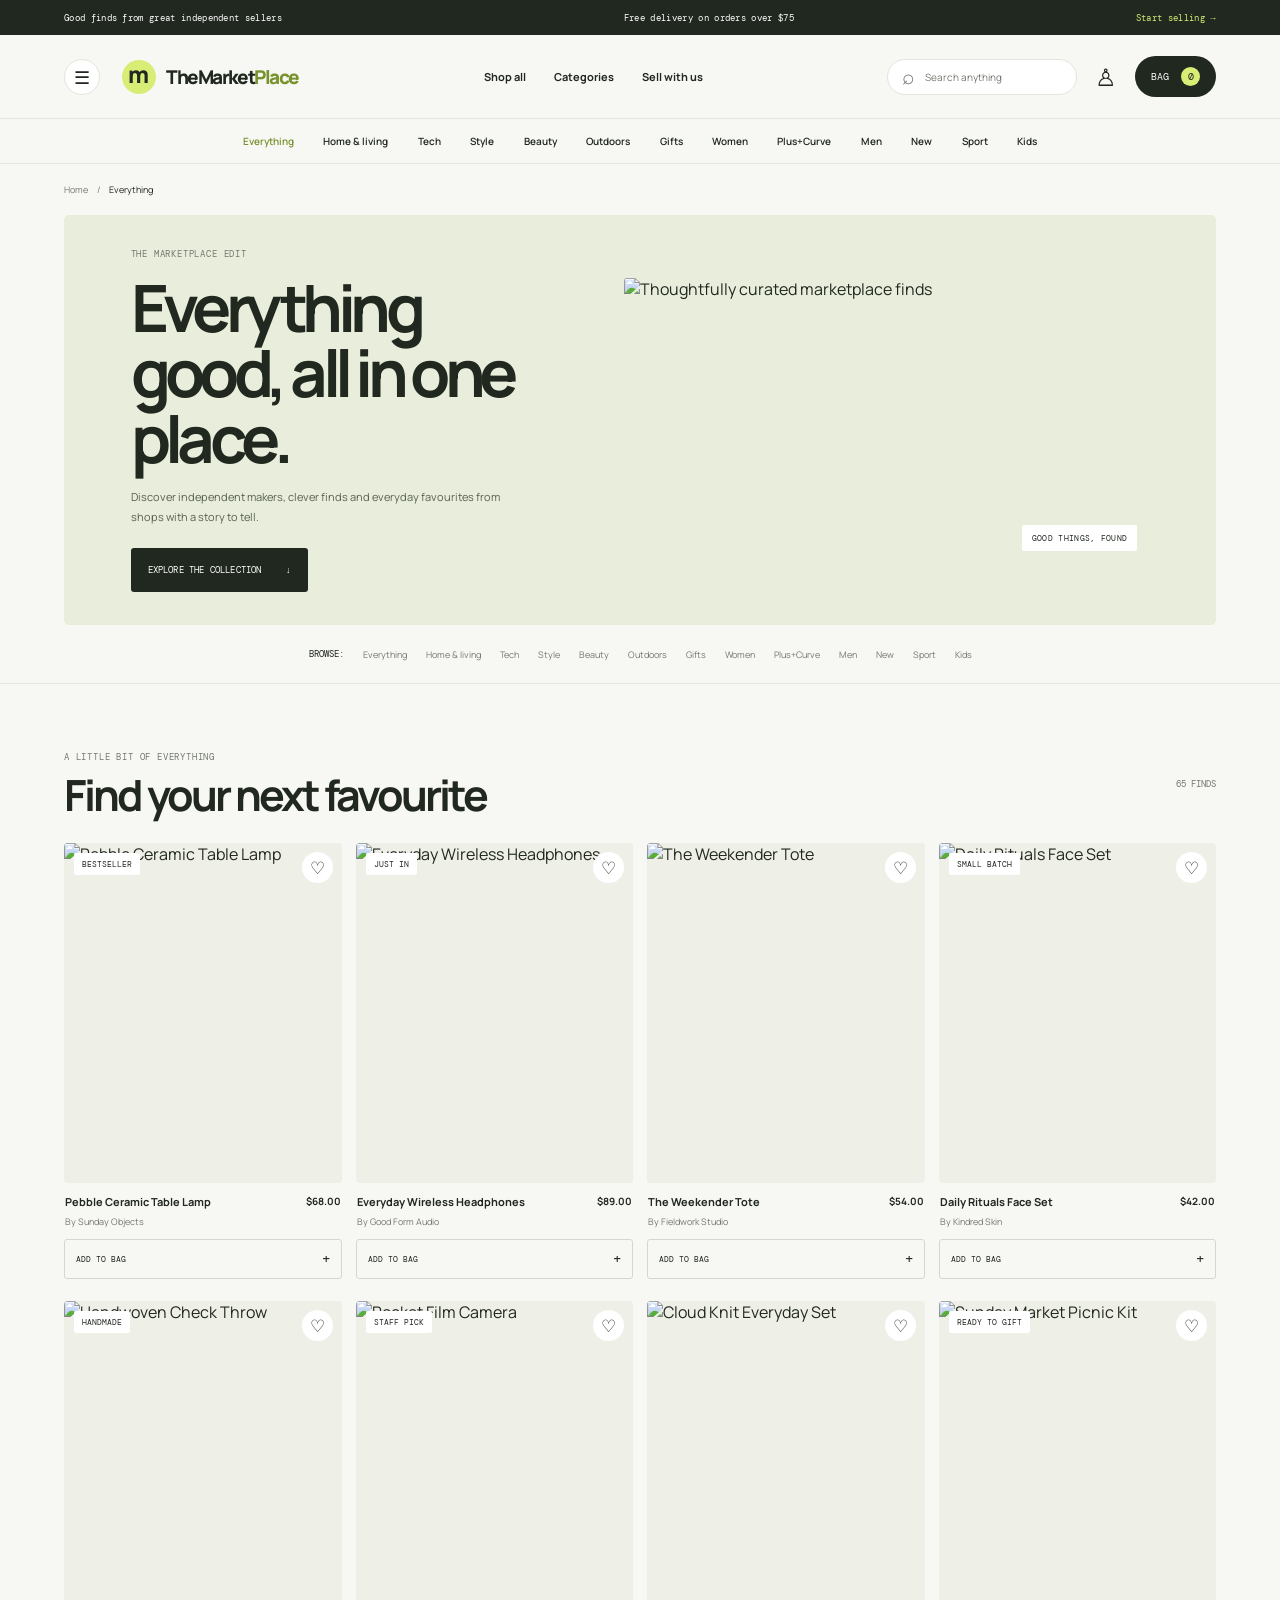
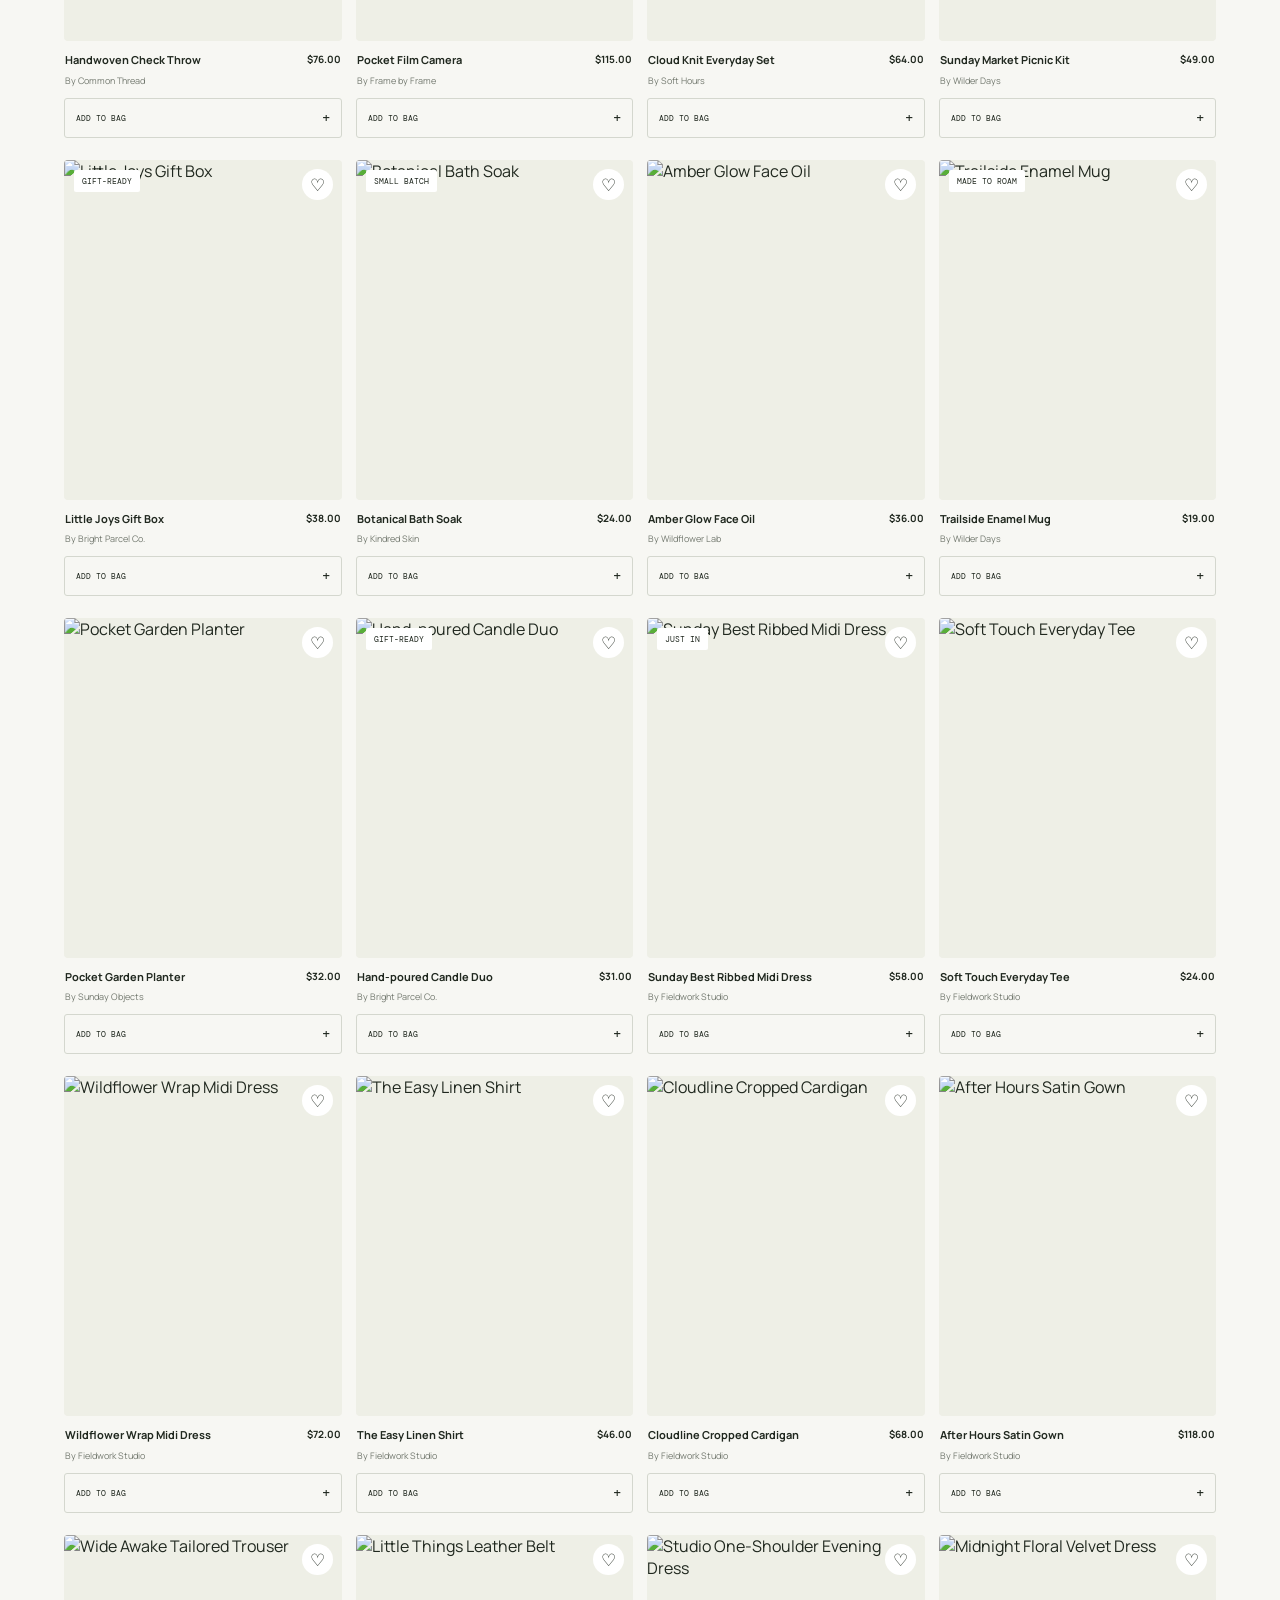
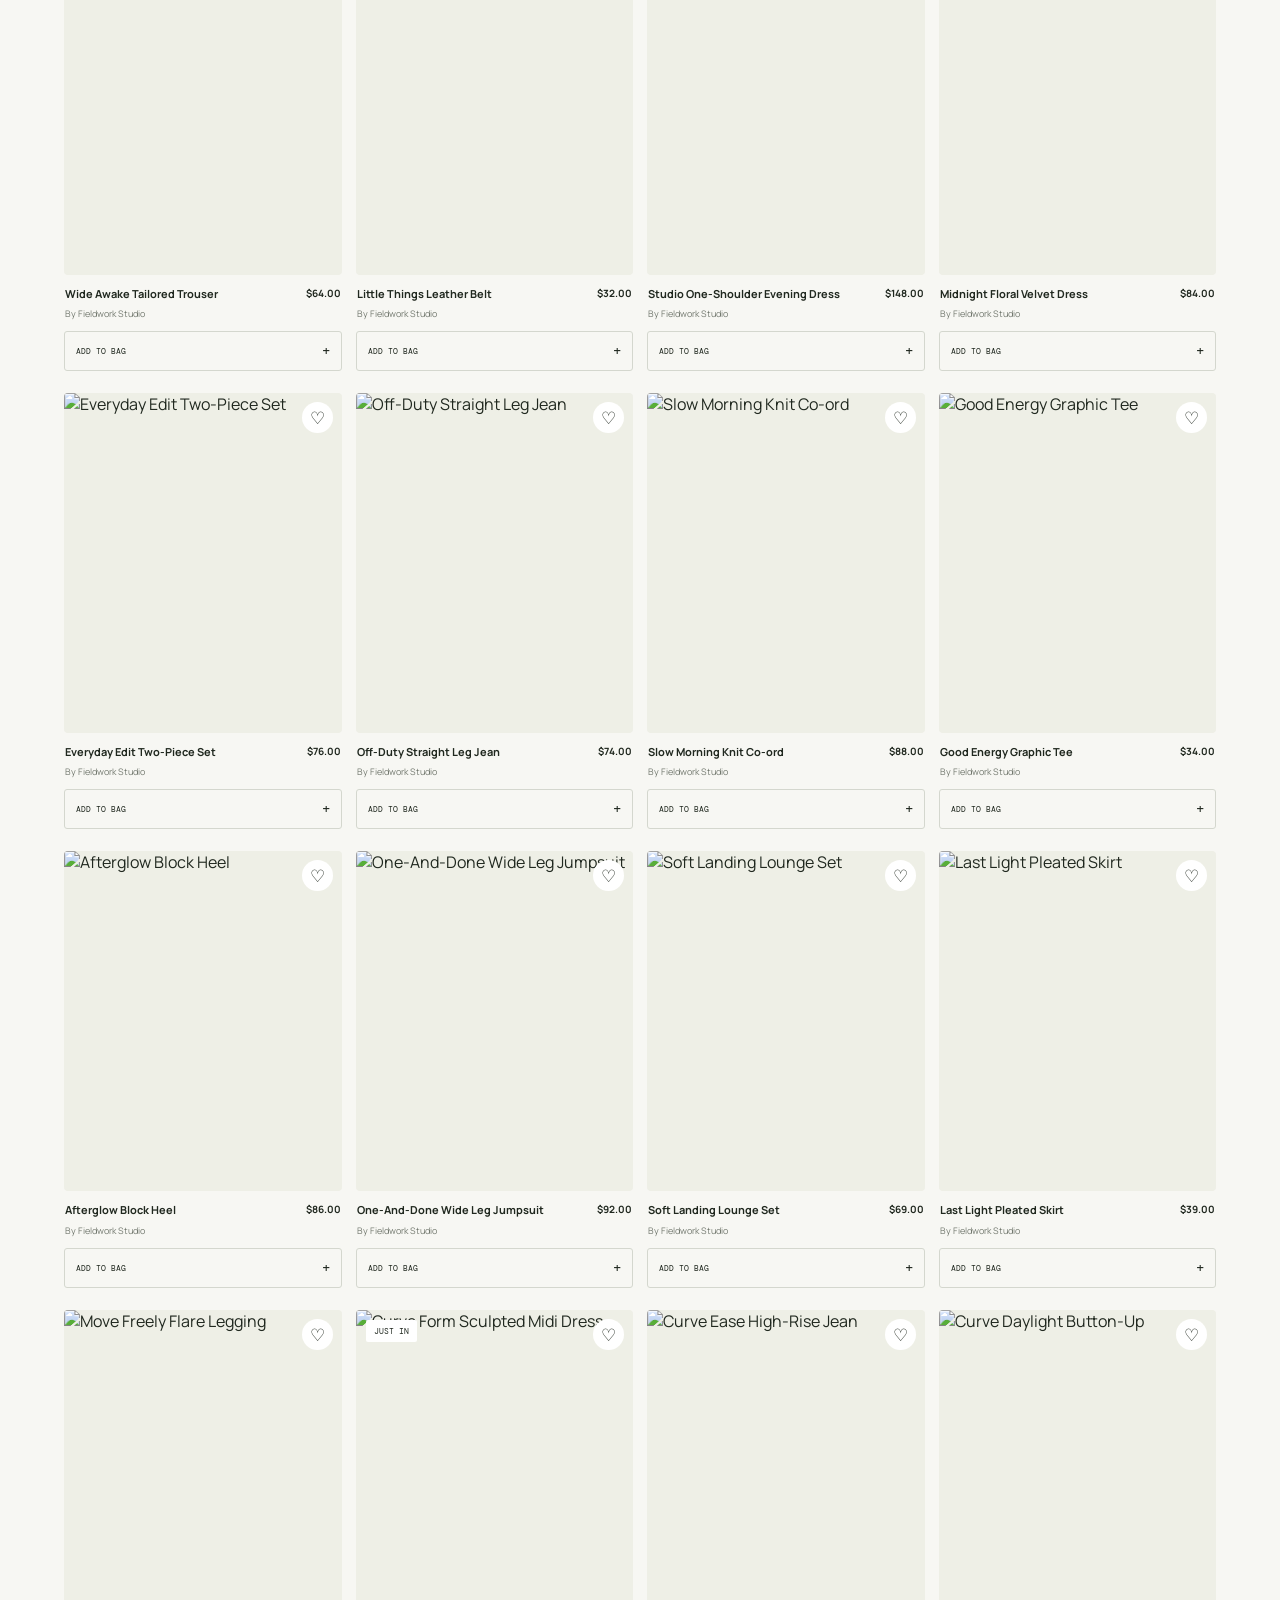
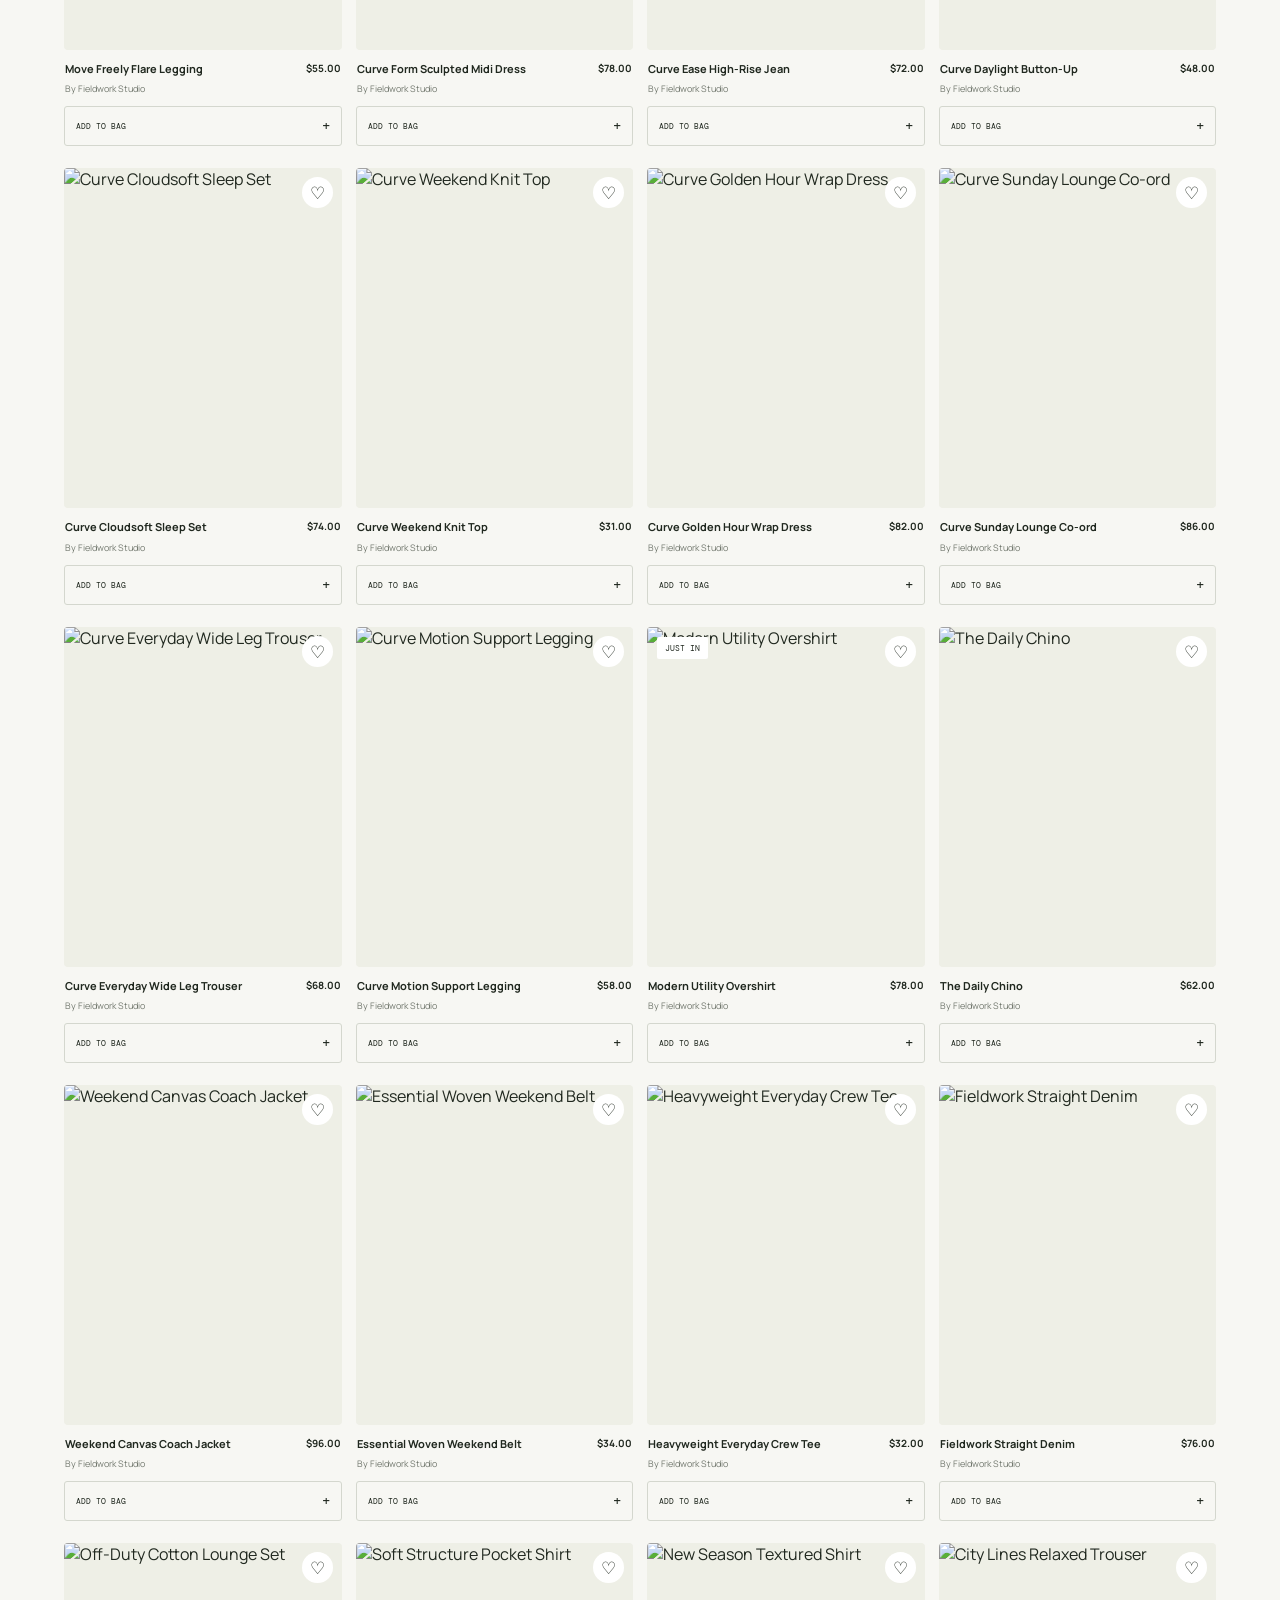
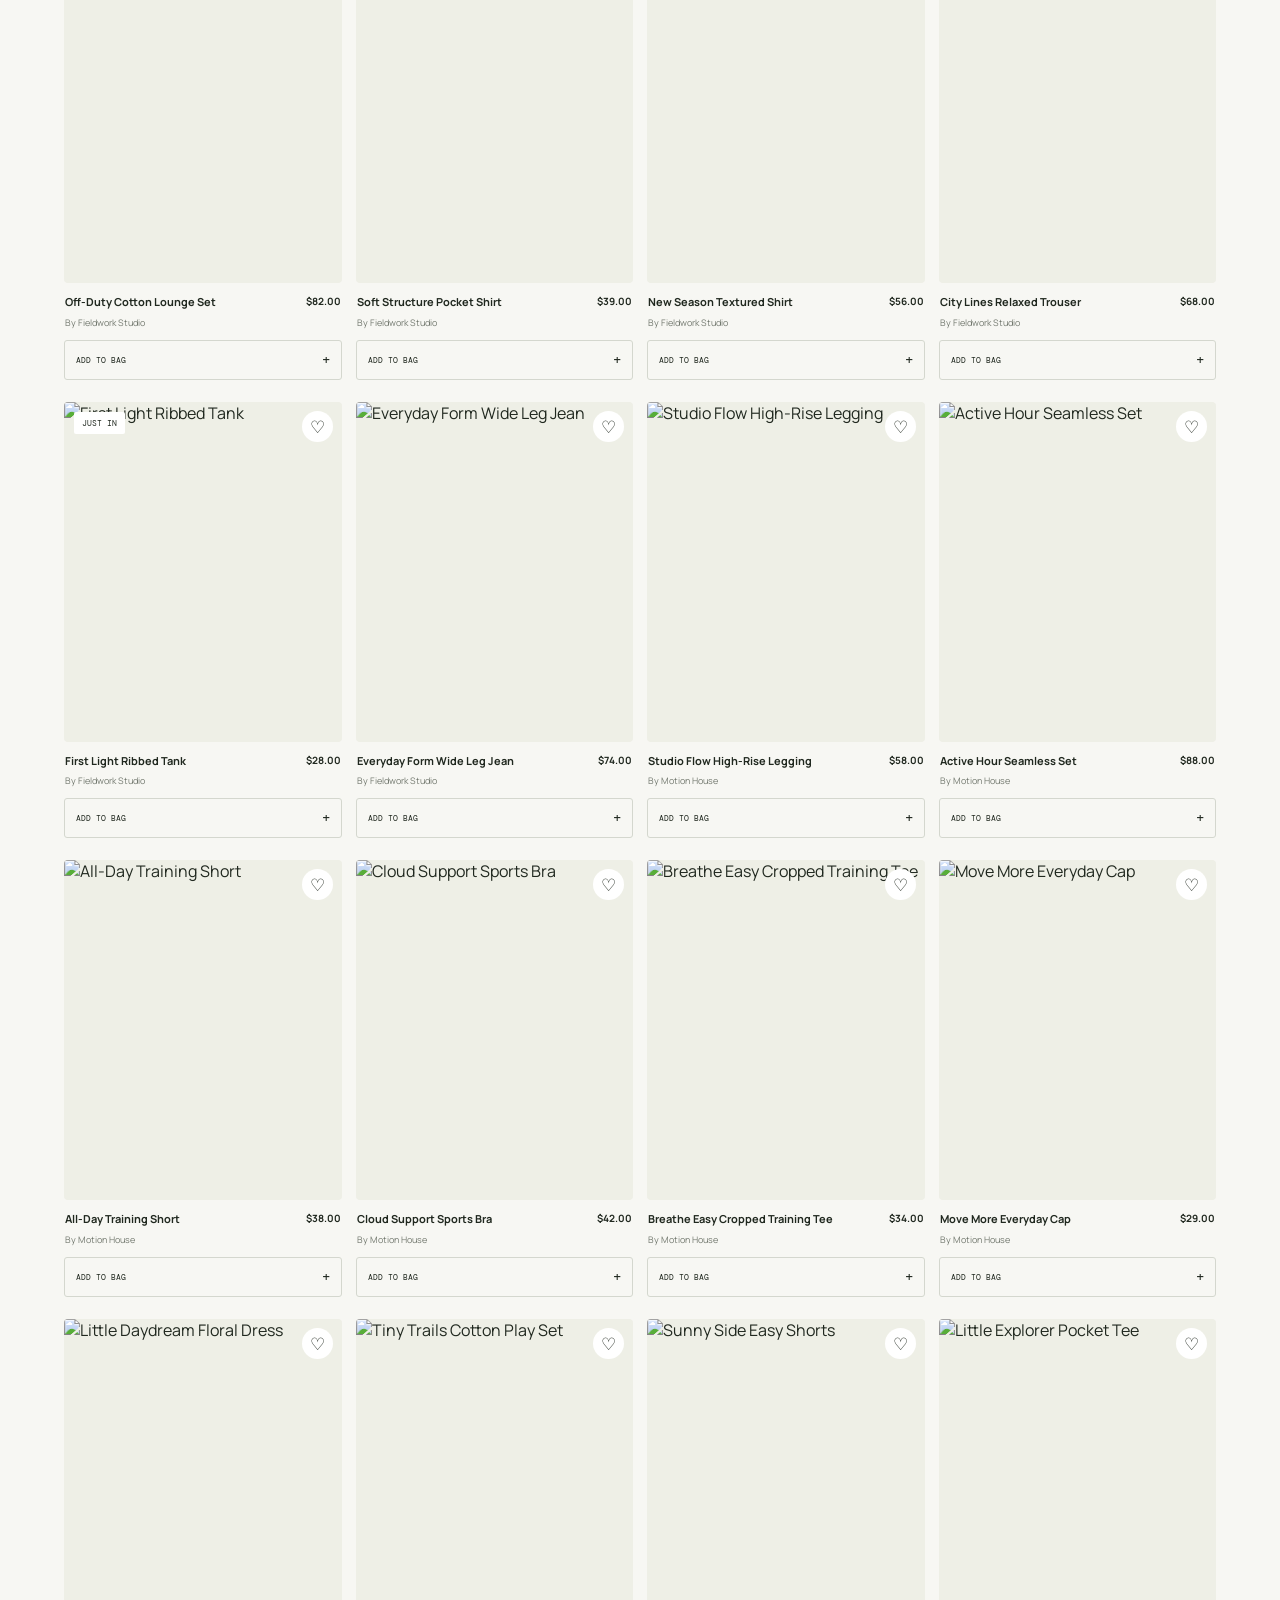
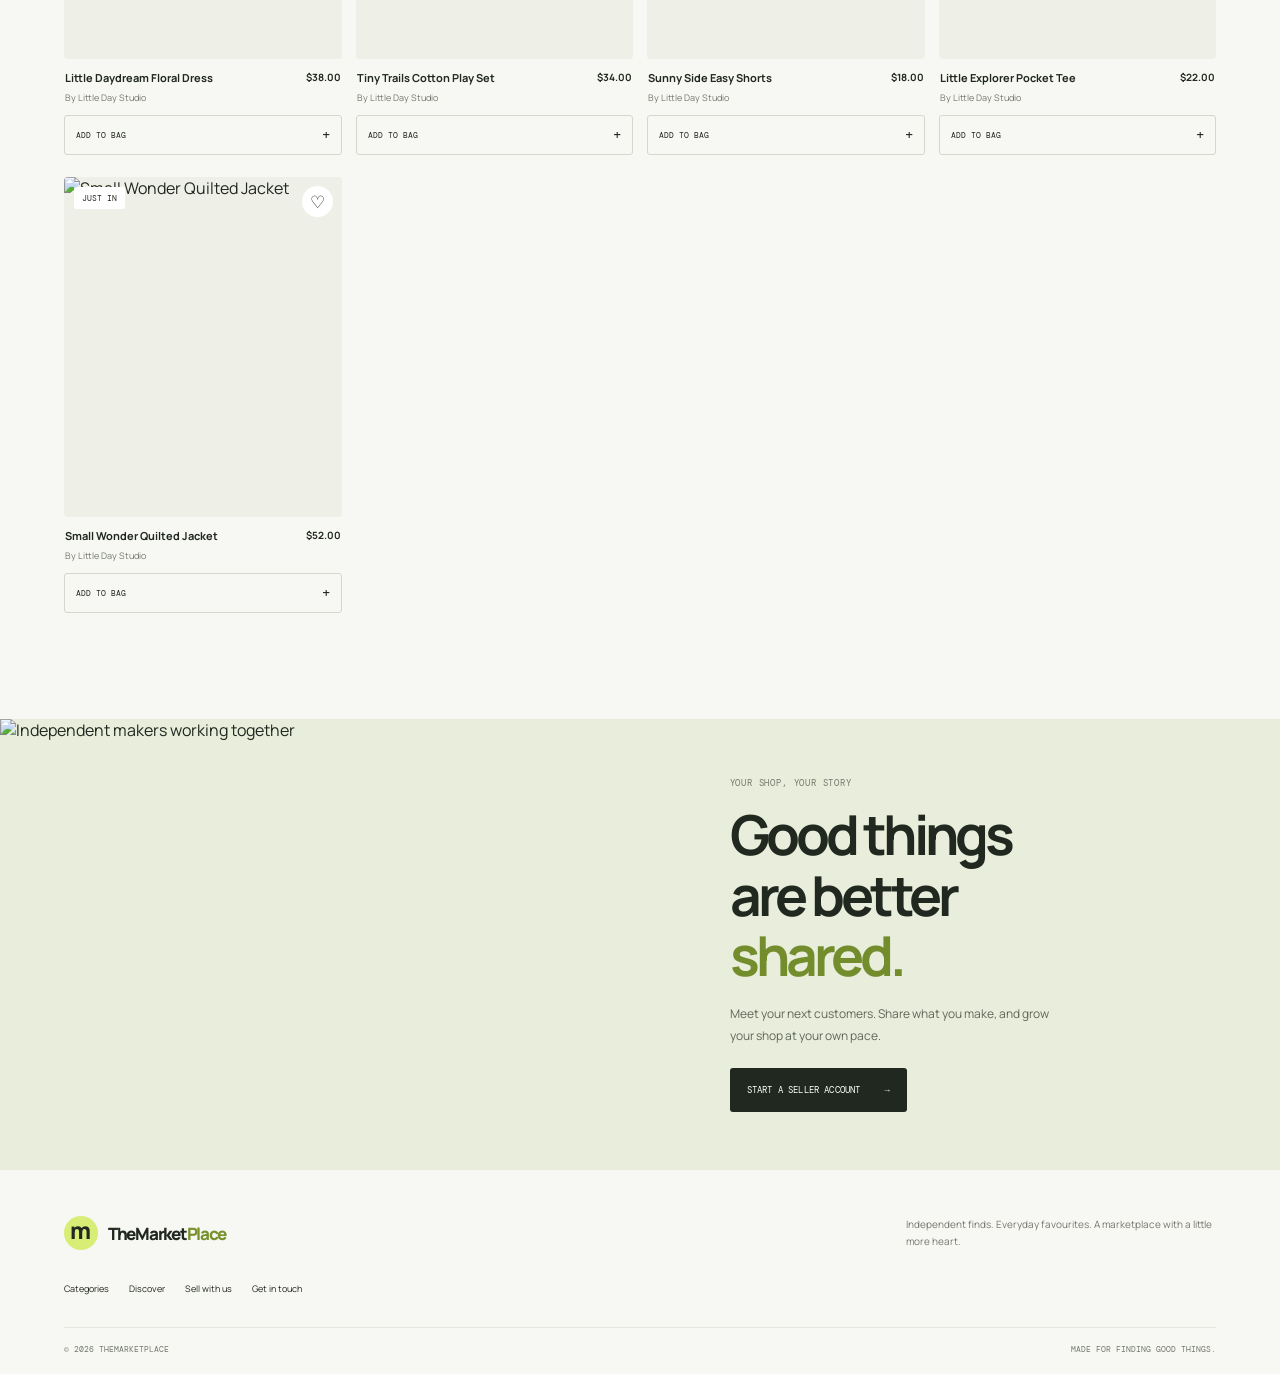
==== shop.html @ 420854cb "done" ====
<!doctype html>
<html lang="en">
  <head>
    <meta charset="UTF-8" />
    <meta name="viewport" content="width=device-width, initial-scale=1.0" />
    <meta name="theme-color" content="#f7f7f3" />
    <meta name="description" content="Browse independent shops and thoughtful finds at TheMarketPlace." />
    <title>Shop — TheMarketPlace</title>
    <link rel="preconnect" href="https://fonts.googleapis.com" />
    <link rel="preconnect" href="https://fonts.gstatic.com" crossorigin />
    <link href="https://fonts.googleapis.com/css2?family=DM+Mono:wght@400;500&family=Manrope:wght@400;500;600;700;800&display=swap" rel="stylesheet" />
    <link rel="stylesheet" href="styles.css?v=supabase-accounts-1" />
    <script src="catalog.js?v=nova-catalog-3" defer></script>
    <script src="sidebar.js?v=sidebar-editorial-2" defer></script>
    <script src="shop-page.js?v=nova-catalog-3" defer></script>
    <script type="module" src="account.js?v=supabase-accounts-1"></script>
  </head>
  <body>
    <div class="utility">
      <span>Good finds from great independent sellers</span>
      <span>Free delivery on orders over $75</span>
      <a href="index.html#sell" data-account-open="seller" data-account-mode="signup">Start selling <span aria-hidden="true">→</span></a>
    </div>

    <header class="header">
      <button class="icon-button mobile-menu" id="menu-button" type="button" aria-label="Open navigation" aria-expanded="false" aria-controls="site-sidebar">☰</button>
      <a class="logo" href="index.html" aria-label="TheMarketPlace home"><span class="logo-mark">m</span><span>TheMarket<span class="logo-accent">Place</span></span></a>
      <nav class="main-nav" id="main-nav" aria-label="Main navigation">
        <a href="shop.html">Shop all</a>
        <a href="index.html#categories">Categories</a>
        <a href="index.html#sell">Sell with us</a>
      </nav>
      <div class="header-actions">
        <button class="search-button" id="search-button" type="button"><span aria-hidden="true">⌕</span><span>Search anything</span></button>
        <button class="icon-button account-button" id="account-button" type="button" aria-label="Your account">♙</button>
        <button class="bag-button" id="bag-button" type="button" aria-label="Shopping bag, 0 items">Bag <span id="bag-count">0</span></button>
      </div>
    </header>

    <nav class="category-nav" aria-label="Shop by category">
      <a href="shop.html" data-category-link="all">Everything</a>
      <a href="shop.html?category=home" data-category-link="home">Home & living</a>
      <a href="shop.html?category=tech" data-category-link="tech">Tech</a>
      <a href="shop.html?category=style" data-category-link="style">Style</a>
      <a href="shop.html?category=beauty" data-category-link="beauty">Beauty</a>
      <a href="shop.html?category=outdoors" data-category-link="outdoors">Outdoors</a>
      <a href="shop.html?category=gifts" data-category-link="gifts">Gifts</a>
      <a href="shop.html?category=women" data-category-link="women">Women</a>
      <a href="shop.html?category=plus-curve" data-category-link="plus-curve">Plus+Curve</a>
      <a href="shop.html?category=men" data-category-link="men">Men</a>
      <a href="shop.html?category=new" data-category-link="new">New</a>
      <a href="shop.html?category=sport" data-category-link="sport">Sport</a>
      <a href="shop.html?category=kids" data-category-link="kids">Kids</a>
    </nav>

    <main>
      <div class="browse-breadcrumb"><a href="index.html">Home</a><span aria-hidden="true">/</span><span id="breadcrumb-current">Everything</span></div>
      <section class="browse-hero">
        <div class="browse-copy" data-reveal>
          <p class="eyebrow" id="category-kicker">THE MARKETPLACE EDIT</p>
          <h1 id="category-title">Everything good, all in one place.</h1>
          <p id="category-description">Discover independent makers, clever finds and everyday favourites from shops with a story to tell.</p>
          <a class="button button-dark" href="#category-products">Explore the collection <span aria-hidden="true">↓</span></a>
        </div>
        <div class="browse-image" data-reveal data-reveal-delay="100">
          <img id="category-image" src="https://images.unsplash.com/photo-1600210492486-724fe5c67fb0?auto=format&fit=crop&w=1100&q=85" alt="Thoughtfully curated marketplace finds" />
          <span id="category-image-note">GOOD THINGS, FOUND</span>
        </div>
      </section>

      <nav class="category-shortcuts" aria-label="Browse another category">
        <span>Browse:</span>
        <a href="shop.html">Everything</a>
        <a href="shop.html?category=home">Home & living</a>
        <a href="shop.html?category=tech">Tech</a>
        <a href="shop.html?category=style">Style</a>
        <a href="shop.html?category=beauty">Beauty</a>
        <a href="shop.html?category=outdoors">Outdoors</a>
        <a href="shop.html?category=gifts">Gifts</a>
        <a href="shop.html?category=women">Women</a>
        <a href="shop.html?category=plus-curve">Plus+Curve</a>
        <a href="shop.html?category=men">Men</a>
        <a href="shop.html?category=new">New</a>
        <a href="shop.html?category=sport">Sport</a>
        <a href="shop.html?category=kids">Kids</a>
      </nav>

      <section class="section browse-products" id="category-products">
        <div class="section-heading product-heading">
          <div><p class="eyebrow" id="products-kicker">A LITTLE BIT OF EVERYTHING</p><h2 id="products-title">Find your next favourite</h2></div>
          <p class="product-count" id="product-count" aria-live="polite"></p>
        </div>
        <div class="product-grid" id="product-grid" aria-live="polite"></div>
      </section>

      <section class="seller-banner browse-seller">
        <div class="seller-art" data-reveal><img src="https://images.unsplash.com/photo-1556761175-b413da4baf72?auto=format&fit=crop&w=1000&q=80" alt="Independent makers working together" /></div>
        <div class="seller-copy" data-reveal data-reveal-delay="100"><p class="eyebrow">Your shop, your story</p><h2>Good things<br />are better <em>shared.</em></h2><p>Meet your next customers. Share what you make, and grow your shop at your own pace.</p><a class="button button-dark" href="index.html#sell" data-account-open="seller" data-account-mode="signup">Start a seller account <span aria-hidden="true">→</span></a></div>
      </section>
    </main>

    <footer class="footer">
      <a class="logo footer-logo" href="index.html"><span class="logo-mark">m</span><span>TheMarket<span class="logo-accent">Place</span></span></a>
      <p>Independent finds. Everyday favourites. A marketplace with a little more heart.</p>
      <nav aria-label="Footer navigation"><a href="index.html#categories">Categories</a><a href="shop.html">Discover</a><a href="index.html#sell">Sell with us</a><a href="index.html#newsletter">Get in touch</a></nav>
      <div class="footer-bottom"><span>© 2026 TheMarketPlace</span><span>Made for finding good things.</span></div>
    </footer>

    <aside class="site-sidebar" id="site-sidebar" role="dialog" aria-modal="true" aria-labelledby="sidebar-title" aria-hidden="true" inert>
      <div class="sidebar-top">
        <a class="logo" href="index.html" aria-label="TheMarketPlace home"><span class="logo-mark">m</span><span>TheMarket<span class="logo-accent">Place</span></span></a>
        <button class="icon-button" id="close-sidebar" type="button" aria-label="Close navigation">×</button>
      </div>
      <div class="sidebar-scroll">
        <div class="sidebar-category-layout">
          <div class="sidebar-primary">
            <p class="eyebrow sidebar-kicker" id="sidebar-title">EXPLORE THE MARKETPLACE</p>
            <nav class="sidebar-categories" aria-label="Shop categories"></nav>
          </div>
          <section class="sidebar-submenu" id="sidebar-submenu" aria-label="Category subcategories" aria-live="polite"></section>
        </div>
      </div>
      <div class="sidebar-bottom"><span>Independent finds. Everyday favourites.</span><span>© 2026 TheMarketPlace</span></div>
    </aside>
    <div class="sidebar-overlay" id="sidebar-overlay" aria-hidden="true"></div>

    <aside class="drawer" id="drawer" aria-label="Shopping bag" aria-hidden="true" inert>
      <div class="drawer-head"><div><p class="eyebrow">Your finds</p><h2>Your bag <span id="drawer-count">(0)</span></h2></div><button class="icon-button" id="close-drawer" type="button" aria-label="Close bag">×</button></div>
      <div id="cart-items" class="cart-items"><p class="empty-state">Your bag is ready for a little something.</p></div>
      <div class="drawer-footer"><div><span>Subtotal</span><strong id="subtotal">$0.00</strong></div><p>Delivery is calculated at checkout.</p><button class="checkout" id="checkout-button" type="button">Continue to checkout <span aria-hidden="true">→</span></button></div>
    </aside>
    <div class="overlay" id="overlay" aria-hidden="true"></div>
    <dialog id="search-dialog" aria-labelledby="search-title">
      <form method="dialog"><div class="search-head"><label id="search-title" for="search-input">What are you looking for?</label><button class="icon-button" type="submit" aria-label="Close search">×</button></div><input id="search-input" autocomplete="off" placeholder="Try “lamp”, “headphones” or “weekend”" /><div id="search-results" class="search-results"></div></form>
    </dialog>
    <dialog class="account-dialog" id="account-dialog" aria-labelledby="account-title">
      <div class="account-dialog-head">
        <div><p class="eyebrow">Welcome to TheMarketPlace</p><h2 id="account-title">Your account</h2></div>
        <button class="icon-button" id="close-account" type="button" aria-label="Close account dialog">×</button>
      </div>
      <div class="account-role-switch" id="account-role-switch" role="group" aria-label="Account type">
        <button type="button" data-account-role="shopper" aria-pressed="true">Shopper</button>
        <button type="button" data-account-role="seller" aria-pressed="false">Seller</button>
      </div>
      <div class="account-mode-switch" id="account-mode-switch" role="tablist" aria-label="Account action">
        <button type="button" role="tab" data-account-mode="signin" aria-selected="true">Sign in</button>
        <button type="button" role="tab" data-account-mode="signup" aria-selected="false">Create account</button>
      </div>
      <form id="account-form" class="account-form">
        <label class="account-field account-signup-only" data-account-role-field="seller" id="account-name-field" hidden><span>Your name</span><input id="account-name" name="name" autocomplete="name" minlength="2" /></label>
        <label class="account-field account-signup-only" data-account-role-field="seller" id="account-shop-field" hidden><span>Shop name</span><input id="account-shop" name="shop" autocomplete="organization" minlength="2" /></label>
        <label class="account-field"><span>Email address</span><input id="account-email" name="email" type="email" autocomplete="email" required /></label>
        <label class="account-field account-signup-only" data-account-role-field="shopper" id="account-phone-field" hidden><span>Phone number</span><input id="account-phone" name="phone" type="tel" autocomplete="tel" inputmode="tel" /></label>
        <label class="account-field account-signup-only" data-account-role-field="shopper" id="account-address-field" hidden><span>Delivery address</span><textarea id="account-address" name="address" autocomplete="street-address" rows="3" minlength="5"></textarea></label>
        <label class="account-field"><span>Password</span><input id="account-password" name="password" type="password" autocomplete="current-password" minlength="8" required /></label>
        <label class="account-field account-signup-only" id="account-confirm-field" hidden><span>Confirm password</span><input id="account-confirm" name="confirm" type="password" autocomplete="new-password" minlength="8" /></label>
        <button class="account-inline-link" id="forgot-password-link" type="button">Forgot password?</button>
        <p class="account-demo-note">Account access and recovery are handled securely by Supabase.</p>
        <p class="account-message" id="account-message" role="status" aria-live="polite"></p>
        <button class="button button-dark account-submit" id="account-submit" type="submit">Sign in <span aria-hidden="true">→</span></button>
      </form>
      <form id="forgot-form" class="account-form account-secondary-form" hidden>
        <p class="account-section-copy">We’ll email you a secure link to reset your password.</p>
        <label class="account-field"><span>Email address</span><input id="forgot-email" name="email" type="email" autocomplete="email" required /></label>
        <p class="account-message" id="forgot-message" role="status" aria-live="polite"></p>
        <button class="button button-dark account-submit" type="submit">Send reset link <span aria-hidden="true">→</span></button>
        <button class="account-inline-link" id="back-to-signin" type="button">Back to sign in</button>
      </form>
      <form id="reset-form" class="account-form account-secondary-form" hidden>
        <p class="account-section-copy">Choose a new password for your account.</p>
        <label class="account-field"><span>New password</span><input id="reset-password" name="password" type="password" autocomplete="new-password" minlength="8" required /></label>
        <label class="account-field"><span>Confirm new password</span><input id="confirm-reset-password" name="confirm" type="password" autocomplete="new-password" minlength="8" required /></label>
        <p class="account-message" id="reset-message" role="status" aria-live="polite"></p>
        <button class="button button-dark account-submit" type="submit">Update password <span aria-hidden="true">→</span></button>
      </form>
      <section class="account-profile" id="account-profile" hidden>
        <div class="account-profile-intro">
          <p class="account-profile-welcome" id="account-profile-welcome"></p>
          <p id="profile-email"></p>
        </div>
        <form id="profile-form" class="account-form account-profile-form">
          <div class="account-image-fields">
            <label class="account-field account-image-field" id="profile-picture-field">
              <span>Profile picture <small>JPG, PNG, WebP or AVIF · up to 5 MB</small></span>
              <img id="profile-avatar" class="account-image-preview account-avatar-preview" alt="Profile picture" hidden />
              <input id="profile-picture" name="profile-picture" type="file" accept="image/jpeg,image/png,image/webp,image/avif" />
            </label>
            <label class="account-field account-image-field" id="store-banner-field" hidden>
              <span>Store banner <small>JPG, PNG, WebP or AVIF · up to 8 MB</small></span>
              <img id="profile-banner" class="account-image-preview account-banner-preview" alt="Store banner" hidden />
              <input id="store-banner" name="store-banner" type="file" accept="image/jpeg,image/png,image/webp,image/avif" />
            </label>
          </div>
          <label class="account-field"><span>Username</span><input id="profile-username" name="username" autocomplete="nickname" minlength="2" required /></label>
          <label class="account-field" id="profile-shop-name-field" hidden><span>Shop name</span><input id="profile-shop-name" name="shop-name" autocomplete="organization" minlength="2" /></label>
          <label class="account-field" id="profile-phone-field"><span>Phone number</span><input id="profile-phone" name="phone" type="tel" autocomplete="tel" inputmode="tel" /></label>
          <label class="account-field" id="profile-address-field"><span>Delivery address</span><textarea id="profile-address" name="address" autocomplete="street-address" rows="3" minlength="5"></textarea></label>
          <label class="account-field"><span>Location</span><input id="profile-location" name="location" autocomplete="address-level2" placeholder="City, country" /></label>
          <p class="account-message" id="profile-message" role="status" aria-live="polite"></p>
          <button class="button button-dark account-submit" type="submit">Save profile <span aria-hidden="true">→</span></button>
        </form>
        <form id="password-form" class="account-form account-password-form">
          <div class="account-section-heading"><h3>Change password</h3><p>Confirm your current password before setting a new one.</p></div>
          <label class="account-field"><span>Current password</span><input id="current-password" name="current-password" type="password" autocomplete="current-password" required /></label>
          <label class="account-field"><span>New password</span><input id="new-password" name="new-password" type="password" autocomplete="new-password" minlength="8" required /></label>
          <label class="account-field"><span>Confirm new password</span><input id="confirm-new-password" name="confirm-new-password" type="password" autocomplete="new-password" minlength="8" required /></label>
          <p class="account-message" id="password-message" role="status" aria-live="polite"></p>
          <button class="account-secondary-button" type="submit">Change password</button>
        </form>
        <button class="account-signout" id="account-signout" type="button">Sign out</button>
      </section>
    </dialog>
    <div class="toast" id="toast" role="status" aria-live="polite"></div>
  </body>
</html>
---- styles.css ----
:root {
  --ink: #20281f;
  --muted: #73796f;
  --paper: #f7f7f3;
  --white: #fff;
  --green: #d8ed76;
  --line: #e4e5dc;
  --soft: #eeefe6;
  --mono: "DM Mono", monospace;
}

* { box-sizing: border-box; }
html { scroll-behavior: smooth; scroll-padding-top: 135px; }
body { margin: 0; background: var(--paper); color: var(--ink); font-family: Manrope, Arial, sans-serif; }
button, input { font: inherit; }
button, a { -webkit-tap-highlight-color: transparent; }
a { color: inherit; text-decoration: none; }
button { color: inherit; }
img { display: block; max-width: 100%; }
.utility { min-height: 35px; padding: 0 5vw; display: flex; align-items: center; justify-content: space-between; gap: 15px; background: var(--ink); color: var(--white); font: 9px var(--mono); letter-spacing: .035em; }
.utility a { color: var(--green); }
.header { height: 84px; padding: 0 5vw; display: grid; grid-template-columns: auto auto 1fr auto; align-items: center; gap: 22px; background: var(--paper); position: sticky; top: 0; z-index: 8; border-bottom: 1px solid var(--line); }
.logo { display: inline-flex; align-items: center; gap: 10px; width: max-content; font-size: 19px; font-weight: 800; letter-spacing: -.075em; white-space: nowrap; }
.logo-mark { display: grid; place-items: center; width: 34px; height: 34px; border-radius: 50%; background: var(--green); font-size: 23px; line-height: 1; letter-spacing: -.1em; padding: 0 4px 5px 0; }
.logo-accent { color: #78922e; }
.main-nav { display: flex; justify-content: center; gap: 28px; }
.main-nav a, .category-nav a { font-size: 11px; font-weight: 700; }
.main-nav a:hover, .category-nav a:hover, .footer nav a:hover { color: #78922e; }
.header-actions { justify-self: end; display: flex; align-items: center; gap: 13px; }
.search-button { width: 190px; display: flex; align-items: center; gap: 10px; border: 1px solid var(--line); border-radius: 22px; background: var(--white); padding: 10px 14px; color: var(--muted); cursor: pointer; font-size: 10px; text-align: left; }
.search-button span:first-child { font: 21px/14px Arial; }
.icon-button { border: 0; background: none; cursor: pointer; font-size: 24px; line-height: 1; padding: 5px; }
.bag-button { border: 0; border-radius: 22px; background: var(--ink); color: var(--white); padding: 11px 16px; cursor: pointer; font: 10px var(--mono); text-transform: uppercase; }
.bag-button span { min-width: 19px; height: 19px; display: inline-grid; place-items: center; margin-left: 6px; border-radius: 50%; background: var(--green); color: var(--ink); }
.mobile-menu { display: grid; place-items: center; width: 36px; height: 36px; border: 1px solid var(--line); border-radius: 50%; background: var(--white); font-size: 18px; }
.mobile-menu:hover { border-color: var(--ink); background: var(--green); }
.category-nav { min-height: 45px; padding: 6px 5vw; display: flex; flex-wrap: wrap; align-items: center; justify-content: center; gap: 8px clamp(14px, 2.3vw, 34px); border-bottom: 1px solid var(--line); background: var(--paper); }
.category-nav a { font-size: 10px; font-weight: 600; }
.hero { min-height: 525px; margin: 26px 3vw 0; padding: 48px 6.8vw; display: grid; grid-template-columns: .88fr 1.12fr; align-items: center; gap: 5vw; overflow: hidden; border-radius: 7px; background: #e9eddb; }
.hero-copy { max-width: 500px; padding: 12px 0; }
.eyebrow { margin: 0 0 15px; color: var(--muted); font: 9px var(--mono); letter-spacing: .09em; text-transform: uppercase; }
.eyebrow-dot { display: inline-block; width: 7px; height: 7px; margin-right: 5px; border-radius: 50%; background: #89a934; }
.hero h1, .newsletter h2 { margin: 0; font-size: clamp(50px, 6.4vw, 88px); line-height: .98; letter-spacing: -.085em; font-weight: 700; }
.hero h1 span, .newsletter h2 span { color: #738d2d; }
.hero-copy>p:not(.eyebrow) { max-width: 385px; margin: 20px 0 26px; color: #586151; font-size: 13px; line-height: 1.75; }
.hero-actions { display: flex; align-items: center; flex-wrap: wrap; gap: 19px; }
.button { display: inline-flex; align-items: center; justify-content: center; gap: 24px; min-height: 44px; padding: 0 17px; border-radius: 3px; font: 9px var(--mono); letter-spacing: .02em; text-transform: uppercase; }
.button-dark { background: var(--ink); color: var(--white); }
.button-dark:hover, .checkout:hover { background: #394332; }
.seller-link { border-bottom: 1px solid #8f9a80; padding: 0 0 4px; font-size: 10px; }
.hero-proof { display: flex; align-items: center; gap: 11px; margin-top: 37px; color: var(--muted); font-size: 9px; line-height: 1.6; }
.hero-proof strong { color: var(--ink); font-size: 10px; }
.avatar-stack { display: flex; padding-left: 2px; }
.avatar-stack i { width: 27px; height: 27px; display: grid; place-items: center; margin-left: -3px; border: 2px solid #e9eddb; border-radius: 50%; background: #dca98c; color: #fff; font: 9px var(--mono); font-style: normal; }
.avatar-stack i:nth-child(2) { background: #718a70; }
.avatar-stack i:nth-child(3) { background: #ba876b; }
.hero-visual { height: 418px; position: relative; }
.hero-main-image { width: 84%; height: 100%; margin-left: auto; border-radius: 48% 48% 4px 4px; object-fit: cover; }
.hero-note { position: absolute; left: 0; top: 15%; display: flex; align-items: center; gap: 10px; padding: 13px 17px; border-radius: 4px; background: var(--white); box-shadow: 0 8px 30px #28321a12; font-size: 10px; line-height: 1.5; }
.hero-note strong, .hero-mini strong { font-size: 11px; }
.note-icon { color: #8da93d; font-size: 25px; }
.hero-mini { position: absolute; left: 3%; bottom: 7%; display: flex; align-items: center; gap: 11px; padding: 9px; border-radius: 4px; background: var(--white); box-shadow: 0 8px 30px #28321a12; font-size: 9px; line-height: 1.5; }
.hero-mini img { width: 48px; height: 48px; border-radius: 3px; object-fit: cover; }
.hero-stamp { position: absolute; top: 2%; right: 1%; display: grid; place-items: center; width: 77px; height: 77px; border: 1px solid #859667; border-radius: 50%; color: #657b36; font: 8px/1.5 var(--mono); text-align: center; transform: rotate(11deg); }
.promise-bar { min-height: 98px; margin: 0 5vw; display: grid; grid-template-columns: repeat(3, 1fr); align-items: center; border-bottom: 1px solid var(--line); }
.promise-bar>div { display: flex; align-items: center; justify-content: center; gap: 12px; }
.promise-bar>div>span { color: #7c943e; font-size: 21px; }
.promise-bar p { margin: 0; color: var(--muted); font-size: 9px; line-height: 1.6; }
.promise-bar strong { color: var(--ink); font-size: 10px; }
.section { padding: 86px 5vw; }
.section-heading { display: flex; justify-content: space-between; align-items: end; gap: 25px; margin-bottom: 27px; }
.section-heading .eyebrow { margin-bottom: 8px; }
.section h2, .seller-copy h2 { margin: 0; font-size: clamp(29px, 3.5vw, 43px); line-height: 1.1; letter-spacing: -.07em; }
.text-link { display: inline-flex; gap: 18px; border-bottom: 1px solid var(--ink); padding-bottom: 5px; font: 9px var(--mono); text-transform: uppercase; white-space: nowrap; }
.category-grid { display: grid; grid-template-columns: 1.35fr 1fr 1fr; grid-template-rows: 245px 245px; gap: 13px; }
.category-card { min-width: 0; position: relative; overflow: hidden; border-radius: 4px; color: var(--white); background: #d8ddd1; }
.category-card:after { position: absolute; inset: 25% 0 0; background: linear-gradient(0deg, #10170ed9, transparent); content: ""; }
.category-card img { width: 100%; height: 100%; object-fit: cover; transition: transform .45s; }
.category-card:hover img { transform: scale(1.04); }
.category-home { grid-row: span 2; }
.category-card>div { position: absolute; z-index: 1; right: 20px; bottom: 19px; left: 20px; }
.category-card>div span { font: 8px var(--mono); letter-spacing: .06em; }
.category-card h3 { margin: 6px 0 0; font-size: 25px; letter-spacing: -.06em; }
.category-home h3 { font-size: 34px; }
.category-arrow { position: absolute; z-index: 1; top: 14px; right: 14px; width: 29px; height: 29px; display: grid; place-items: center; border-radius: 50%; background: #fff; color: var(--ink); font-size: 15px; }
.seller-banner { min-height: 420px; display: grid; grid-template-columns: 1fr 1fr; background: #e9eddb; }
.seller-art { min-height: 420px; overflow: hidden; }
.seller-art img { width: 100%; height: 100%; object-fit: cover; }
.seller-copy { align-self: center; max-width: 520px; padding: 58px clamp(35px, 7vw, 105px); }
.seller-copy h2 { margin-bottom: 17px; font-size: clamp(39px, 4.3vw, 58px); }
.seller-copy h2 em { color: #738d2d; font-style: normal; }
.seller-copy>p:not(.eyebrow) { margin: 0 0 22px; color: #60675a; font-size: 12px; line-height: 1.8; }
.products-section { padding-top: 88px; }
.product-heading { align-items: center; margin-bottom: 24px; }
.filters { display: flex; flex-wrap: wrap; justify-content: flex-end; gap: 6px; }
.filter { border: 1px solid var(--line); border-radius: 18px; background: transparent; padding: 8px 12px; color: #666d63; cursor: pointer; font: 8px var(--mono); text-transform: uppercase; }
.filter.active, .filter:hover { border-color: var(--ink); background: var(--ink); color: var(--white); }
.product-grid { display: grid; grid-template-columns: repeat(4, minmax(0, 1fr)); gap: 22px 14px; }
.product-card { min-width: 0; }
.product-image { height: clamp(205px, 28vw, 340px); position: relative; overflow: hidden; border-radius: 4px; background: var(--soft); }
.product-image>img { width: 100%; height: 100%; object-fit: cover; transition: transform .4s; }
.product-card:hover .product-image>img { transform: scale(1.04); }
.product-tag { position: absolute; top: 10px; left: 10px; border-radius: 2px; background: var(--white); padding: 6px 8px; font: 8px var(--mono); text-transform: uppercase; }
.wish { position: absolute; top: 9px; right: 9px; width: 31px; height: 31px; display: grid; place-items: center; border: 0; border-radius: 50%; background: var(--white); cursor: pointer; font-size: 17px; }
.wish.is-saved { color: #a94e44; }
.product-info { display: flex; justify-content: space-between; gap: 7px; padding: 11px 1px 0; font-size: 10px; }
.product-info p { margin: 0 0 5px; font-size: 11px; font-weight: 700; line-height: 1.4; }
.product-info strong { font-size: 10px; white-space: nowrap; }
.seller-name { color: var(--muted); font-size: 9px; }
.add { width: 100%; display: flex; align-items: center; justify-content: space-between; margin-top: 11px; border: 1px solid #d4d7ce; border-radius: 3px; background: transparent; padding: 10px 11px; cursor: pointer; font: 8px var(--mono); text-align: left; text-transform: uppercase; }
.add span { font-size: 14px; }
.add:hover { border-color: var(--ink); background: var(--ink); color: var(--white); }
.browse-more { margin: 36px 0 0; text-align: center; }
.button-outline { border: 1px solid var(--ink); background: transparent; }
.button-outline:hover { background: var(--ink); color: var(--white); }
.no-results { grid-column: 1 / -1; padding: 45px 0; color: var(--muted); font-size: 13px; text-align: center; }
.community-panel { padding: 92px 12vw 86px; background: var(--ink); color: var(--white); text-align: center; }
.community-panel .eyebrow { color: var(--green); }
.community-panel blockquote { max-width: 840px; margin: 0 auto 26px; font-size: clamp(28px, 4.3vw, 52px); font-weight: 600; line-height: 1.15; letter-spacing: -.07em; }
.community-panel>div { display: flex; align-items: center; justify-content: center; gap: 10px; color: #c1c7b7; font-size: 9px; line-height: 1.6; text-align: left; }
.community-panel>div strong { color: var(--white); }
.community-sparkle { color: var(--green); font-size: 23px; }
.newsletter { padding: 78px 8vw; display: grid; grid-template-columns: 1fr 1fr; align-items: center; gap: 7vw; background: var(--green); }
.newsletter h2 { font-size: clamp(42px, 5.5vw, 67px); }
.newsletter-copy>p { max-width: 370px; color: #49523b; font-size: 12px; line-height: 1.8; }
.newsletter form { display: flex; margin-top: 24px; border-bottom: 1px solid #73833e; }
.newsletter input { width: 100%; border: 0; outline: 0; background: transparent; padding: 13px 0; color: var(--ink); font-size: 11px; }
.newsletter input::placeholder { color: #555f48; }
.newsletter button { border: 0; background: transparent; cursor: pointer; font: 9px var(--mono); text-transform: uppercase; white-space: nowrap; }
.form-message { min-height: 14px; margin: 8px 0 0; font: 9px var(--mono); }
.footer { padding: 36px 5vw 20px; display: grid; grid-template-columns: 1fr 1fr; align-items: center; gap: 22px; }
.footer-logo { font-size: 17px; }
.footer>p { justify-self: end; max-width: 310px; color: var(--muted); font-size: 10px; line-height: 1.7; }
.footer nav { display: flex; gap: 20px; font-size: 9px; }
.footer-bottom { display: flex; justify-content: space-between; grid-column: 1 / -1; margin-top: 10px; border-top: 1px solid var(--line); padding-top: 16px; color: var(--muted); font: 8px var(--mono); text-transform: uppercase; }
.drawer { position: fixed; top: 0; right: 0; z-index: 20; width: min(440px, 100vw); height: 100dvh; display: flex; flex-direction: column; padding: 27px; background: var(--paper); transform: translateX(102%); transition: transform .3s ease; }
.drawer.open { transform: translateX(0); }
.drawer-head { display: flex; justify-content: space-between; align-items: center; border-bottom: 1px solid var(--line); padding-bottom: 17px; }
.drawer-head .eyebrow { margin-bottom: 4px; }
.drawer-head h2 { margin: 0; font-size: 24px; letter-spacing: -.06em; }
.drawer-head h2 span { color: var(--muted); font-size: 13px; font-weight: 500; }
.cart-items { flex: 1; overflow: auto; }
.empty-state { margin-top: 100px; color: var(--muted); font-size: 12px; text-align: center; }
.cart-item { display: grid; grid-template-columns: 68px 1fr auto; gap: 12px; align-items: start; padding: 15px 0; border-bottom: 1px solid var(--line); font-size: 10px; }
.cart-item img { width: 68px; height: 77px; border-radius: 3px; object-fit: cover; }
.cart-item p { margin: 0 0 6px; font-weight: 600; }
.cart-item span { color: var(--muted); font-size: 9px; }
.cart-item button { grid-column: 3; border: 0; background: none; color: var(--muted); cursor: pointer; font: 8px var(--mono); text-decoration: underline; }
.drawer-footer { border-top: 1px solid var(--ink); padding-top: 17px; }
.drawer-footer>div { display: flex; justify-content: space-between; font-size: 12px; }
.drawer-footer>p { color: var(--muted); font-size: 9px; }
.checkout { width: 100%; display: flex; justify-content: space-between; border: 0; border-radius: 3px; background: var(--ink); color: var(--white); padding: 14px; cursor: pointer; font: 9px var(--mono); text-transform: uppercase; }
.overlay { position: fixed; inset: 0; z-index: 19; visibility: hidden; background: #18201666; opacity: 0; transition: .25s; }
.overlay.show { visibility: visible; opacity: 1; }
dialog { width: min(650px, calc(100vw - 28px)); border: 0; border-radius: 5px; padding: 25px; background: var(--paper); box-shadow: 0 20px 60px #0003; }
dialog::backdrop { background: #1118; }
.search-head { display: flex; justify-content: space-between; align-items: center; font-size: 18px; font-weight: 700; letter-spacing: -.05em; }
.search-head button { font-size: 25px; }
.search-head+input { width: 100%; border: 0; border-bottom: 1px solid var(--ink); outline: 0; background: transparent; padding: 16px 0; font-size: 12px; }
.account-dialog { width: min(520px, calc(100vw - 28px)); max-height: min(90dvh, 820px); overflow-y: auto; padding: clamp(20px, 5vw, 34px); }
.account-dialog-head { display: flex; align-items: start; justify-content: space-between; gap: 15px; margin-bottom: 21px; }
.account-dialog-head .eyebrow { margin-bottom: 7px; }
.account-dialog-head h2 { margin: 0; font-size: clamp(27px, 7vw, 36px); letter-spacing: -.07em; }
.account-role-switch, .account-mode-switch { display: grid; grid-template-columns: repeat(2, minmax(0, 1fr)); border-bottom: 1px solid var(--line); }
.account-role-switch { padding: 4px; border: 1px solid var(--line); border-radius: 4px; background: var(--soft); }
.account-role-switch button, .account-mode-switch button { min-height: 39px; border: 0; background: transparent; color: var(--muted); cursor: pointer; font-size: 11px; font-weight: 700; }
.account-role-switch button[aria-pressed="true"] { border-radius: 3px; background: var(--white); color: var(--ink); box-shadow: 0 1px 4px #20281f14; }
.account-mode-switch { margin: 15px 0 18px; }
.account-mode-switch button { position: relative; }
.account-mode-switch button[aria-selected="true"] { color: var(--ink); }
.account-mode-switch button[aria-selected="true"]::after { position: absolute; right: 12px; bottom: -1px; left: 12px; height: 2px; background: #78922e; content: ""; }
.account-form { display: grid; gap: 13px; }
.account-form[hidden], .account-profile[hidden], .account-field[hidden], .account-role-switch[hidden], .account-mode-switch[hidden] { display: none; }
.account-field { display: grid; gap: 6px; color: var(--muted); font-size: 10px; font-weight: 700; }
.account-field input, .account-field textarea { width: 100%; min-height: 43px; border: 1px solid var(--line); border-radius: 3px; outline: 0; background: var(--white); padding: 10px 12px; color: var(--ink); font: inherit; font-size: 12px; }
.account-field textarea { min-height: 76px; resize: vertical; }
.account-field input:focus, .account-field textarea:focus { border-color: #829847; box-shadow: 0 0 0 2px #d8ed7666; }
.account-field input[type="file"] { min-height: 38px; padding: 8px; font-size: 10px; }
.account-field small { display: block; margin-top: 4px; color: var(--muted); font-size: 8px; font-weight: 500; }
.account-inline-link { justify-self: start; border: 0; background: transparent; padding: 0; color: #526626; cursor: pointer; font-size: 10px; text-decoration: underline; text-underline-offset: 3px; }
.account-section-copy { margin: 0; color: var(--muted); font-size: 11px; line-height: 1.6; }
.account-demo-note { margin: 1px 0 0; color: var(--muted); font-size: 9px; line-height: 1.6; }
.account-message { min-height: 17px; margin: -3px 0 0; color: #526626; font-size: 10px; line-height: 1.55; }
.account-message.is-error { color: #9d3d30; }
.account-submit { width: 100%; justify-content: space-between; min-height: 46px; cursor: pointer; }
.account-submit:disabled { opacity: .6; cursor: wait; }
.account-profile { display: grid; gap: 20px; padding-top: 16px; }
.account-profile-intro { border-bottom: 1px solid var(--line); padding-bottom: 13px; }
.account-profile-welcome { margin: 0 0 7px; font-size: 20px; font-weight: 800; letter-spacing: -.06em; }
.account-profile-intro>p:not(.account-profile-welcome) { margin: 0; color: var(--muted); font-size: 10px; }
.account-profile-form, .account-password-form { gap: 12px; }
.account-image-fields { display: grid; gap: 14px; }
.account-image-field { align-content: start; }
.account-image-preview { display: block; width: 100%; border: 1px solid var(--line); border-radius: 3px; object-fit: cover; background: var(--soft); }
.account-image-preview[hidden] { display: none; }
.account-avatar-preview { width: 96px; height: 96px; border-radius: 50%; }
.account-banner-preview { aspect-ratio: 3 / 1; }
.account-section-heading { border-top: 1px solid var(--line); padding-top: 17px; }
.account-section-heading h3 { margin: 0 0 5px; font-size: 15px; letter-spacing: -.04em; }
.account-section-heading p { margin: 0; color: var(--muted); font-size: 9px; line-height: 1.5; }
.account-secondary-button { justify-self: start; min-height: 39px; border: 1px solid var(--line); border-radius: 3px; background: var(--white); padding: 0 14px; cursor: pointer; font-size: 10px; }
.account-signout { margin-top: 9px; border: 1px solid var(--line); border-radius: 3px; background: var(--white); padding: 10px 14px; cursor: pointer; font-size: 10px; }
.account-signout:hover { border-color: #78922e; }
.account-dialog button:focus-visible, .account-dialog input:focus-visible, .account-dialog textarea:focus-visible { outline: 2px solid #78922e; outline-offset: 2px; }
.search-result { display: flex; justify-content: space-between; align-items: center; gap: 14px; padding: 11px 0; border-bottom: 1px solid var(--line); font-size: 10px; }
.search-result>span:first-child { display: grid; gap: 4px; }
.search-result small { color: var(--muted); font-size: 9px; }
.search-result>span:last-child { white-space: nowrap; }
.search-result button { margin-left: 9px; border: 0; border-radius: 2px; background: var(--ink); color: var(--white); padding: 6px 8px; cursor: pointer; font: 8px var(--mono); text-transform: uppercase; }
.search-empty { color: var(--muted); font-size: 11px; }
.toast { position: fixed; z-index: 30; right: 22px; bottom: 22px; max-width: min(380px, calc(100vw - 44px)); border-radius: 3px; background: var(--ink); color: var(--white); padding: 13px 17px; font-size: 10px; opacity: 0; pointer-events: none; transform: translateY(8px); transition: .2s; }
.toast.show { opacity: 1; transform: translateY(0); }
.sr-only { position: absolute; width: 1px; height: 1px; overflow: hidden; clip: rect(0, 0, 0, 0); white-space: nowrap; clip-path: inset(50%); }
html.motion-ready [data-reveal] { opacity: 0; transform: translateY(18px); transition: opacity .65s ease, transform .65s cubic-bezier(.2,.7,.25,1); transition-delay: var(--reveal-delay, 0ms); }
html.motion-ready [data-reveal].is-visible { opacity: 1; transform: translateY(0); }
.hero-note { animation: float-gently 4.8s ease-in-out infinite; }
.hero-mini { animation: float-gently 5.4s ease-in-out -1.2s infinite; }
.note-icon { animation: turn-slowly 14s linear infinite; }
.category-nav a[aria-current="page"] { color: #78922e; }
.browse-breadcrumb { display: flex; align-items: center; gap: 9px; padding: 19px 5vw 0; color: var(--muted); font-size: 9px; }
.browse-breadcrumb a:hover { color: var(--ink); text-decoration: underline; }
.browse-breadcrumb span:last-child { color: var(--ink); }
.browse-hero { min-height: 350px; margin: 19px 5vw 0; padding: 33px 5.2vw; display: grid; grid-template-columns: .9fr 1.1fr; align-items: center; gap: 5vw; overflow: hidden; border-radius: 5px; background: #e9eddb; }
.browse-copy { max-width: 480px; }
.browse-copy h1 { max-width: 530px; margin: 0; font-size: clamp(40px, 5.1vw, 67px); line-height: 1; letter-spacing: -.085em; }
.browse-copy>p:not(.eyebrow) { max-width: 370px; margin: 16px 0 22px; color: #586151; font-size: 11px; line-height: 1.8; }
.browse-image { height: 285px; position: relative; overflow: hidden; border-radius: 3px; }
.browse-image img { width: 100%; height: 100%; object-fit: cover; }
.browse-image>span { position: absolute; right: 12px; bottom: 12px; border-radius: 2px; background: var(--white); padding: 8px 10px; font: 8px var(--mono); letter-spacing: .04em; }
.category-shortcuts { min-height: 59px; padding: 10px 5vw; display: flex; align-items: center; justify-content: center; flex-wrap: wrap; gap: 9px 19px; border-bottom: 1px solid var(--line); color: var(--muted); font-size: 9px; }
.category-shortcuts span { color: var(--ink); font: 9px var(--mono); text-transform: uppercase; }
.category-shortcuts a:hover { color: #78922e; text-decoration: underline; text-underline-offset: 3px; }
.browse-products { padding-top: 67px; }
.browse-products .product-count { margin: 0 0 3px; color: var(--muted); font: 9px var(--mono); text-transform: uppercase; }
.browse-seller { margin-top: 20px; }
.category-nav a:focus-visible, .category-shortcuts a:focus-visible, .main-nav a:focus-visible, .button:focus-visible, .filter:focus-visible { outline: 2px solid #78922e; outline-offset: 3px; }
.sidebar-open { overflow: hidden; }
.sidebar-overlay { position: fixed; inset: 0; z-index: 23; visibility: hidden; background: #18201670; opacity: 0; transition: opacity .3s, visibility .3s; }
.sidebar-overlay.show { visibility: visible; opacity: 1; }
.site-sidebar { position: fixed; inset: 0; z-index: 24; width: 100%; height: 100dvh; display: flex; flex-direction: column; padding: 26px 2.5vw 16px; overflow: hidden; background: var(--paper); transform: translateX(-101%); transition: transform .45s cubic-bezier(.2,.8,.2,1); }
.site-sidebar.open { transform: translateX(0); }
.sidebar-top { display: flex; align-items: center; justify-content: space-between; padding-bottom: 18px; border-bottom: 1px solid var(--line); }
.sidebar-top .logo { font-size: 19px; }
.sidebar-top .logo-mark { width: 34px; height: 34px; font-size: 23px; }
.sidebar-top .icon-button { width: 40px; height: 40px; display: grid; place-items: center; border: 1px solid var(--line); border-radius: 50%; background: var(--white); font-size: 24px; }
.sidebar-top .icon-button:hover { background: var(--green); }
.sidebar-scroll { flex: 1; min-height: 0; overflow-y: auto; padding: clamp(64px, 13vh, 148px) 3.2vw 44px; scrollbar-width: thin; scrollbar-color: #c6ceaa transparent; }
.sidebar-category-layout { min-height: 100%; display: grid; grid-template-columns: minmax(0, .92fr) minmax(0, 1.08fr); gap: clamp(32px, 5vw, 82px); align-content: start; }
.sidebar-primary { padding-right: 1vw; }
.sidebar-kicker { margin-bottom: 23px; color: #718631; font-size: 9px; }
.sidebar-categories { display: grid; justify-items: stretch; }
.sidebar-category-group { display: grid; align-content: start; }
.sidebar-category-group + .sidebar-category-group { margin-top: 28px; }
.sidebar-group-label { margin: 0 0 10px; color: #718631; font: 9px var(--mono); letter-spacing: .1em; text-transform: uppercase; }
.sidebar-category-link { display: flex; align-items: center; justify-content: space-between; gap: 12px; width: 100%; min-height: clamp(58px, 8.8vh, 96px); padding: 6px 0; border: 0; background: transparent; color: #85877f; font: 800 clamp(36px, 5vw, 76px)/.98 "Manrope", sans-serif; letter-spacing: -.075em; text-align: left; text-transform: uppercase; cursor: pointer; transition: color .2s, padding .25s, transform .3s; }
.sidebar-category-link:hover, .sidebar-category-link.is-active { padding-left: clamp(8px, 1.3vw, 20px); color: #718631; }
.sidebar-category-arrow { color: #819644; font-size: .34em; opacity: 0; transform: translateX(-8px); transition: opacity .2s, transform .2s; }
.sidebar-category-link:hover .sidebar-category-arrow, .sidebar-category-link.is-active .sidebar-category-arrow { opacity: 1; transform: translateX(0); }
.sidebar-category-group + .sidebar-category-group { padding-top: 9px; border-top: 1px solid var(--line); }
.sidebar-submenu { min-width: 0; padding: clamp(22px, 5vh, 54px) 0 0 clamp(26px, 4vw, 64px); border-left: 1px solid var(--line); animation: submenu-enter .32s ease both; }
.sidebar-submenu-heading { display: flex; align-items: end; justify-content: space-between; gap: 18px; padding-bottom: 18px; border-bottom: 1px solid var(--line); }
.sidebar-submenu-heading .eyebrow { margin-bottom: 9px; color: #718631; font-size: 9px; letter-spacing: .16em; }
.sidebar-submenu-heading h2 { margin: 0; font-size: clamp(35px, 4.8vw, 68px); line-height: .98; letter-spacing: -.075em; text-transform: uppercase; }
.sidebar-submenu-heading>a { flex: 0 0 auto; padding-bottom: 5px; color: var(--muted); font-size: 10px; }
.sidebar-submenu-heading>a:hover { color: #718631; }
.sidebar-subcategory-grid { display: grid; grid-template-columns: repeat(2, minmax(0, 1fr)); gap: 0 clamp(22px, 4vw, 60px); padding-top: 13px; }
.sidebar-subcategory-grid a { display: flex; align-items: center; justify-content: space-between; gap: 10px; min-height: clamp(42px, 5.2vh, 58px); color: var(--muted); font-size: clamp(13px, 1.35vw, 17px); transition: color .18s, padding .2s; }
.sidebar-subcategory-grid a:hover, .sidebar-subcategory-grid a[aria-current="page"] { padding-left: 5px; color: #718631; }
.sidebar-subcategory-grid a span { display: none; }
.sidebar-bottom { display: flex; justify-content: space-between; gap: 10px; border-top: 1px solid var(--line); padding-top: 12px; color: var(--muted); font: 8px var(--mono); letter-spacing: .03em; text-transform: uppercase; }
.site-sidebar a:focus-visible, .site-sidebar button:focus-visible { outline: 2px solid #78922e; outline-offset: 3px; }
@keyframes submenu-enter { from { opacity: 0; transform: translateY(7px); } to { opacity: 1; transform: translateY(0); } }
@keyframes float-gently { 0%, 100% { translate: 0 0; } 50% { translate: 0 -7px; } }
@keyframes turn-slowly { to { rotate: 360deg; } }

@media (min-width: 1500px) {
  .hero { margin-right: auto; margin-left: auto; max-width: 1440px; }
  .section { padding-right: max(5vw, calc((100vw - 1380px) / 2)); padding-left: max(5vw, calc((100vw - 1380px) / 2)); }
}
@media (max-width: 1000px) {
  .header { grid-template-columns: auto 1fr auto; gap: 13px; }
  .mobile-menu { display: grid; }
  .logo { justify-self: center; font-size: 17px; }
  .main-nav { display: none; }
  .header-actions { gap: 8px; }
  .search-button { width: 38px; justify-content: center; padding: 9px; }
  .search-button span:last-child { display: none; }
  .account-button { display: grid; place-items: center; width: 32px; height: 36px; font-size: 20px; }
  .category-nav { flex-wrap: nowrap; justify-content: flex-start; overflow-x: auto; white-space: nowrap; scrollbar-width: none; }
  .category-nav::-webkit-scrollbar { display: none; }
  .hero { min-height: 440px; padding-right: 5vw; padding-left: 5vw; gap: 3vw; }
  .hero-visual { height: 350px; }
  .category-grid { grid-template-rows: 210px 210px; }
  .product-grid { grid-template-columns: repeat(3, minmax(0, 1fr)); }
  .product-heading { align-items: start; flex-direction: column; }
  .filters { justify-content: flex-start; }
  .browse-hero { min-height: 310px; padding: 28px 5vw; gap: 3vw; }
  .browse-image { height: 240px; }
  .category-shortcuts { justify-content: flex-start; gap: 10px 15px; }
}
@media (max-width: 600px) {
  html { scroll-padding-top: 112px; }
  .utility { min-height: 32px; justify-content: center; font-size: 8px; }
  .utility span:nth-child(2) { display: none; }
  .header { height: 67px; padding: 0 4vw; }
  .logo { gap: 7px; font-size: 15px; }
  .logo-mark { width: 29px; height: 29px; font-size: 20px; }
  .header-actions { gap: 6px; }
  .bag-button { padding: 9px 10px; font-size: 8px; }
  .account-button { width: 26px; padding: 2px; font-size: 18px; }
  .category-nav { min-height: 39px; padding: 0 4vw; gap: 20px; }
  .category-nav a { font-size: 9px; }
  .hero { min-height: unset; margin: 12px 3vw 0; padding: 37px 6vw 20px; grid-template-columns: 1fr; gap: 20px; }
  .hero h1 { font-size: clamp(51px, 13vw, 72px); }
  .hero-copy>p:not(.eyebrow) { margin: 15px 0 20px; font-size: 12px; }
  .hero-proof { margin-top: 22px; }
  .hero-visual { height: 285px; margin: 0 2px; }
  .hero-main-image { width: 86%; }
  .hero-note { top: 12%; padding: 9px 12px; }
  .hero-mini { bottom: 4%; }
  .hero-stamp { width: 63px; height: 63px; font-size: 7px; }
  .promise-bar { min-height: 82px; margin: 0 4vw; grid-template-columns: 1fr; gap: 10px; padding: 16px 0; }
  .promise-bar>div { justify-content: flex-start; }
  .promise-bar>div>span { width: 22px; text-align: center; }
  .section { padding: 58px 4vw; }
  .section-heading { align-items: start; }
  .section h2 { font-size: 30px; }
  .category-grid { grid-template-columns: 1fr 1fr; grid-template-rows: 255px 175px; gap: 9px; }
  .category-home { grid-column: 1 / -1; grid-row: auto; }
  .category-card>div { right: 12px; bottom: 12px; left: 12px; }
  .category-card h3, .category-home h3 { font-size: 21px; }
  .category-card>div span { font-size: 7px; }
  .seller-banner { grid-template-columns: 1fr; }
  .seller-art { min-height: 240px; height: 240px; }
  .seller-copy { padding: 34px 7vw 40px; }
  .seller-copy h2 { font-size: 43px; }
  .product-grid { grid-template-columns: repeat(2, minmax(0, 1fr)); gap: 20px 10px; }
  .product-image { height: clamp(175px, 59vw, 280px); }
  .product-info { font-size: 9px; }
  .product-info p { font-size: 10px; }
  .product-info strong { font-size: 9px; }
  .product-tag { top: 7px; left: 7px; font-size: 7px; }
  .filters { gap: 5px; }
  .filter { padding: 7px 9px; font-size: 7px; }
  .browse-breadcrumb { padding: 14px 4vw 0; }
  .browse-hero { margin: 12px 3vw 0; padding: 29px 6vw 18px; grid-template-columns: 1fr; gap: 19px; }
  .browse-copy h1 { font-size: clamp(40px, 11vw, 56px); }
  .browse-copy>p:not(.eyebrow) { margin: 12px 0 17px; }
  .browse-image { height: 215px; }
  .category-shortcuts { padding: 13px 4vw; gap: 11px 15px; font-size: 8px; }
  .category-shortcuts span { width: 100%; }
  .browse-products { padding-top: 48px; }
  .browse-seller { margin-top: 0; }
  .community-panel { padding: 65px 7vw; }
  .community-panel blockquote { font-size: 31px; }
  .newsletter { padding: 54px 7vw; grid-template-columns: 1fr; gap: 20px; }
  .newsletter h2 { font-size: 50px; }
  .footer { padding: 30px 5vw 17px; grid-template-columns: 1fr; gap: 15px; }
  .footer>p { justify-self: start; margin: 0; }
  .footer nav { flex-wrap: wrap; gap: 12px 19px; }
  .footer-bottom { font-size: 7px; }
  .site-sidebar { padding: 18px 4vw 13px; }
  .sidebar-scroll { padding: 30px 0 22px; }
  .sidebar-category-layout { min-height: auto; grid-template-columns: 1fr; gap: 25px; }
  .sidebar-primary { padding: 0; }
  .sidebar-kicker { margin-bottom: 12px; font-size: 8px; }
  .sidebar-categories { gap: 14px; }
  .sidebar-category-group { grid-template-columns: repeat(2, minmax(0, 1fr)); column-gap: 14px; }
  .sidebar-category-group + .sidebar-category-group { margin-top: 0; padding-top: 11px; border-top: 1px solid var(--line); }
  .sidebar-group-label { grid-column: 1 / -1; }
  .sidebar-category-link { min-height: 42px; font-size: clamp(22px, 6.5vw, 30px); }
  .sidebar-submenu { padding: 24px 0 0; border-left: 0; border-top: 1px solid var(--line); }
  .sidebar-submenu-heading { padding-bottom: 16px; }
  .sidebar-submenu-heading h2 { font-size: clamp(32px, 9vw, 44px); }
  .sidebar-submenu-heading>a { font-size: 9px; }
  .sidebar-subcategory-grid { gap: 0 15px; padding-top: 6px; }
  .sidebar-subcategory-grid a { min-height: 48px; font-size: 11px; }
  .sidebar-bottom { font-size: 7px; }
}
@media (prefers-reduced-motion: reduce) {
  *, *::before, *::after { scroll-behavior: auto !important; transition-duration: .01ms !important; animation-duration: .01ms !important; }
  html.motion-ready [data-reveal] { opacity: 1; transform: none; transition: none; }
  .sidebar-submenu { animation: none; }
}
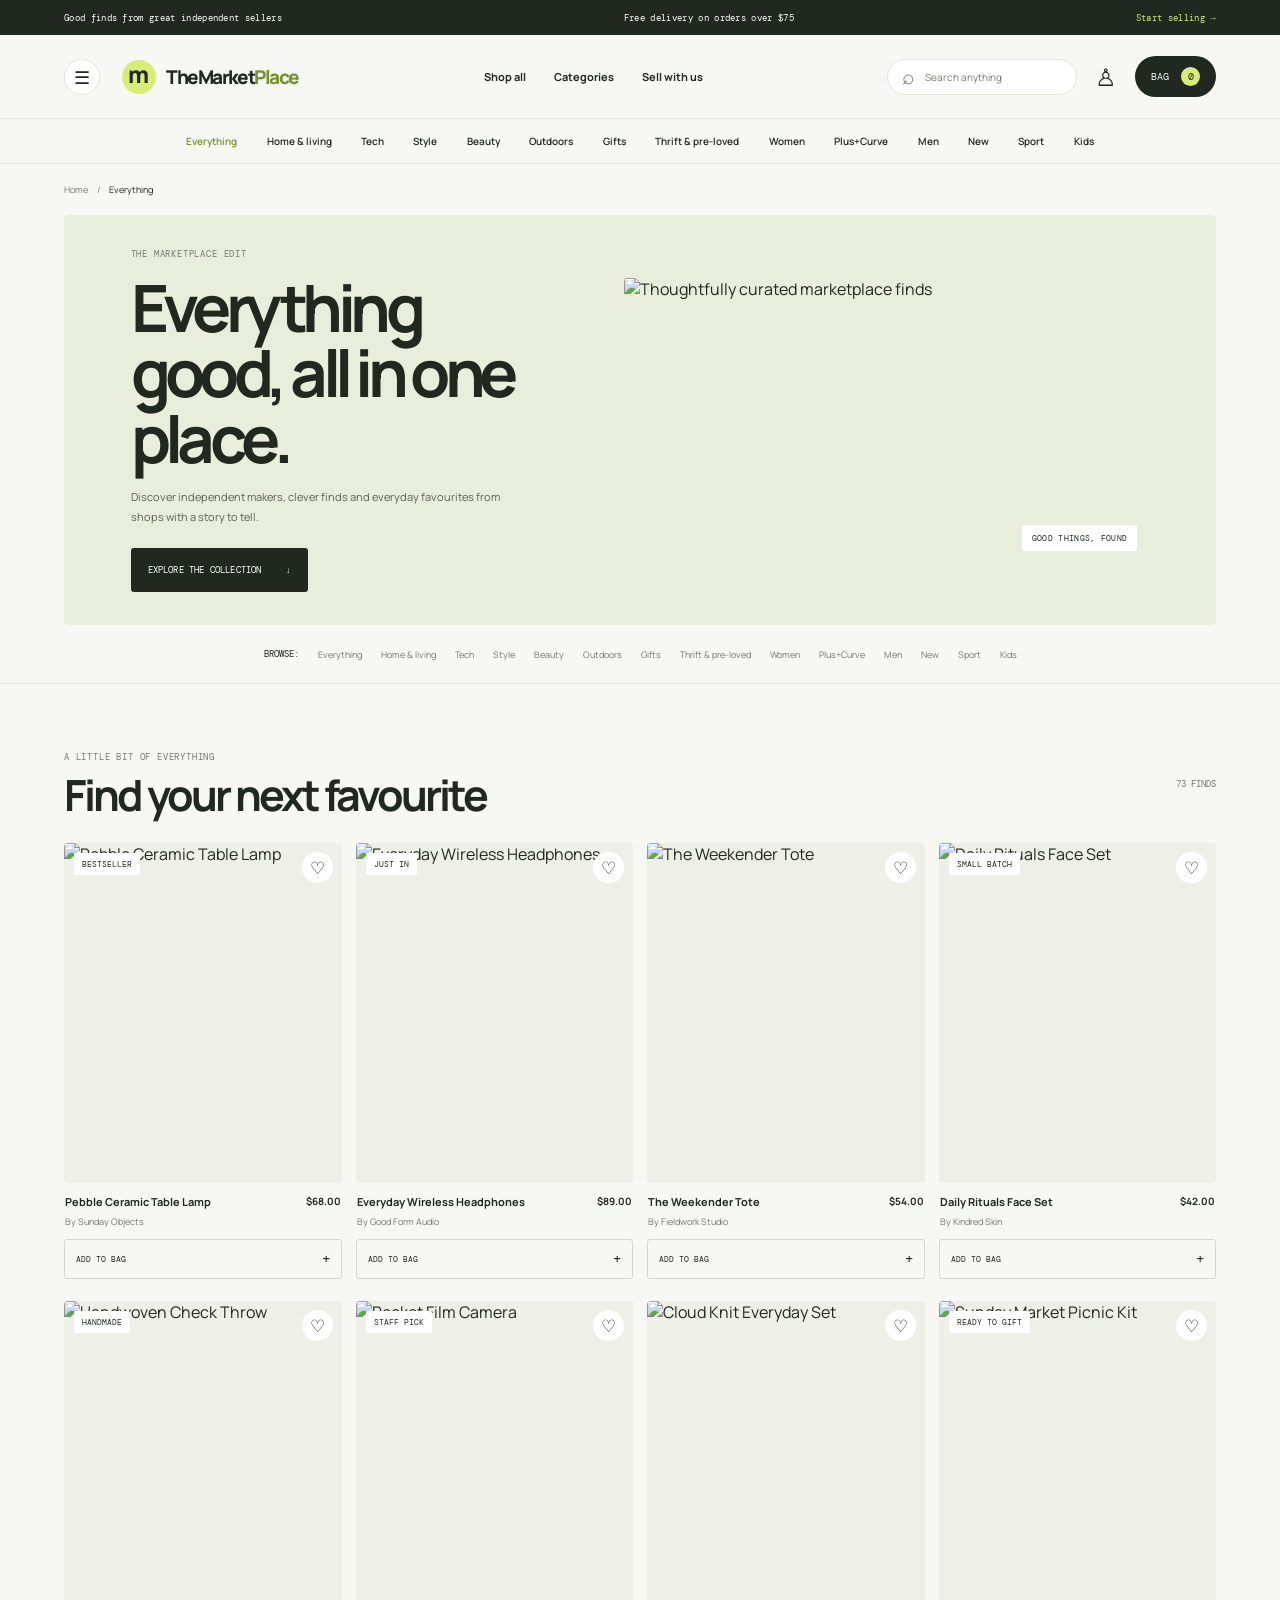
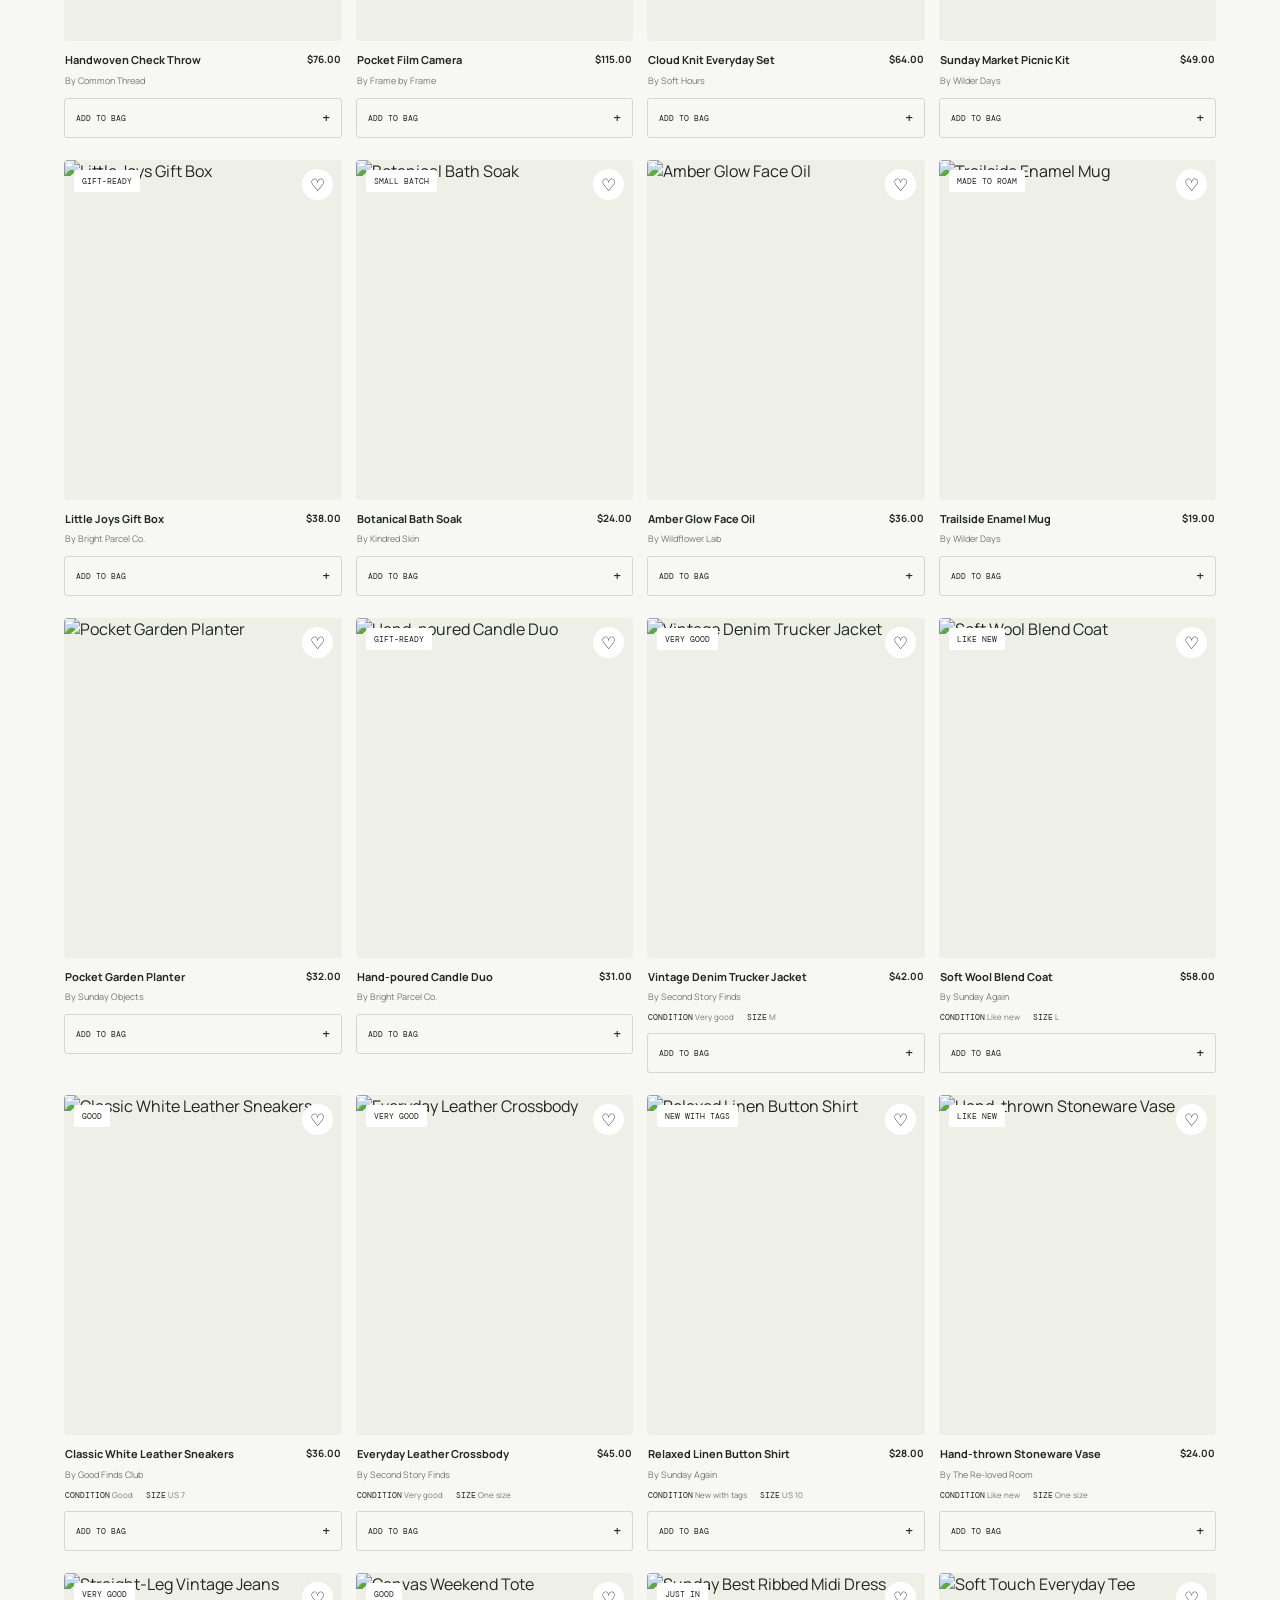
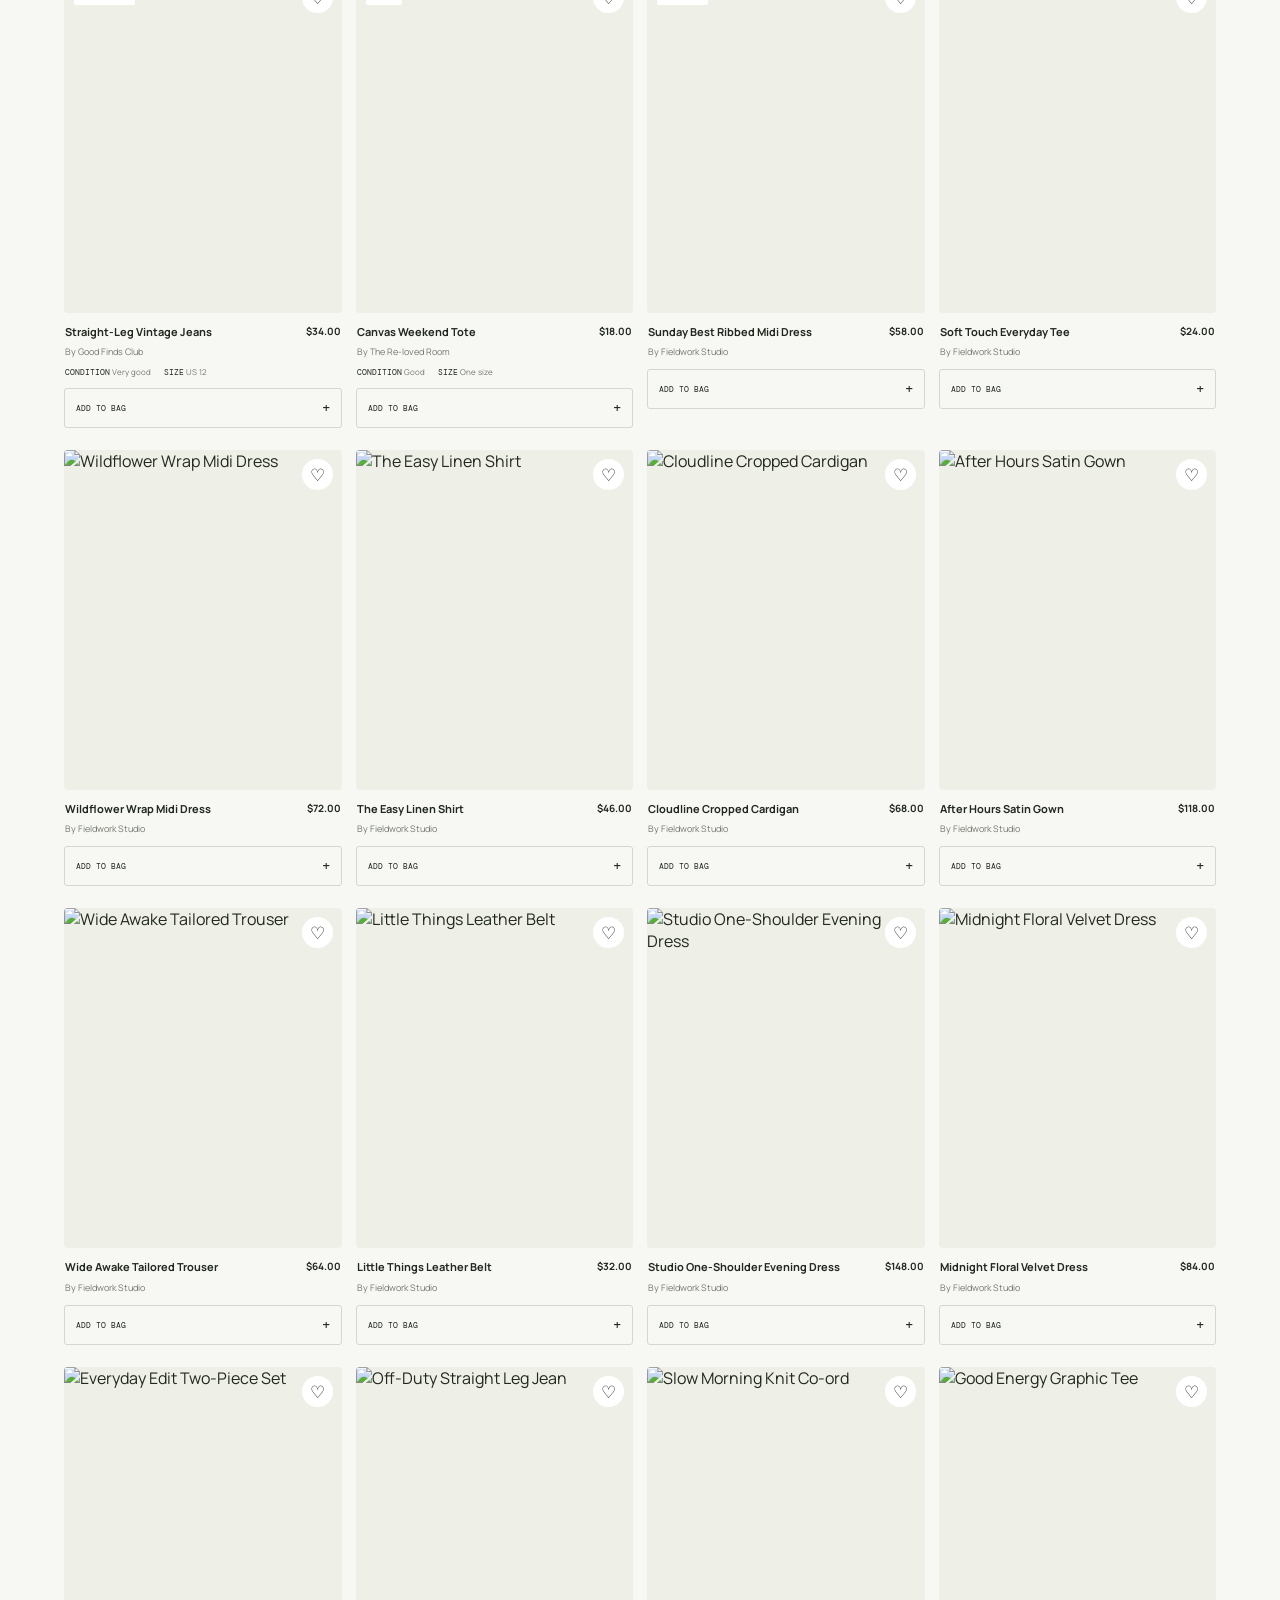
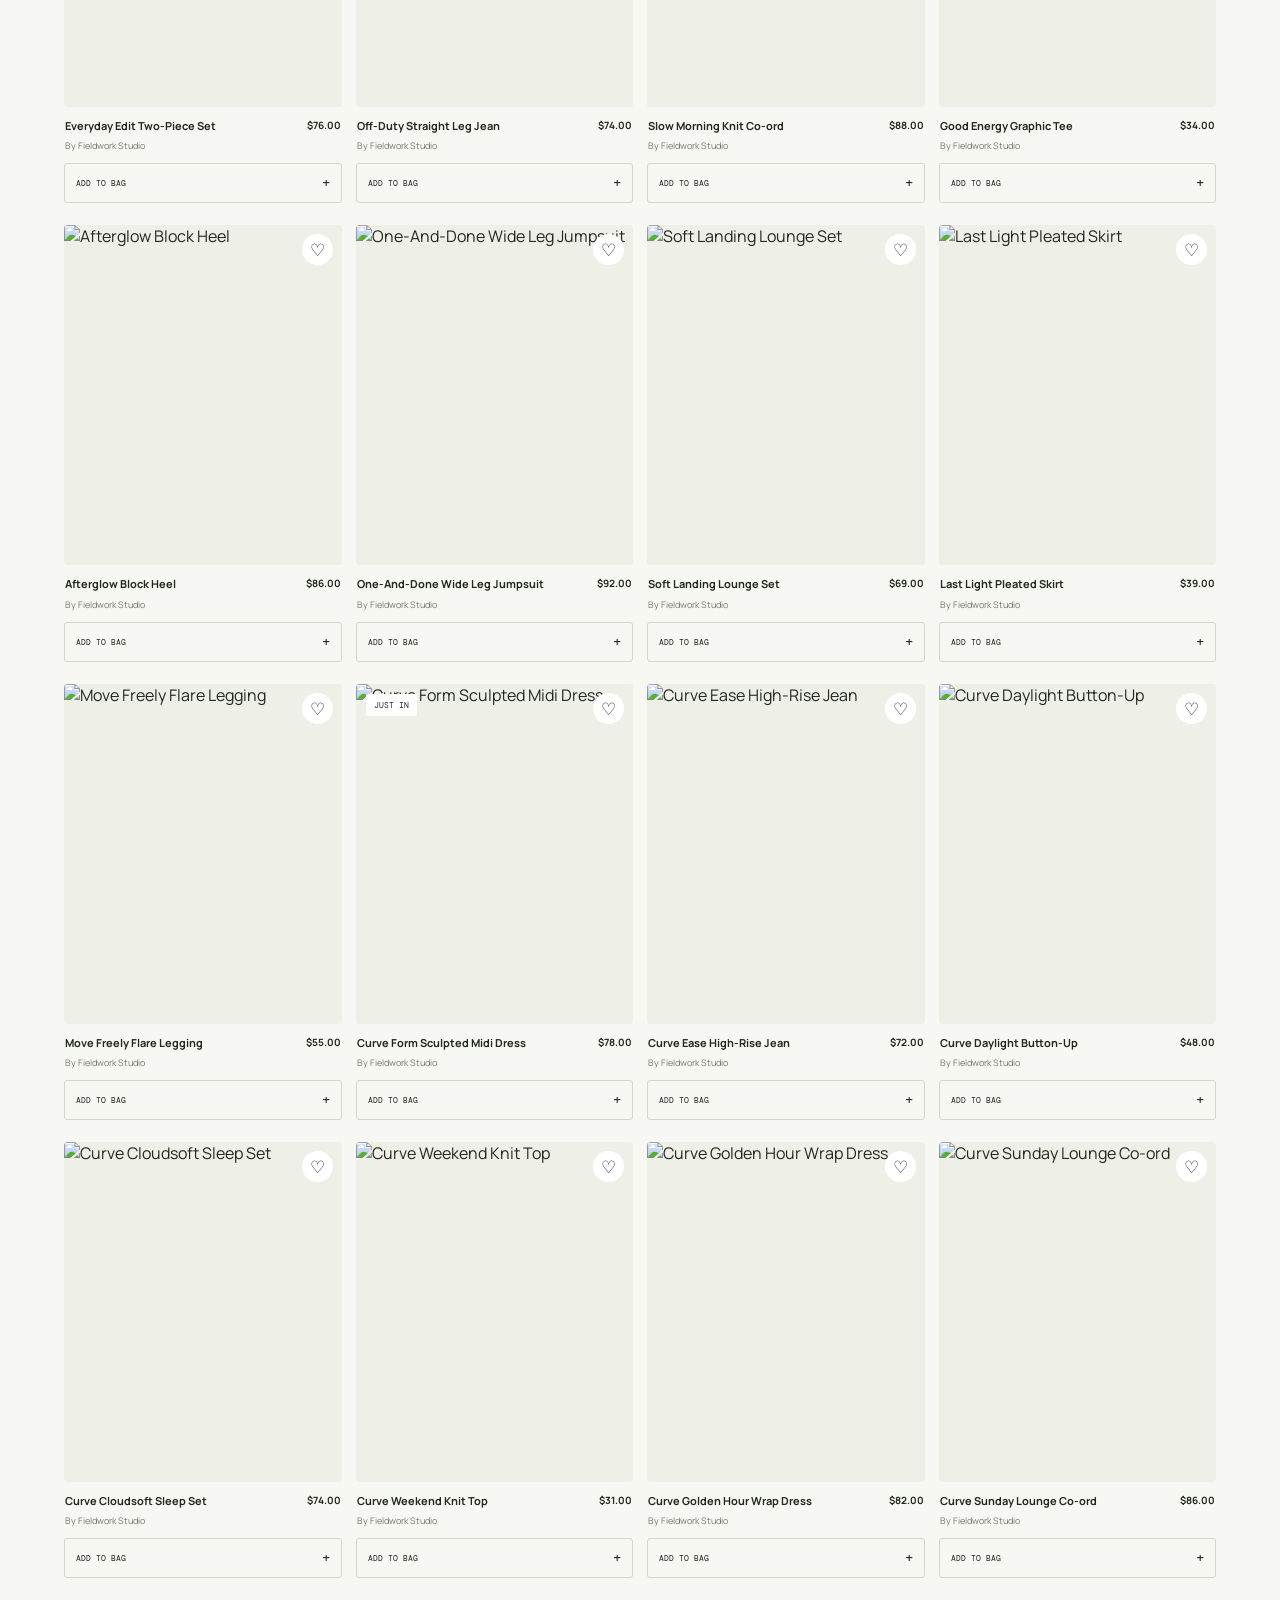
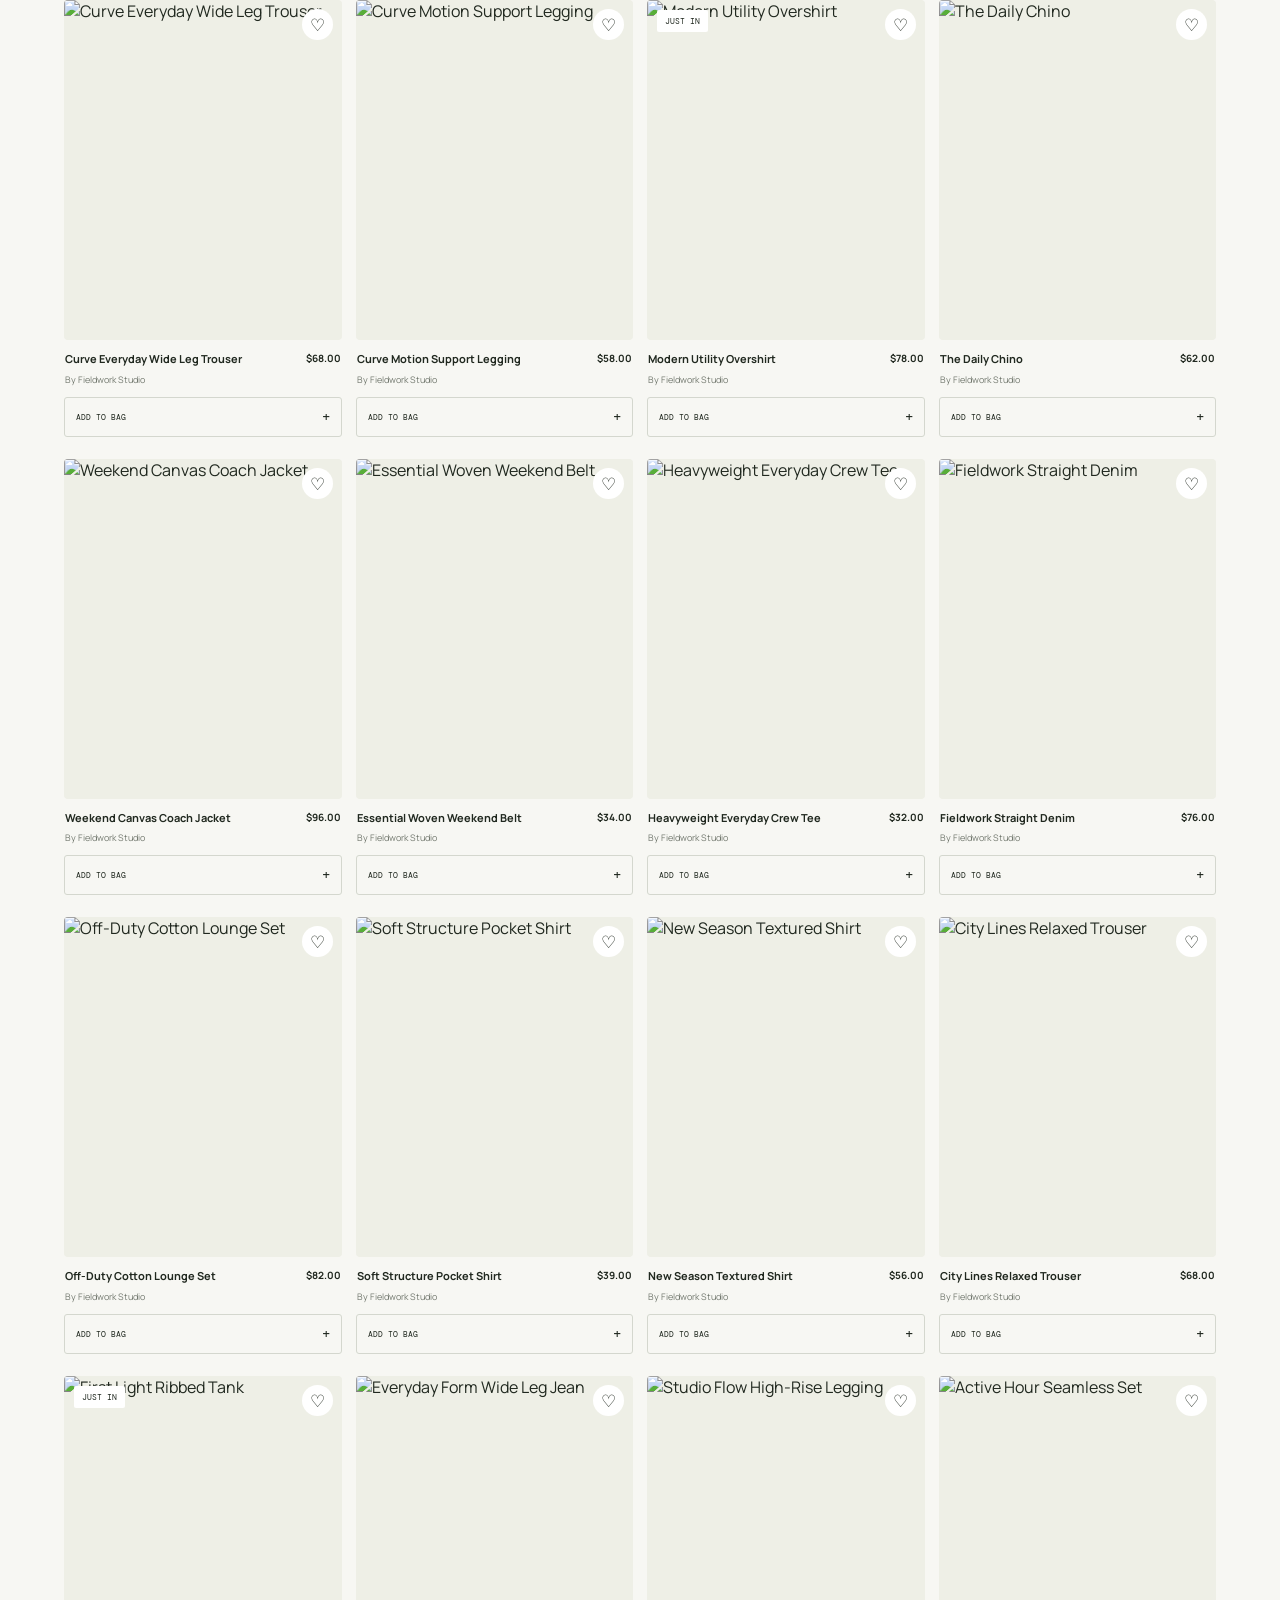
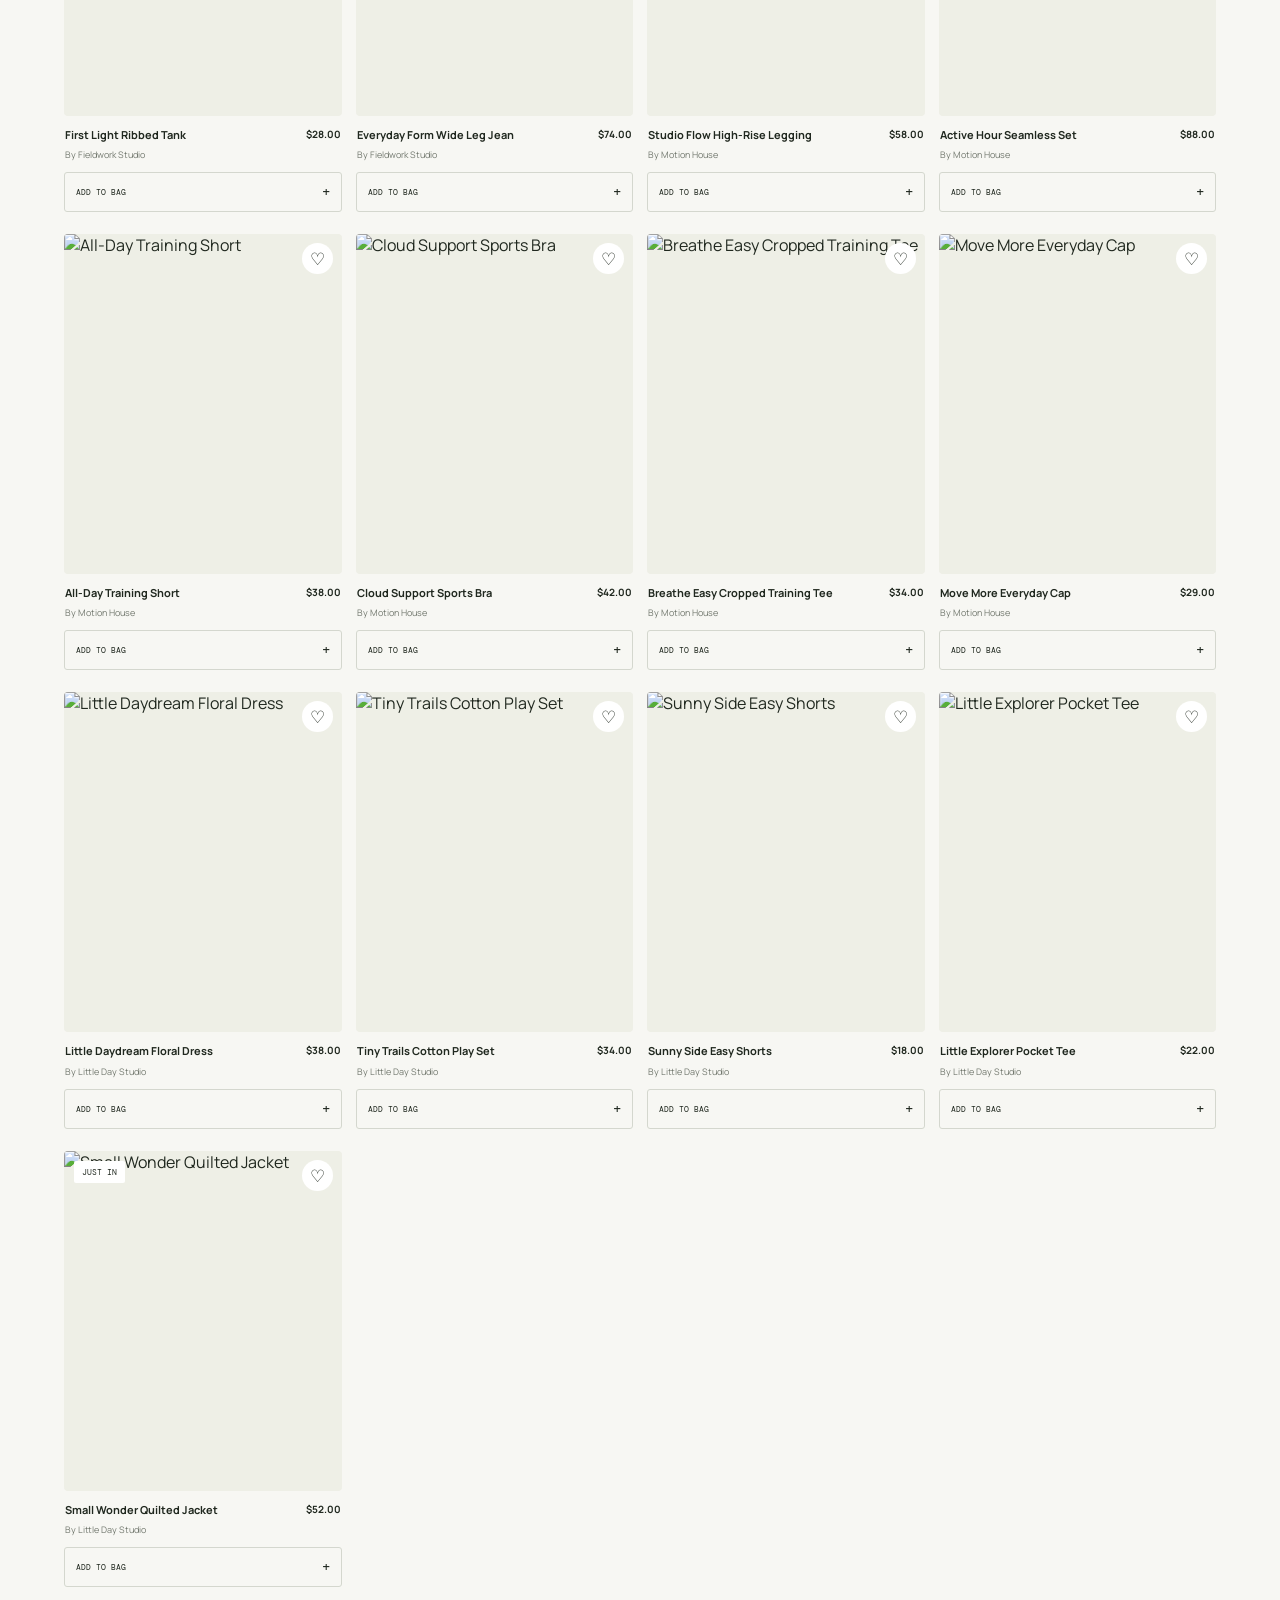
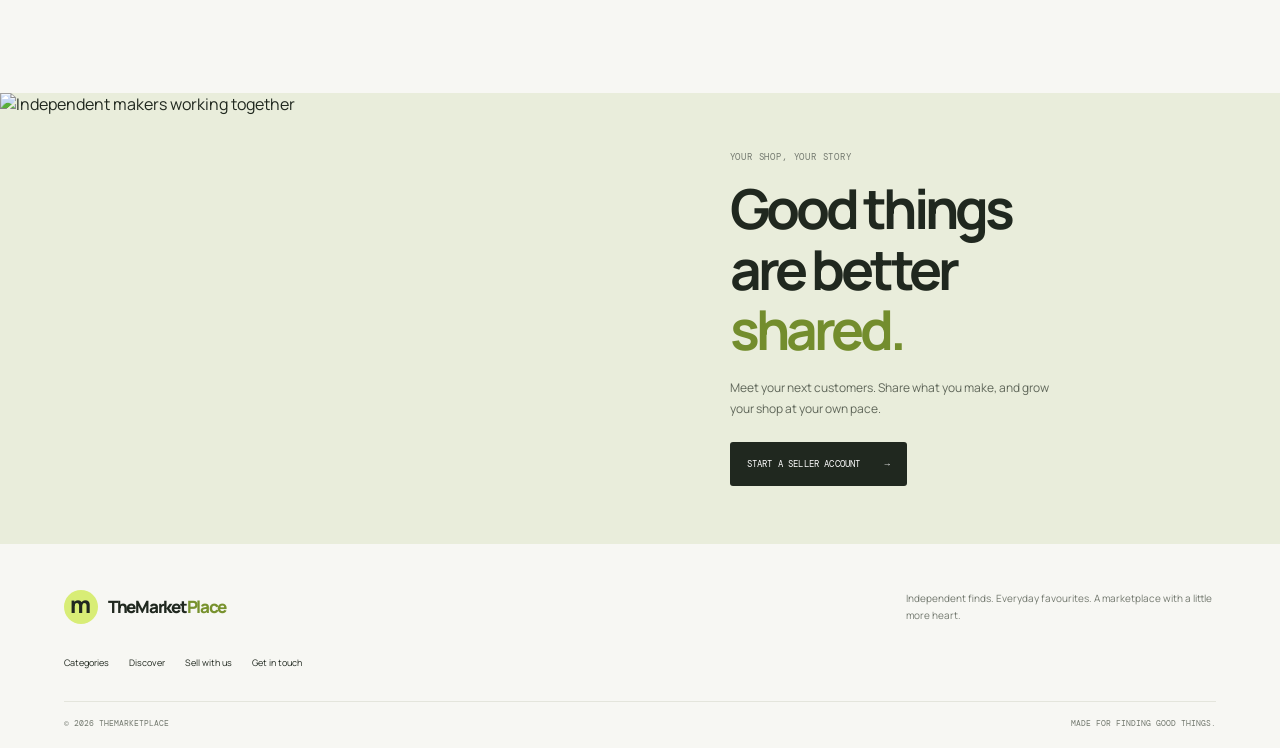
==== commit 53064343: "Add thrift and pre-loved listings Co-authored-by: Copilot <223556219+Copilot@users.noreply.github.co" ====
--- a/shop.html
+++ b/shop.html
@@ -9,10 +9,10 @@
     <link rel="preconnect" href="https://fonts.googleapis.com" />
     <link rel="preconnect" href="https://fonts.gstatic.com" crossorigin />
     <link href="https://fonts.googleapis.com/css2?family=DM+Mono:wght@400;500&family=Manrope:wght@400;500;600;700;800&display=swap" rel="stylesheet" />
-    <link rel="stylesheet" href="styles.css?v=supabase-accounts-1" />
-    <script src="catalog.js?v=nova-catalog-3" defer></script>
+    <link rel="stylesheet" href="styles.css?v=thrift-listings-1" />
+    <script src="catalog.js?v=nova-catalog-4" defer></script>
     <script src="sidebar.js?v=sidebar-editorial-2" defer></script>
-    <script src="shop-page.js?v=nova-catalog-3" defer></script>
+    <script src="shop-page.js?v=nova-catalog-4" defer></script>
     <script type="module" src="account.js?v=supabase-accounts-1"></script>
   </head>
   <body>
@@ -45,6 +45,7 @@
       <a href="shop.html?category=beauty" data-category-link="beauty">Beauty</a>
       <a href="shop.html?category=outdoors" data-category-link="outdoors">Outdoors</a>
       <a href="shop.html?category=gifts" data-category-link="gifts">Gifts</a>
+      <a href="shop.html?category=thrift" data-category-link="thrift">Thrift & pre-loved</a>
       <a href="shop.html?category=women" data-category-link="women">Women</a>
       <a href="shop.html?category=plus-curve" data-category-link="plus-curve">Plus+Curve</a>
       <a href="shop.html?category=men" data-category-link="men">Men</a>
@@ -77,6 +78,7 @@
         <a href="shop.html?category=beauty">Beauty</a>
         <a href="shop.html?category=outdoors">Outdoors</a>
         <a href="shop.html?category=gifts">Gifts</a>
+        <a href="shop.html?category=thrift">Thrift & pre-loved</a>
         <a href="shop.html?category=women">Women</a>
         <a href="shop.html?category=plus-curve">Plus+Curve</a>
         <a href="shop.html?category=men">Men</a>
--- a/styles.css
+++ b/styles.css
@@ -107,6 +107,8 @@
 .product-info p { margin: 0 0 5px; font-size: 11px; font-weight: 700; line-height: 1.4; }
 .product-info strong { font-size: 10px; white-space: nowrap; }
 .seller-name { color: var(--muted); font-size: 9px; }
+.product-listing-details { display: flex; flex-wrap: wrap; gap: 5px 13px; margin: 8px 1px 0; color: var(--muted); font-size: 8px; }
+.product-listing-details strong { color: var(--ink); font: 8px var(--mono); text-transform: uppercase; }
 .add { width: 100%; display: flex; align-items: center; justify-content: space-between; margin-top: 11px; border: 1px solid #d4d7ce; border-radius: 3px; background: transparent; padding: 10px 11px; cursor: pointer; font: 8px var(--mono); text-align: left; text-transform: uppercase; }
 .add span { font-size: 14px; }
 .add:hover { border-color: var(--ink); background: var(--ink); color: var(--white); }
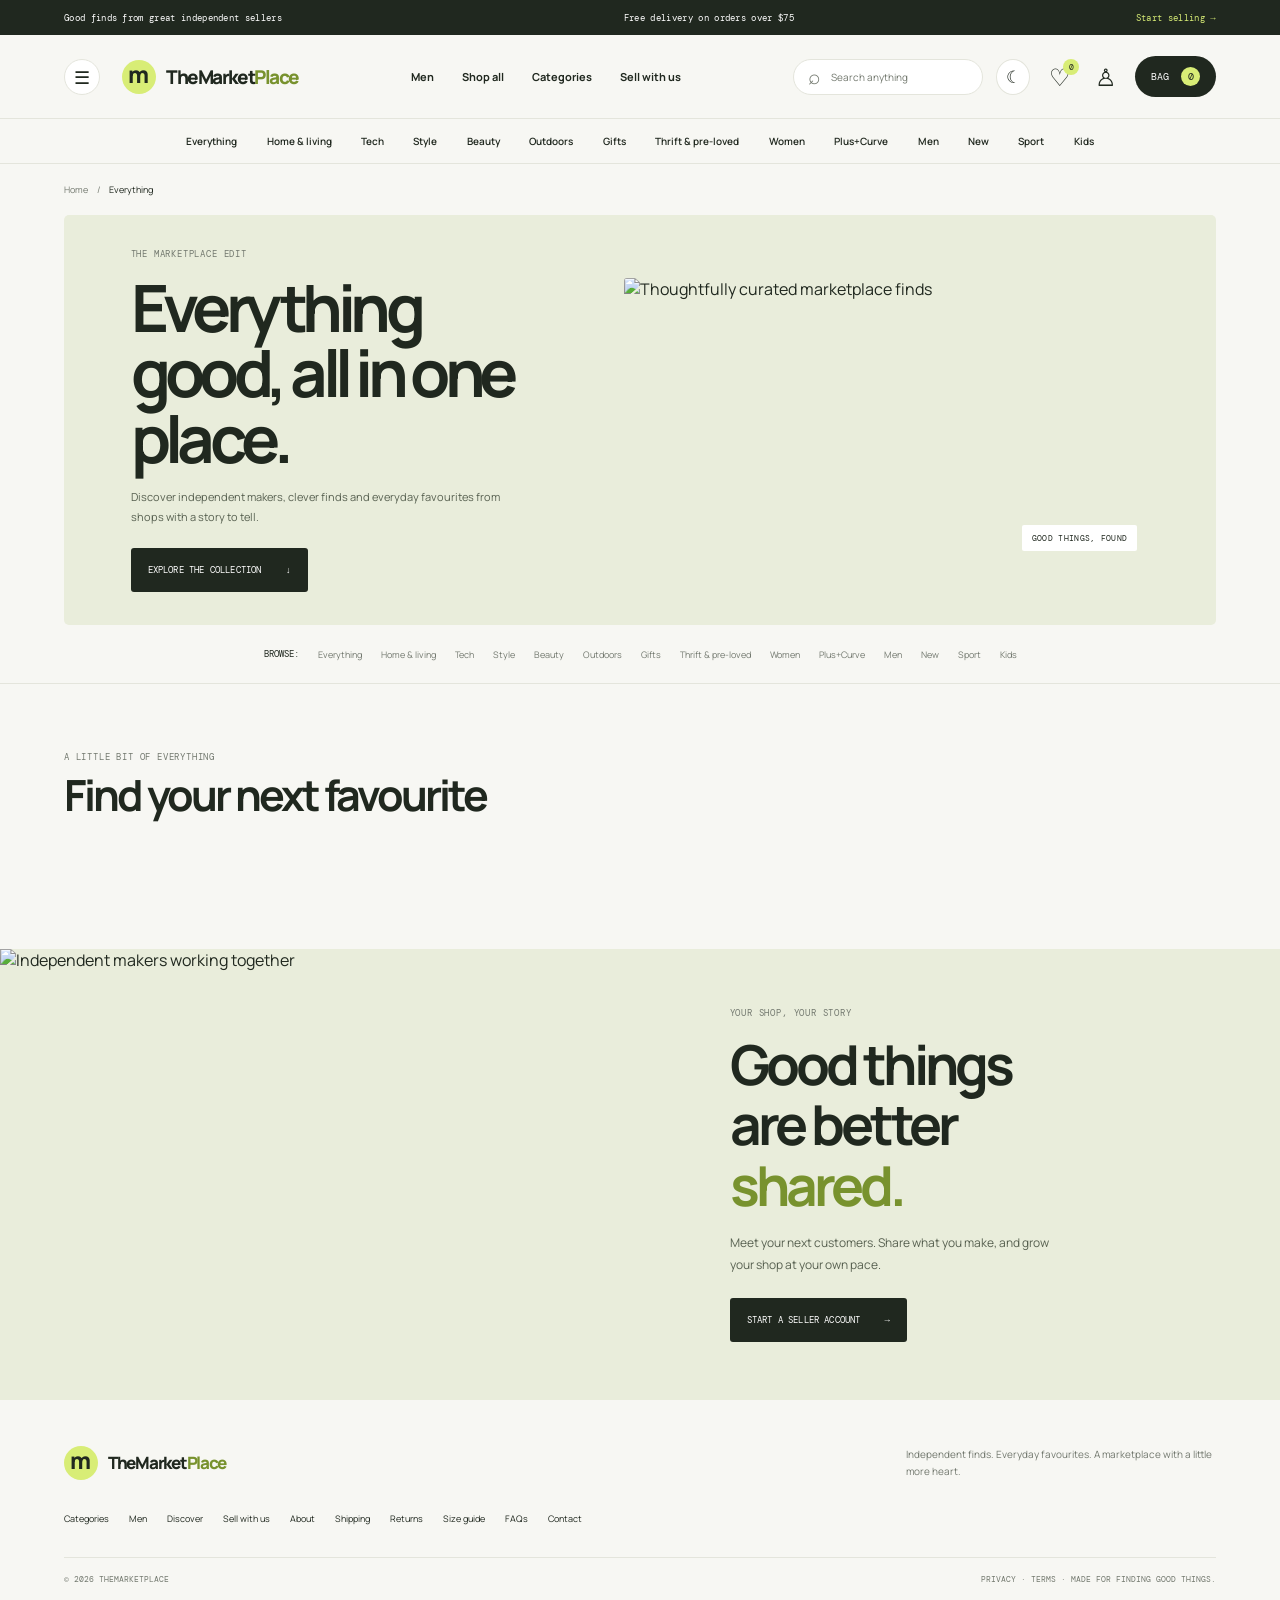
==== commit bf2be0ea: "Build seller studio and public listings Co-authored-by: Copilot <223556219+Copilot@users.noreply.git" ====
--- a/shop.html
+++ b/shop.html
@@ -6,14 +6,21 @@
     <meta name="theme-color" content="#f7f7f3" />
     <meta name="description" content="Browse independent shops and thoughtful finds at TheMarketPlace." />
     <title>Shop — TheMarketPlace</title>
+    <script>
+      try {
+        if (localStorage.getItem('themarketplace-theme') === 'dark') document.documentElement.dataset.theme = 'dark';
+      } catch (error) {
+        console.error('Could not restore the saved theme preference.', error);
+      }
+    </script>
     <link rel="preconnect" href="https://fonts.googleapis.com" />
     <link rel="preconnect" href="https://fonts.gstatic.com" crossorigin />
     <link href="https://fonts.googleapis.com/css2?family=DM+Mono:wght@400;500&family=Manrope:wght@400;500;600;700;800&display=swap" rel="stylesheet" />
-    <link rel="stylesheet" href="styles.css?v=thrift-listings-1" />
-    <script src="catalog.js?v=nova-catalog-4" defer></script>
+    <link rel="stylesheet" href="styles.css?v=seller-studio-1" />
+    <script src="catalog.js?v=nova-catalog-5" defer></script>
     <script src="sidebar.js?v=sidebar-editorial-2" defer></script>
-    <script src="shop-page.js?v=nova-catalog-4" defer></script>
-    <script type="module" src="account.js?v=supabase-accounts-1"></script>
+    <script type="module" src="account.js?v=seller-studio-1"></script>
+    <script type="module" src="storefront-init.js?v=seller-listings-1"></script>
   </head>
   <body>
     <div class="utility">
@@ -26,12 +33,15 @@
       <button class="icon-button mobile-menu" id="menu-button" type="button" aria-label="Open navigation" aria-expanded="false" aria-controls="site-sidebar">☰</button>
       <a class="logo" href="index.html" aria-label="TheMarketPlace home"><span class="logo-mark">m</span><span>TheMarket<span class="logo-accent">Place</span></span></a>
       <nav class="main-nav" id="main-nav" aria-label="Main navigation">
+        <a href="shop.html?category=men">Men</a>
         <a href="shop.html">Shop all</a>
         <a href="index.html#categories">Categories</a>
         <a href="index.html#sell">Sell with us</a>
       </nav>
       <div class="header-actions">
         <button class="search-button" id="search-button" type="button"><span aria-hidden="true">⌕</span><span>Search anything</span></button>
+        <button class="icon-button theme-button" id="theme-button" type="button" aria-label="Switch to dark mode" aria-pressed="false"><span class="theme-icon" aria-hidden="true">☾</span></button>
+        <button class="icon-button wishlist-button" id="wishlist-button" type="button" aria-label="Wishlist, 0 saved items" aria-haspopup="dialog" aria-controls="wishlist-dialog"><span aria-hidden="true">♡</span><span class="wishlist-count" id="wishlist-count">0</span></button>
         <button class="icon-button account-button" id="account-button" type="button" aria-label="Your account">♙</button>
         <button class="bag-button" id="bag-button" type="button" aria-label="Shopping bag, 0 items">Bag <span id="bag-count">0</span></button>
       </div>
@@ -66,6 +76,74 @@
         <div class="browse-image" data-reveal data-reveal-delay="100">
           <img id="category-image" src="https://images.unsplash.com/photo-1600210492486-724fe5c67fb0?auto=format&fit=crop&w=1100&q=85" alt="Thoughtfully curated marketplace finds" />
           <span id="category-image-note">GOOD THINGS, FOUND</span>
+        </div>
+      </section>
+
+      <nav class="men-category-links" id="men-category-links" aria-label="Shop men's clothing" hidden></nav>
+
+      <section class="men-collection-grid" id="men-collection-grid" aria-label="Men's collections" hidden>
+        <a class="men-collection-card men-collection-denim" href="shop.html?category=men&subcategory=jeans" data-reveal>
+          <img src="https://images.unsplash.com/photo-1511196044526-5cb3bcb7071b?auto=format&fit=crop&w=900&q=80" alt="Classic denim styled for everyday wear" />
+          <span>THE EVERYDAY DENIM EDIT</span><strong>Denim, on repeat <i aria-hidden="true">→</i></strong>
+        </a>
+        <a class="men-collection-card men-collection-layers" href="shop.html?category=men&subcategory=jackets" data-reveal data-reveal-delay="70">
+          <img src="https://images.unsplash.com/photo-1516257984-b1b4d707412e?auto=format&fit=crop&w=700&q=80" alt="Relaxed contemporary menswear" />
+          <span>LAYERS FOR THE LONG RUN</span><strong>Easy outerwear <i aria-hidden="true">→</i></strong>
+        </a>
+        <a class="men-collection-card men-collection-sets" href="shop.html?category=men&subcategory=sets" data-reveal data-reveal-delay="140">
+          <img src="https://images.unsplash.com/photo-1618354691373-d851c5c3a990?auto=format&fit=crop&w=700&q=80" alt="Comfortable coordinated everyday clothing" />
+          <span>OFF-DUTY, WELL-DRESSED</span><strong>Matching sets <i aria-hidden="true">→</i></strong>
+        </a>
+        <a class="men-collection-card men-collection-graphics" href="shop.html?category=men&subcategory=graphics" data-reveal data-reveal-delay="210">
+          <img src="https://images.unsplash.com/photo-1521572163474-6864f9cf17ab?auto=format&fit=crop&w=700&q=80" alt="Graphic tees and everyday essentials" />
+          <span>MAKE IT YOURS</span><strong>Graphic tees <i aria-hidden="true">→</i></strong>
+        </a>
+      </section>
+
+      <section class="men-trending" id="men-trending" aria-label="Trending men's products" hidden>
+        <div class="men-trending-heading"><div><p class="eyebrow">THE LATEST EDIT</p><h2>Trending now</h2></div><span id="men-trending-count" aria-live="polite"></span></div>
+        <div class="men-trending-tabs" role="group" aria-label="Filter trending men's products">
+          <button type="button" data-men-filter="all" aria-pressed="true">For you</button>
+          <button type="button" data-men-filter="new-in" aria-pressed="false">New in</button>
+          <button type="button" data-men-filter="bestsellers" aria-pressed="false">Best sellers</button>
+          <button type="button" data-men-filter="sale" aria-pressed="false">Sale</button>
+          <button type="button" data-men-filter="graphics" aria-pressed="false">Graphics</button>
+          <button type="button" data-men-filter="jeans" aria-pressed="false">Jeans</button>
+        </div>
+      </section>
+
+      <section class="thrift-toolbar" id="thrift-toolbar" aria-label="Filter and sort thrift finds" hidden>
+        <label class="thrift-control"><span>Category</span>
+          <select id="thrift-category-filter">
+            <option value="">All finds</option>
+            <option value="clothing">Clothing</option>
+            <option value="shoes">Shoes</option>
+            <option value="bags-accessories">Bags & accessories</option>
+            <option value="homeware">Home finds</option>
+          </select>
+        </label>
+        <label class="thrift-control"><span>Condition</span>
+          <select id="thrift-condition-filter">
+            <option value="">Any condition</option>
+            <option value="New with tags">New with tags</option>
+            <option value="Like new">Like new</option>
+            <option value="Very good">Very good</option>
+            <option value="Good">Good</option>
+          </select>
+        </label>
+        <label class="thrift-control thrift-sort"><span>Sort by</span>
+          <select id="thrift-sort">
+            <option value="featured">Featured</option>
+            <option value="price-low">Price: low to high</option>
+            <option value="price-high">Price: high to low</option>
+            <option value="condition">Condition</option>
+          </select>
+        </label>
+        <span class="thrift-result-count" id="thrift-result-count" aria-live="polite"></span>
+        <div class="thrift-view-controls" role="group" aria-label="Products per row">
+          <button type="button" data-thrift-columns="2" aria-label="Show two products per row">Ⅱ</button>
+          <button type="button" data-thrift-columns="3" aria-label="Show three products per row">Ⅲ</button>
+          <button type="button" data-thrift-columns="4" aria-label="Show four products per row" aria-pressed="true">Ⅳ</button>
         </div>
       </section>
 
@@ -104,8 +182,8 @@
     <footer class="footer">
       <a class="logo footer-logo" href="index.html"><span class="logo-mark">m</span><span>TheMarket<span class="logo-accent">Place</span></span></a>
       <p>Independent finds. Everyday favourites. A marketplace with a little more heart.</p>
-      <nav aria-label="Footer navigation"><a href="index.html#categories">Categories</a><a href="shop.html">Discover</a><a href="index.html#sell">Sell with us</a><a href="index.html#newsletter">Get in touch</a></nav>
-      <div class="footer-bottom"><span>© 2026 TheMarketPlace</span><span>Made for finding good things.</span></div>
+      <nav aria-label="Footer navigation"><a href="index.html#categories">Categories</a><a href="shop.html?category=men">Men</a><a href="shop.html">Discover</a><a href="index.html#sell">Sell with us</a><a href="pages.html?page=about">About</a><a href="pages.html?page=shipping">Shipping</a><a href="pages.html?page=returns">Returns</a><a href="pages.html?page=size-guide">Size guide</a><a href="pages.html?page=faq">FAQs</a><a href="pages.html?page=contact">Contact</a></nav>
+      <div class="footer-bottom"><span>© 2026 TheMarketPlace</span><span><a href="pages.html?page=privacy">Privacy</a> · <a href="pages.html?page=terms">Terms</a> · Made for finding good things.</span></div>
     </footer>
 
     <aside class="site-sidebar" id="site-sidebar" role="dialog" aria-modal="true" aria-labelledby="sidebar-title" aria-hidden="true" inert>
@@ -134,6 +212,14 @@
     <div class="overlay" id="overlay" aria-hidden="true"></div>
     <dialog id="search-dialog" aria-labelledby="search-title">
       <form method="dialog"><div class="search-head"><label id="search-title" for="search-input">What are you looking for?</label><button class="icon-button" type="submit" aria-label="Close search">×</button></div><input id="search-input" autocomplete="off" placeholder="Try “lamp”, “headphones” or “weekend”" /><div id="search-results" class="search-results"></div></form>
+    </dialog>
+    <dialog class="product-dialog" id="product-dialog" aria-labelledby="product-dialog-title">
+      <div class="product-dialog-head"><p class="eyebrow" id="product-dialog-title">PRODUCT DETAILS</p><button class="icon-button" id="close-product-dialog" type="button" aria-label="Close product details">×</button></div>
+      <div class="product-detail-content" id="product-detail-content"></div>
+    </dialog>
+    <dialog class="wishlist-dialog" id="wishlist-dialog" aria-labelledby="wishlist-title">
+      <div class="wishlist-dialog-head"><div><p class="eyebrow">SAVED FOR LATER</p><h2 id="wishlist-title">Your wishlist <span id="wishlist-dialog-count">(0)</span></h2></div><button class="icon-button" id="close-wishlist" type="button" aria-label="Close wishlist">×</button></div>
+      <div class="wishlist-items" id="wishlist-items"></div>
     </dialog>
     <dialog class="account-dialog" id="account-dialog" aria-labelledby="account-title">
       <div class="account-dialog-head">
@@ -179,6 +265,7 @@
         <div class="account-profile-intro">
           <p class="account-profile-welcome" id="account-profile-welcome"></p>
           <p id="profile-email"></p>
+          <a class="seller-profile-dashboard" id="seller-profile-dashboard" href="seller.html" hidden>Open Seller Studio <span aria-hidden="true">→</span></a>
         </div>
         <form id="profile-form" class="account-form account-profile-form">
           <div class="account-image-fields">
--- a/styles.css
+++ b/styles.css
@@ -3,10 +3,47 @@
   --muted: #73796f;
   --paper: #f7f7f3;
   --white: #fff;
+  --surface: #fff;
+  --on-ink: #fff;
+  --green-ink: #20281f;
   --green: #d8ed76;
   --line: #e4e5dc;
   --soft: #eeefe6;
+  --hero-surface: #e9eddb;
+  --hero-copy: #586151;
+  --accent: #78922e;
+  --accent-hover: #394332;
+  --newsletter-surface: #d8ed76;
+  --newsletter-copy: #49523b;
+  --newsletter-border: #73833e;
+  --newsletter-placeholder: #555f48;
+  --sidebar-link: #85877f;
+  --sidebar-accent: #718631;
+  --on-ink-muted: #c1c7b7;
   --mono: "DM Mono", monospace;
+}
+
+html[data-theme="dark"] {
+  color-scheme: dark;
+  --ink: #e8ede4;
+  --muted: #a4aea0;
+  --paper: #171c18;
+  --surface: #242c24;
+  --on-ink: #20281f;
+  --green-ink: #20281f;
+  --line: #394239;
+  --soft: #252d25;
+  --hero-surface: #252e24;
+  --hero-copy: #c1cab9;
+  --accent: #bfd781;
+  --accent-hover: #45533b;
+  --newsletter-surface: #293522;
+  --newsletter-copy: #d6e0cd;
+  --newsletter-border: #8a9e5b;
+  --newsletter-placeholder: #b8c4a8;
+  --sidebar-link: #b2bbae;
+  --sidebar-accent: #cadc92;
+  --on-ink-muted: #5a6655;
 }
 
 * { box-sizing: border-box; }
@@ -17,36 +54,41 @@
 a { color: inherit; text-decoration: none; }
 button { color: inherit; }
 img { display: block; max-width: 100%; }
-.utility { min-height: 35px; padding: 0 5vw; display: flex; align-items: center; justify-content: space-between; gap: 15px; background: var(--ink); color: var(--white); font: 9px var(--mono); letter-spacing: .035em; }
+.utility { min-height: 35px; padding: 0 5vw; display: flex; align-items: center; justify-content: space-between; gap: 15px; background: var(--ink); color: var(--on-ink); font: 9px var(--mono); letter-spacing: .035em; }
 .utility a { color: var(--green); }
 .header { height: 84px; padding: 0 5vw; display: grid; grid-template-columns: auto auto 1fr auto; align-items: center; gap: 22px; background: var(--paper); position: sticky; top: 0; z-index: 8; border-bottom: 1px solid var(--line); }
 .logo { display: inline-flex; align-items: center; gap: 10px; width: max-content; font-size: 19px; font-weight: 800; letter-spacing: -.075em; white-space: nowrap; }
-.logo-mark { display: grid; place-items: center; width: 34px; height: 34px; border-radius: 50%; background: var(--green); font-size: 23px; line-height: 1; letter-spacing: -.1em; padding: 0 4px 5px 0; }
-.logo-accent { color: #78922e; }
+.logo-mark { display: grid; place-items: center; width: 34px; height: 34px; border-radius: 50%; background: var(--green); color: var(--green-ink); font-size: 23px; line-height: 1; letter-spacing: -.1em; padding: 0 4px 5px 0; }
+.logo-accent { color: var(--accent); }
 .main-nav { display: flex; justify-content: center; gap: 28px; }
 .main-nav a, .category-nav a { font-size: 11px; font-weight: 700; }
-.main-nav a:hover, .category-nav a:hover, .footer nav a:hover { color: #78922e; }
+.main-nav a:hover, .category-nav a:hover, .footer nav a:hover { color: var(--accent); }
 .header-actions { justify-self: end; display: flex; align-items: center; gap: 13px; }
-.search-button { width: 190px; display: flex; align-items: center; gap: 10px; border: 1px solid var(--line); border-radius: 22px; background: var(--white); padding: 10px 14px; color: var(--muted); cursor: pointer; font-size: 10px; text-align: left; }
+.search-button { width: 190px; display: flex; align-items: center; gap: 10px; border: 1px solid var(--line); border-radius: 22px; background: var(--surface); padding: 10px 14px; color: var(--muted); cursor: pointer; font-size: 10px; text-align: left; }
 .search-button span:first-child { font: 21px/14px Arial; }
 .icon-button { border: 0; background: none; cursor: pointer; font-size: 24px; line-height: 1; padding: 5px; }
-.bag-button { border: 0; border-radius: 22px; background: var(--ink); color: var(--white); padding: 11px 16px; cursor: pointer; font: 10px var(--mono); text-transform: uppercase; }
-.bag-button span { min-width: 19px; height: 19px; display: inline-grid; place-items: center; margin-left: 6px; border-radius: 50%; background: var(--green); color: var(--ink); }
-.mobile-menu { display: grid; place-items: center; width: 36px; height: 36px; border: 1px solid var(--line); border-radius: 50%; background: var(--white); font-size: 18px; }
-.mobile-menu:hover { border-color: var(--ink); background: var(--green); }
+.wishlist-button { position: relative; display: grid; place-items: center; width: 34px; height: 36px; font-size: 24px; }
+.wishlist-button>span:first-child { line-height: 1; }
+.theme-button { display: grid; place-items: center; width: 34px; height: 36px; border: 1px solid var(--line); border-radius: 50%; background: var(--surface); font-size: 17px; transition: background .2s, transform .2s; }
+.theme-button:hover { background: var(--soft); transform: rotate(-8deg); }
+.wishlist-count { position: absolute; top: 0; right: -2px; min-width: 16px; height: 16px; display: grid; place-items: center; border-radius: 50%; background: var(--green); color: var(--green-ink); font: 8px var(--mono); }
+.bag-button { border: 0; border-radius: 22px; background: var(--ink); color: var(--on-ink); padding: 11px 16px; cursor: pointer; font: 10px var(--mono); text-transform: uppercase; }
+.bag-button span { min-width: 19px; height: 19px; display: inline-grid; place-items: center; margin-left: 6px; border-radius: 50%; background: var(--green); color: var(--green-ink); }
+.mobile-menu { display: grid; place-items: center; width: 36px; height: 36px; border: 1px solid var(--line); border-radius: 50%; background: var(--surface); font-size: 18px; }
+.mobile-menu:hover { border-color: var(--ink); background: var(--green); color: var(--green-ink); }
 .category-nav { min-height: 45px; padding: 6px 5vw; display: flex; flex-wrap: wrap; align-items: center; justify-content: center; gap: 8px clamp(14px, 2.3vw, 34px); border-bottom: 1px solid var(--line); background: var(--paper); }
 .category-nav a { font-size: 10px; font-weight: 600; }
-.hero { min-height: 525px; margin: 26px 3vw 0; padding: 48px 6.8vw; display: grid; grid-template-columns: .88fr 1.12fr; align-items: center; gap: 5vw; overflow: hidden; border-radius: 7px; background: #e9eddb; }
+.hero { min-height: 525px; margin: 26px 3vw 0; padding: 48px 6.8vw; display: grid; grid-template-columns: .88fr 1.12fr; align-items: center; gap: 5vw; overflow: hidden; border-radius: 7px; background: var(--hero-surface); }
 .hero-copy { max-width: 500px; padding: 12px 0; }
 .eyebrow { margin: 0 0 15px; color: var(--muted); font: 9px var(--mono); letter-spacing: .09em; text-transform: uppercase; }
 .eyebrow-dot { display: inline-block; width: 7px; height: 7px; margin-right: 5px; border-radius: 50%; background: #89a934; }
 .hero h1, .newsletter h2 { margin: 0; font-size: clamp(50px, 6.4vw, 88px); line-height: .98; letter-spacing: -.085em; font-weight: 700; }
-.hero h1 span, .newsletter h2 span { color: #738d2d; }
-.hero-copy>p:not(.eyebrow) { max-width: 385px; margin: 20px 0 26px; color: #586151; font-size: 13px; line-height: 1.75; }
+.hero h1 span, .newsletter h2 span { color: var(--accent); }
+.hero-copy>p:not(.eyebrow) { max-width: 385px; margin: 20px 0 26px; color: var(--hero-copy); font-size: 13px; line-height: 1.75; }
 .hero-actions { display: flex; align-items: center; flex-wrap: wrap; gap: 19px; }
 .button { display: inline-flex; align-items: center; justify-content: center; gap: 24px; min-height: 44px; padding: 0 17px; border-radius: 3px; font: 9px var(--mono); letter-spacing: .02em; text-transform: uppercase; }
-.button-dark { background: var(--ink); color: var(--white); }
-.button-dark:hover, .checkout:hover { background: #394332; }
+.button-dark { background: var(--ink); color: var(--on-ink); }
+.button-dark:hover, .checkout:hover { background: var(--accent-hover); color: var(--white); }
 .seller-link { border-bottom: 1px solid #8f9a80; padding: 0 0 4px; font-size: 10px; }
 .hero-proof { display: flex; align-items: center; gap: 11px; margin-top: 37px; color: var(--muted); font-size: 9px; line-height: 1.6; }
 .hero-proof strong { color: var(--ink); font-size: 10px; }
@@ -56,12 +98,12 @@
 .avatar-stack i:nth-child(3) { background: #ba876b; }
 .hero-visual { height: 418px; position: relative; }
 .hero-main-image { width: 84%; height: 100%; margin-left: auto; border-radius: 48% 48% 4px 4px; object-fit: cover; }
-.hero-note { position: absolute; left: 0; top: 15%; display: flex; align-items: center; gap: 10px; padding: 13px 17px; border-radius: 4px; background: var(--white); box-shadow: 0 8px 30px #28321a12; font-size: 10px; line-height: 1.5; }
+.hero-note { position: absolute; left: 0; top: 15%; display: flex; align-items: center; gap: 10px; padding: 13px 17px; border-radius: 4px; background: var(--surface); box-shadow: 0 8px 30px #28321a12; font-size: 10px; line-height: 1.5; }
 .hero-note strong, .hero-mini strong { font-size: 11px; }
 .note-icon { color: #8da93d; font-size: 25px; }
-.hero-mini { position: absolute; left: 3%; bottom: 7%; display: flex; align-items: center; gap: 11px; padding: 9px; border-radius: 4px; background: var(--white); box-shadow: 0 8px 30px #28321a12; font-size: 9px; line-height: 1.5; }
+.hero-mini { position: absolute; left: 3%; bottom: 7%; display: flex; align-items: center; gap: 11px; padding: 9px; border-radius: 4px; background: var(--surface); box-shadow: 0 8px 30px #28321a12; font-size: 9px; line-height: 1.5; }
 .hero-mini img { width: 48px; height: 48px; border-radius: 3px; object-fit: cover; }
-.hero-stamp { position: absolute; top: 2%; right: 1%; display: grid; place-items: center; width: 77px; height: 77px; border: 1px solid #859667; border-radius: 50%; color: #657b36; font: 8px/1.5 var(--mono); text-align: center; transform: rotate(11deg); }
+.hero-stamp { position: absolute; top: 2%; right: 1%; display: grid; place-items: center; width: 77px; height: 77px; border: 1px solid var(--accent); border-radius: 50%; color: var(--accent); font: 8px/1.5 var(--mono); text-align: center; transform: rotate(11deg); }
 .promise-bar { min-height: 98px; margin: 0 5vw; display: grid; grid-template-columns: repeat(3, 1fr); align-items: center; border-bottom: 1px solid var(--line); }
 .promise-bar>div { display: flex; align-items: center; justify-content: center; gap: 12px; }
 .promise-bar>div>span { color: #7c943e; font-size: 21px; }
@@ -82,52 +124,72 @@
 .category-card>div span { font: 8px var(--mono); letter-spacing: .06em; }
 .category-card h3 { margin: 6px 0 0; font-size: 25px; letter-spacing: -.06em; }
 .category-home h3 { font-size: 34px; }
-.category-arrow { position: absolute; z-index: 1; top: 14px; right: 14px; width: 29px; height: 29px; display: grid; place-items: center; border-radius: 50%; background: #fff; color: var(--ink); font-size: 15px; }
-.seller-banner { min-height: 420px; display: grid; grid-template-columns: 1fr 1fr; background: #e9eddb; }
+.category-arrow { position: absolute; z-index: 1; top: 14px; right: 14px; width: 29px; height: 29px; display: grid; place-items: center; border-radius: 50%; background: var(--surface); color: var(--ink); font-size: 15px; }
+.seller-banner { min-height: 420px; display: grid; grid-template-columns: 1fr 1fr; background: var(--hero-surface); }
 .seller-art { min-height: 420px; overflow: hidden; }
 .seller-art img { width: 100%; height: 100%; object-fit: cover; }
 .seller-copy { align-self: center; max-width: 520px; padding: 58px clamp(35px, 7vw, 105px); }
 .seller-copy h2 { margin-bottom: 17px; font-size: clamp(39px, 4.3vw, 58px); }
-.seller-copy h2 em { color: #738d2d; font-style: normal; }
-.seller-copy>p:not(.eyebrow) { margin: 0 0 22px; color: #60675a; font-size: 12px; line-height: 1.8; }
+.seller-copy h2 em { color: var(--accent); font-style: normal; }
+.seller-copy>p:not(.eyebrow) { margin: 0 0 22px; color: var(--hero-copy); font-size: 12px; line-height: 1.8; }
 .products-section { padding-top: 88px; }
 .product-heading { align-items: center; margin-bottom: 24px; }
 .filters { display: flex; flex-wrap: wrap; justify-content: flex-end; gap: 6px; }
-.filter { border: 1px solid var(--line); border-radius: 18px; background: transparent; padding: 8px 12px; color: #666d63; cursor: pointer; font: 8px var(--mono); text-transform: uppercase; }
-.filter.active, .filter:hover { border-color: var(--ink); background: var(--ink); color: var(--white); }
+.filter { border: 1px solid var(--line); border-radius: 18px; background: transparent; padding: 8px 12px; color: var(--muted); cursor: pointer; font: 8px var(--mono); text-transform: uppercase; }
+.filter.active, .filter:hover { border-color: var(--ink); background: var(--ink); color: var(--on-ink); }
 .product-grid { display: grid; grid-template-columns: repeat(4, minmax(0, 1fr)); gap: 22px 14px; }
 .product-card { min-width: 0; }
 .product-image { height: clamp(205px, 28vw, 340px); position: relative; overflow: hidden; border-radius: 4px; background: var(--soft); }
-.product-image>img { width: 100%; height: 100%; object-fit: cover; transition: transform .4s; }
-.product-card:hover .product-image>img { transform: scale(1.04); }
-.product-tag { position: absolute; top: 10px; left: 10px; border-radius: 2px; background: var(--white); padding: 6px 8px; font: 8px var(--mono); text-transform: uppercase; }
-.wish { position: absolute; top: 9px; right: 9px; width: 31px; height: 31px; display: grid; place-items: center; border: 0; border-radius: 50%; background: var(--white); cursor: pointer; font-size: 17px; }
+.product-image>img, .product-image-trigger>img { width: 100%; height: 100%; object-fit: cover; transition: transform .4s; }
+.product-image-trigger { position: absolute; inset: 0; display: block; width: 100%; height: 100%; border: 0; padding: 0; background: transparent; cursor: pointer; }
+.product-image-trigger::after { position: absolute; right: 9px; bottom: 9px; border-radius: 2px; background: var(--surface); padding: 6px 8px; color: var(--ink); content: "VIEW DETAILS"; font: 8px var(--mono); opacity: 0; transition: opacity .2s; }
+.product-card:hover .product-image-trigger::after, .product-image-trigger:focus-visible::after { opacity: 1; }
+.product-image-trigger:focus-visible { outline: 2px solid #78922e; outline-offset: -3px; }
+.product-card:hover .product-image>img, .product-card:hover .product-image-trigger>img { transform: scale(1.04); }
+.product-tag { position: absolute; top: 10px; left: 10px; border-radius: 2px; background: var(--surface); padding: 6px 8px; font: 8px var(--mono); text-transform: uppercase; }
+.wish { position: absolute; top: 9px; right: 9px; width: 31px; height: 31px; display: grid; place-items: center; border: 0; border-radius: 50%; background: var(--surface); cursor: pointer; font-size: 17px; }
 .wish.is-saved { color: #a94e44; }
 .product-info { display: flex; justify-content: space-between; gap: 7px; padding: 11px 1px 0; font-size: 10px; }
 .product-info p { margin: 0 0 5px; font-size: 11px; font-weight: 700; line-height: 1.4; }
+.product-name-trigger, .search-product-detail { display: block; border: 0; padding: 0; background: none; color: inherit; cursor: pointer; font: inherit; font-weight: 700; line-height: inherit; text-align: left; }
+.product-name-trigger:hover, .search-product-detail:hover { text-decoration: underline; text-underline-offset: 2px; }
 .product-info strong { font-size: 10px; white-space: nowrap; }
 .seller-name { color: var(--muted); font-size: 9px; }
 .product-listing-details { display: flex; flex-wrap: wrap; gap: 5px 13px; margin: 8px 1px 0; color: var(--muted); font-size: 8px; }
 .product-listing-details strong { color: var(--ink); font: 8px var(--mono); text-transform: uppercase; }
+.product-grid[data-columns="2"] { grid-template-columns: repeat(2, minmax(0, 1fr)); }
+.product-grid[data-columns="3"] { grid-template-columns: repeat(3, minmax(0, 1fr)); }
+.product-grid[data-columns="4"] { grid-template-columns: repeat(4, minmax(0, 1fr)); }
+.thrift-toolbar { margin: 16px 5vw 0; display: flex; align-items: end; gap: 11px 18px; border-bottom: 1px solid var(--line); padding: 12px 0; }
+.thrift-toolbar[hidden] { display: none; }
+.thrift-control { display: grid; gap: 5px; color: var(--muted); font: 8px var(--mono); text-transform: uppercase; }
+.thrift-control select { min-width: 120px; border: 1px solid var(--line); border-radius: 2px; background: var(--surface); padding: 8px 25px 8px 9px; color: var(--ink); font: 9px "Manrope", sans-serif; text-transform: none; }
+.thrift-sort { margin-left: auto; }
+.thrift-result-count { margin: 0 0 8px auto; color: var(--muted); font: 8px var(--mono); text-transform: uppercase; white-space: nowrap; }
+.thrift-view-controls { display: flex; align-items: center; gap: 3px; margin-bottom: 1px; }
+.thrift-view-controls button { width: 28px; height: 29px; border: 1px solid transparent; border-radius: 2px; background: transparent; color: var(--muted); font: 12px var(--mono); cursor: pointer; }
+.thrift-view-controls button[aria-pressed="true"], .thrift-view-controls button:hover { border-color: var(--line); color: var(--ink); }
 .add { width: 100%; display: flex; align-items: center; justify-content: space-between; margin-top: 11px; border: 1px solid #d4d7ce; border-radius: 3px; background: transparent; padding: 10px 11px; cursor: pointer; font: 8px var(--mono); text-align: left; text-transform: uppercase; }
 .add span { font-size: 14px; }
-.add:hover { border-color: var(--ink); background: var(--ink); color: var(--white); }
+.add:hover { border-color: var(--ink); background: var(--ink); color: var(--on-ink); }
+.add:disabled { opacity: .55; cursor: not-allowed; }
+.add:disabled:hover { border-color: #d4d7ce; background: transparent; color: var(--ink); }
 .browse-more { margin: 36px 0 0; text-align: center; }
 .button-outline { border: 1px solid var(--ink); background: transparent; }
-.button-outline:hover { background: var(--ink); color: var(--white); }
+.button-outline:hover { background: var(--ink); color: var(--on-ink); }
 .no-results { grid-column: 1 / -1; padding: 45px 0; color: var(--muted); font-size: 13px; text-align: center; }
-.community-panel { padding: 92px 12vw 86px; background: var(--ink); color: var(--white); text-align: center; }
+.community-panel { padding: 92px 12vw 86px; background: var(--ink); color: var(--on-ink); text-align: center; }
 .community-panel .eyebrow { color: var(--green); }
 .community-panel blockquote { max-width: 840px; margin: 0 auto 26px; font-size: clamp(28px, 4.3vw, 52px); font-weight: 600; line-height: 1.15; letter-spacing: -.07em; }
-.community-panel>div { display: flex; align-items: center; justify-content: center; gap: 10px; color: #c1c7b7; font-size: 9px; line-height: 1.6; text-align: left; }
-.community-panel>div strong { color: var(--white); }
+.community-panel>div { display: flex; align-items: center; justify-content: center; gap: 10px; color: var(--on-ink-muted); font-size: 9px; line-height: 1.6; text-align: left; }
+.community-panel>div strong { color: var(--on-ink); }
 .community-sparkle { color: var(--green); font-size: 23px; }
-.newsletter { padding: 78px 8vw; display: grid; grid-template-columns: 1fr 1fr; align-items: center; gap: 7vw; background: var(--green); }
+.newsletter { padding: 78px 8vw; display: grid; grid-template-columns: 1fr 1fr; align-items: center; gap: 7vw; background: var(--newsletter-surface); }
 .newsletter h2 { font-size: clamp(42px, 5.5vw, 67px); }
-.newsletter-copy>p { max-width: 370px; color: #49523b; font-size: 12px; line-height: 1.8; }
-.newsletter form { display: flex; margin-top: 24px; border-bottom: 1px solid #73833e; }
+.newsletter-copy>p { max-width: 370px; color: var(--newsletter-copy); font-size: 12px; line-height: 1.8; }
+.newsletter form { display: flex; margin-top: 24px; border-bottom: 1px solid var(--newsletter-border); }
 .newsletter input { width: 100%; border: 0; outline: 0; background: transparent; padding: 13px 0; color: var(--ink); font-size: 11px; }
-.newsletter input::placeholder { color: #555f48; }
+.newsletter input::placeholder { color: var(--newsletter-placeholder); }
 .newsletter button { border: 0; background: transparent; cursor: pointer; font: 9px var(--mono); text-transform: uppercase; white-space: nowrap; }
 .form-message { min-height: 14px; margin: 8px 0 0; font: 9px var(--mono); }
 .footer { padding: 36px 5vw 20px; display: grid; grid-template-columns: 1fr 1fr; align-items: center; gap: 22px; }
@@ -151,11 +213,51 @@
 .drawer-footer { border-top: 1px solid var(--ink); padding-top: 17px; }
 .drawer-footer>div { display: flex; justify-content: space-between; font-size: 12px; }
 .drawer-footer>p { color: var(--muted); font-size: 9px; }
-.checkout { width: 100%; display: flex; justify-content: space-between; border: 0; border-radius: 3px; background: var(--ink); color: var(--white); padding: 14px; cursor: pointer; font: 9px var(--mono); text-transform: uppercase; }
+.checkout { width: 100%; display: flex; justify-content: space-between; border: 0; border-radius: 3px; background: var(--ink); color: var(--on-ink); padding: 14px; cursor: pointer; font: 9px var(--mono); text-transform: uppercase; }
 .overlay { position: fixed; inset: 0; z-index: 19; visibility: hidden; background: #18201666; opacity: 0; transition: .25s; }
 .overlay.show { visibility: visible; opacity: 1; }
 dialog { width: min(650px, calc(100vw - 28px)); border: 0; border-radius: 5px; padding: 25px; background: var(--paper); box-shadow: 0 20px 60px #0003; }
 dialog::backdrop { background: #1118; }
+.product-dialog { width: min(850px, calc(100vw - 28px)); max-height: min(88dvh, 760px); overflow-y: auto; padding: clamp(16px, 3vw, 25px); }
+.product-dialog-head { display: flex; align-items: center; justify-content: space-between; margin-bottom: 16px; }
+.product-dialog-head .eyebrow { margin: 0; }
+.product-detail-layout { display: grid; grid-template-columns: minmax(0, 1fr) minmax(0, .9fr); gap: clamp(18px, 4vw, 34px); align-items: start; }
+.product-detail-image { overflow: hidden; border-radius: 3px; background: var(--soft); }
+.product-detail-image img { display: block; width: 100%; max-height: 62vh; aspect-ratio: .84; object-fit: cover; }
+.product-detail-copy { padding: 9px 0; }
+.product-detail-copy>.eyebrow { margin: 0 0 9px; }
+.product-detail-copy h2 { margin: 0; font-size: clamp(21px, 3vw, 30px); line-height: 1.15; letter-spacing: -.06em; }
+.product-detail-price { margin: 13px 0 5px; font-size: 19px; font-weight: 700; }
+.product-detail-seller { margin: 0; color: var(--muted); font-size: 11px; }
+.product-detail-description { margin: 17px 0 0; color: var(--muted); font-size: 11px; line-height: 1.7; }
+.product-detail-facts { display: grid; margin: 20px 0 0; border-top: 1px solid var(--line); }
+.product-detail-facts>div { display: flex; justify-content: space-between; gap: 15px; border-bottom: 1px solid var(--line); padding: 10px 1px; font-size: 10px; }
+.product-detail-facts dt { color: var(--muted); }
+.product-detail-facts dd { margin: 0; text-align: right; }
+.product-detail-add { margin-top: 17px; background: var(--ink); color: var(--on-ink); }
+.product-detail-add:hover { background: var(--accent-hover); color: var(--white); }
+.wishlist-dialog { width: min(920px, calc(100vw - 28px)); max-height: min(88dvh, 800px); overflow-y: auto; padding: clamp(17px, 3vw, 28px); }
+.wishlist-dialog-head { display: flex; align-items: center; justify-content: space-between; gap: 20px; margin-bottom: 18px; }
+.wishlist-dialog-head .eyebrow { margin: 0 0 6px; }
+.wishlist-dialog-head h2 { margin: 0; font-size: clamp(24px, 4vw, 34px); letter-spacing: -.07em; }
+.wishlist-dialog-head h2 span { color: var(--muted); font: 10px var(--mono); letter-spacing: 0; }
+.wishlist-items { display: grid; }
+.wishlist-item { display: grid; grid-template-columns: 88px minmax(0, 1fr) minmax(125px, 170px); align-items: center; gap: 16px; border-top: 1px solid var(--line); padding: 13px 0; }
+.wishlist-item-image { width: 88px; height: 105px; overflow: hidden; border: 0; border-radius: 3px; padding: 0; background: var(--soft); cursor: pointer; }
+.wishlist-item-image img { width: 100%; height: 100%; object-fit: cover; transition: transform .35s; }
+.wishlist-item-image:hover img { transform: scale(1.04); }
+.wishlist-item-info { display: grid; justify-items: start; gap: 5px; font-size: 11px; }
+.wishlist-item-info .product-name-trigger { font-size: 12px; }
+.wishlist-item-info strong { margin-top: 2px; }
+.wishlist-item-meta { color: var(--muted); font-size: 9px; }
+.wishlist-item-actions { display: grid; gap: 5px; }
+.wishlist-item-actions .add { margin: 0; }
+.wishlist-remove { justify-self: end; border: 0; background: transparent; padding: 5px 2px; color: var(--muted); cursor: pointer; font: 8px var(--mono); text-decoration: underline; text-underline-offset: 2px; }
+.wishlist-empty { display: grid; justify-items: center; padding: 35px 15px 42px; text-align: center; }
+.wishlist-empty>span { color: #8a9b58; font-size: 35px; }
+.wishlist-empty h3 { margin: 12px 0 5px; font-size: 20px; letter-spacing: -.05em; }
+.wishlist-empty p { max-width: 320px; margin: 0 0 18px; color: var(--muted); font-size: 11px; line-height: 1.6; }
+.wishlist-empty .button { min-height: 39px; }
 .search-head { display: flex; justify-content: space-between; align-items: center; font-size: 18px; font-weight: 700; letter-spacing: -.05em; }
 .search-head button { font-size: 25px; }
 .search-head+input { width: 100%; border: 0; border-bottom: 1px solid var(--ink); outline: 0; background: transparent; padding: 16px 0; font-size: 12px; }
@@ -166,23 +268,23 @@
 .account-role-switch, .account-mode-switch { display: grid; grid-template-columns: repeat(2, minmax(0, 1fr)); border-bottom: 1px solid var(--line); }
 .account-role-switch { padding: 4px; border: 1px solid var(--line); border-radius: 4px; background: var(--soft); }
 .account-role-switch button, .account-mode-switch button { min-height: 39px; border: 0; background: transparent; color: var(--muted); cursor: pointer; font-size: 11px; font-weight: 700; }
-.account-role-switch button[aria-pressed="true"] { border-radius: 3px; background: var(--white); color: var(--ink); box-shadow: 0 1px 4px #20281f14; }
+.account-role-switch button[aria-pressed="true"] { border-radius: 3px; background: var(--surface); color: var(--ink); box-shadow: 0 1px 4px #20281f14; }
 .account-mode-switch { margin: 15px 0 18px; }
 .account-mode-switch button { position: relative; }
 .account-mode-switch button[aria-selected="true"] { color: var(--ink); }
-.account-mode-switch button[aria-selected="true"]::after { position: absolute; right: 12px; bottom: -1px; left: 12px; height: 2px; background: #78922e; content: ""; }
+.account-mode-switch button[aria-selected="true"]::after { position: absolute; right: 12px; bottom: -1px; left: 12px; height: 2px; background: var(--accent); content: ""; }
 .account-form { display: grid; gap: 13px; }
 .account-form[hidden], .account-profile[hidden], .account-field[hidden], .account-role-switch[hidden], .account-mode-switch[hidden] { display: none; }
 .account-field { display: grid; gap: 6px; color: var(--muted); font-size: 10px; font-weight: 700; }
-.account-field input, .account-field textarea { width: 100%; min-height: 43px; border: 1px solid var(--line); border-radius: 3px; outline: 0; background: var(--white); padding: 10px 12px; color: var(--ink); font: inherit; font-size: 12px; }
+.account-field input, .account-field textarea { width: 100%; min-height: 43px; border: 1px solid var(--line); border-radius: 3px; outline: 0; background: var(--surface); padding: 10px 12px; color: var(--ink); font: inherit; font-size: 12px; }
 .account-field textarea { min-height: 76px; resize: vertical; }
 .account-field input:focus, .account-field textarea:focus { border-color: #829847; box-shadow: 0 0 0 2px #d8ed7666; }
 .account-field input[type="file"] { min-height: 38px; padding: 8px; font-size: 10px; }
 .account-field small { display: block; margin-top: 4px; color: var(--muted); font-size: 8px; font-weight: 500; }
-.account-inline-link { justify-self: start; border: 0; background: transparent; padding: 0; color: #526626; cursor: pointer; font-size: 10px; text-decoration: underline; text-underline-offset: 3px; }
+.account-inline-link { justify-self: start; border: 0; background: transparent; padding: 0; color: var(--accent); cursor: pointer; font-size: 10px; text-decoration: underline; text-underline-offset: 3px; }
 .account-section-copy { margin: 0; color: var(--muted); font-size: 11px; line-height: 1.6; }
 .account-demo-note { margin: 1px 0 0; color: var(--muted); font-size: 9px; line-height: 1.6; }
-.account-message { min-height: 17px; margin: -3px 0 0; color: #526626; font-size: 10px; line-height: 1.55; }
+.account-message { min-height: 17px; margin: -3px 0 0; color: var(--accent); font-size: 10px; line-height: 1.55; }
 .account-message.is-error { color: #9d3d30; }
 .account-submit { width: 100%; justify-content: space-between; min-height: 46px; cursor: pointer; }
 .account-submit:disabled { opacity: .6; cursor: wait; }
@@ -200,17 +302,17 @@
 .account-section-heading { border-top: 1px solid var(--line); padding-top: 17px; }
 .account-section-heading h3 { margin: 0 0 5px; font-size: 15px; letter-spacing: -.04em; }
 .account-section-heading p { margin: 0; color: var(--muted); font-size: 9px; line-height: 1.5; }
-.account-secondary-button { justify-self: start; min-height: 39px; border: 1px solid var(--line); border-radius: 3px; background: var(--white); padding: 0 14px; cursor: pointer; font-size: 10px; }
-.account-signout { margin-top: 9px; border: 1px solid var(--line); border-radius: 3px; background: var(--white); padding: 10px 14px; cursor: pointer; font-size: 10px; }
-.account-signout:hover { border-color: #78922e; }
+.account-secondary-button { justify-self: start; min-height: 39px; border: 1px solid var(--line); border-radius: 3px; background: var(--surface); padding: 0 14px; cursor: pointer; font-size: 10px; }
+.account-signout { margin-top: 9px; border: 1px solid var(--line); border-radius: 3px; background: var(--surface); padding: 10px 14px; cursor: pointer; font-size: 10px; }
+.account-signout:hover { border-color: var(--accent); }
 .account-dialog button:focus-visible, .account-dialog input:focus-visible, .account-dialog textarea:focus-visible { outline: 2px solid #78922e; outline-offset: 2px; }
 .search-result { display: flex; justify-content: space-between; align-items: center; gap: 14px; padding: 11px 0; border-bottom: 1px solid var(--line); font-size: 10px; }
 .search-result>span:first-child { display: grid; gap: 4px; }
 .search-result small { color: var(--muted); font-size: 9px; }
 .search-result>span:last-child { white-space: nowrap; }
-.search-result button { margin-left: 9px; border: 0; border-radius: 2px; background: var(--ink); color: var(--white); padding: 6px 8px; cursor: pointer; font: 8px var(--mono); text-transform: uppercase; }
+.search-result button { margin-left: 9px; border: 0; border-radius: 2px; background: var(--ink); color: var(--on-ink); padding: 6px 8px; cursor: pointer; font: 8px var(--mono); text-transform: uppercase; }
 .search-empty { color: var(--muted); font-size: 11px; }
-.toast { position: fixed; z-index: 30; right: 22px; bottom: 22px; max-width: min(380px, calc(100vw - 44px)); border-radius: 3px; background: var(--ink); color: var(--white); padding: 13px 17px; font-size: 10px; opacity: 0; pointer-events: none; transform: translateY(8px); transition: .2s; }
+.toast { position: fixed; z-index: 30; right: 22px; bottom: 22px; max-width: min(380px, calc(100vw - 44px)); border-radius: 3px; background: var(--ink); color: var(--on-ink); padding: 13px 17px; font-size: 10px; opacity: 0; pointer-events: none; transform: translateY(8px); transition: .2s; }
 .toast.show { opacity: 1; transform: translateY(0); }
 .sr-only { position: absolute; width: 1px; height: 1px; overflow: hidden; clip: rect(0, 0, 0, 0); white-space: nowrap; clip-path: inset(50%); }
 html.motion-ready [data-reveal] { opacity: 0; transform: translateY(18px); transition: opacity .65s ease, transform .65s cubic-bezier(.2,.7,.25,1); transition-delay: var(--reveal-delay, 0ms); }
@@ -218,23 +320,77 @@
 .hero-note { animation: float-gently 4.8s ease-in-out infinite; }
 .hero-mini { animation: float-gently 5.4s ease-in-out -1.2s infinite; }
 .note-icon { animation: turn-slowly 14s linear infinite; }
-.category-nav a[aria-current="page"] { color: #78922e; }
+.category-nav a[aria-current="page"] { color: var(--accent); }
 .browse-breadcrumb { display: flex; align-items: center; gap: 9px; padding: 19px 5vw 0; color: var(--muted); font-size: 9px; }
 .browse-breadcrumb a:hover { color: var(--ink); text-decoration: underline; }
 .browse-breadcrumb span:last-child { color: var(--ink); }
-.browse-hero { min-height: 350px; margin: 19px 5vw 0; padding: 33px 5.2vw; display: grid; grid-template-columns: .9fr 1.1fr; align-items: center; gap: 5vw; overflow: hidden; border-radius: 5px; background: #e9eddb; }
+.browse-hero { min-height: 350px; margin: 19px 5vw 0; padding: 33px 5.2vw; display: grid; grid-template-columns: .9fr 1.1fr; align-items: center; gap: 5vw; overflow: hidden; border-radius: 5px; background: var(--hero-surface); }
 .browse-copy { max-width: 480px; }
 .browse-copy h1 { max-width: 530px; margin: 0; font-size: clamp(40px, 5.1vw, 67px); line-height: 1; letter-spacing: -.085em; }
-.browse-copy>p:not(.eyebrow) { max-width: 370px; margin: 16px 0 22px; color: #586151; font-size: 11px; line-height: 1.8; }
+.browse-copy>p:not(.eyebrow) { max-width: 370px; margin: 16px 0 22px; color: var(--hero-copy); font-size: 11px; line-height: 1.8; }
 .browse-image { height: 285px; position: relative; overflow: hidden; border-radius: 3px; }
 .browse-image img { width: 100%; height: 100%; object-fit: cover; }
-.browse-image>span { position: absolute; right: 12px; bottom: 12px; border-radius: 2px; background: var(--white); padding: 8px 10px; font: 8px var(--mono); letter-spacing: .04em; }
+.browse-image>span { position: absolute; right: 12px; bottom: 12px; border-radius: 2px; background: var(--surface); padding: 8px 10px; font: 8px var(--mono); letter-spacing: .04em; }
 .category-shortcuts { min-height: 59px; padding: 10px 5vw; display: flex; align-items: center; justify-content: center; flex-wrap: wrap; gap: 9px 19px; border-bottom: 1px solid var(--line); color: var(--muted); font-size: 9px; }
 .category-shortcuts span { color: var(--ink); font: 9px var(--mono); text-transform: uppercase; }
-.category-shortcuts a:hover { color: #78922e; text-decoration: underline; text-underline-offset: 3px; }
+.category-shortcuts a:hover { color: var(--accent); text-decoration: underline; text-underline-offset: 3px; }
 .browse-products { padding-top: 67px; }
 .browse-products .product-count { margin: 0 0 3px; color: var(--muted); font: 9px var(--mono); text-transform: uppercase; }
 .browse-seller { margin-top: 20px; }
+.is-thrift-page .browse-hero { min-height: 0; margin-top: 12px; padding: 20px 0 12px; display: block; overflow: visible; border-radius: 0; border-bottom: 1px solid var(--line); background: transparent; }
+.is-thrift-page .browse-copy { max-width: none; }
+.is-thrift-page .browse-copy .eyebrow { margin-bottom: 7px; }
+.is-thrift-page .browse-copy h1 { max-width: none; font-size: clamp(25px, 3vw, 36px); letter-spacing: -.055em; text-transform: uppercase; }
+.is-thrift-page .browse-copy>p:not(.eyebrow) { max-width: none; margin: 8px 0 0; font-size: 10px; }
+.is-thrift-page .browse-copy .button, .is-thrift-page .browse-image, .is-thrift-page .category-shortcuts { display: none; }
+.is-thrift-page .thrift-toolbar { margin-top: 0; }
+.is-thrift-page .browse-products { padding-top: 25px; }
+.is-thrift-page .browse-products .product-heading { display: none; }
+.is-thrift-page .product-grid { column-gap: 13px; row-gap: 20px; }
+.is-thrift-page .product-image { height: auto; aspect-ratio: .86; }
+.is-thrift-page .product-tag { background: var(--green); color: var(--green-ink); }
+.is-thrift-page .product-info { align-items: start; }
+.is-thrift-page .product-info p { font-size: 10px; }
+.is-thrift-page .product-listing-details { margin-top: 5px; }
+.is-thrift-page .add { min-height: 31px; margin-top: 8px; padding: 7px 9px; }
+.men-category-links[hidden], .men-collection-grid[hidden], .men-trending[hidden] { display: none; }
+.men-category-links { display: flex; gap: 8px; margin: 4px 5vw 0; padding: 5px 0 14px; overflow-x: auto; scrollbar-width: thin; }
+.men-category-links a { flex: 0 0 auto; border: 1px solid var(--line); border-radius: 20px; padding: 8px 13px; color: var(--muted); font-size: 9px; white-space: nowrap; transition: background .2s, color .2s; }
+.men-category-links a:hover, .men-category-links a[aria-current="page"] { border-color: var(--ink); background: var(--ink); color: var(--on-ink); }
+.men-collection-grid { margin: 12px 5vw 0; display: grid; grid-template-columns: 1.35fr 1fr 1fr; grid-template-rows: repeat(2, minmax(155px, 19vw)); gap: 11px; }
+.men-collection-card { min-width: 0; position: relative; display: flex; flex-direction: column; justify-content: end; gap: 6px; padding: 15px; overflow: hidden; border-radius: 3px; background: var(--soft); color: var(--white); }
+.men-collection-card::after { position: absolute; inset: 35% 0 0; background: linear-gradient(transparent, #1118); content: ""; }
+.men-collection-card img { position: absolute; inset: 0; width: 100%; height: 100%; object-fit: cover; transition: transform .45s; }
+.men-collection-card:hover img { transform: scale(1.035); }
+.men-collection-card>span, .men-collection-card>strong { z-index: 1; text-shadow: 0 1px 8px #0007; }
+.men-collection-card>span { font: 8px var(--mono); letter-spacing: .08em; }
+.men-collection-card>strong { display: flex; justify-content: space-between; align-items: center; font-size: clamp(14px, 1.7vw, 21px); }
+.men-collection-card>strong i { font-size: 13px; font-style: normal; }
+.men-collection-denim { grid-column: 1; grid-row: 1 / 3; }
+.men-collection-layers { grid-column: 2; grid-row: 1; }
+.men-collection-sets { grid-column: 3; grid-row: 1; }
+.men-collection-graphics { grid-column: 2 / 4; grid-row: 2; }
+.men-trending { margin: 54px 5vw 0; }
+.men-trending-heading { display: flex; align-items: end; justify-content: space-between; gap: 16px; }
+.men-trending-heading .eyebrow { margin-bottom: 6px; }
+.men-trending-heading h2 { margin: 0; font-size: clamp(24px, 3vw, 34px); letter-spacing: -.06em; }
+.men-trending-heading>span { color: var(--muted); font: 9px var(--mono); text-transform: uppercase; }
+.men-trending-tabs { display: flex; gap: 7px; margin-top: 17px; overflow-x: auto; border-bottom: 1px solid var(--line); scrollbar-width: thin; }
+.men-trending-tabs button { flex: 0 0 auto; border: 0; border-bottom: 2px solid transparent; background: transparent; padding: 10px 12px 11px; color: var(--muted); font-size: 10px; cursor: pointer; }
+.men-trending-tabs button[aria-pressed="true"], .men-trending-tabs button:hover { border-bottom-color: var(--green); color: var(--ink); }
+.is-men-page .browse-hero { min-height: 0; margin-top: 12px; padding: 19px 0 10px; display: block; overflow: visible; border-radius: 0; background: transparent; }
+.is-men-page .browse-copy { max-width: none; }
+.is-men-page .browse-copy .eyebrow { margin-bottom: 6px; }
+.is-men-page .browse-copy h1 { max-width: none; font-size: clamp(26px, 3.1vw, 38px); letter-spacing: -.06em; }
+.is-men-page .browse-copy>p:not(.eyebrow) { max-width: none; margin: 7px 0 0; font-size: 10px; }
+.is-men-page .browse-copy .button, .is-men-page .browse-image, .is-men-page .category-shortcuts { display: none; }
+.is-men-page .browse-products { padding: 19px 5vw 55px; }
+.is-men-page .browse-products .product-heading { display: none; }
+.is-men-page .product-image { height: auto; aspect-ratio: .78; }
+.is-men-page .product-info { align-items: start; }
+.is-men-page .product-info p { font-size: 10px; }
+.is-men-page .add { margin-top: 8px; }
+.men-category-links a:focus-visible, .men-trending-tabs button:focus-visible, .men-collection-card:focus-visible { outline: 2px solid #78922e; outline-offset: 3px; }
 .category-nav a:focus-visible, .category-shortcuts a:focus-visible, .main-nav a:focus-visible, .button:focus-visible, .filter:focus-visible { outline: 2px solid #78922e; outline-offset: 3px; }
 .sidebar-open { overflow: hidden; }
 .sidebar-overlay { position: fixed; inset: 0; z-index: 23; visibility: hidden; background: #18201670; opacity: 0; transition: opacity .3s, visibility .3s; }
@@ -244,30 +400,30 @@
 .sidebar-top { display: flex; align-items: center; justify-content: space-between; padding-bottom: 18px; border-bottom: 1px solid var(--line); }
 .sidebar-top .logo { font-size: 19px; }
 .sidebar-top .logo-mark { width: 34px; height: 34px; font-size: 23px; }
-.sidebar-top .icon-button { width: 40px; height: 40px; display: grid; place-items: center; border: 1px solid var(--line); border-radius: 50%; background: var(--white); font-size: 24px; }
-.sidebar-top .icon-button:hover { background: var(--green); }
-.sidebar-scroll { flex: 1; min-height: 0; overflow-y: auto; padding: clamp(64px, 13vh, 148px) 3.2vw 44px; scrollbar-width: thin; scrollbar-color: #c6ceaa transparent; }
-.sidebar-category-layout { min-height: 100%; display: grid; grid-template-columns: minmax(0, .92fr) minmax(0, 1.08fr); gap: clamp(32px, 5vw, 82px); align-content: start; }
-.sidebar-primary { padding-right: 1vw; }
-.sidebar-kicker { margin-bottom: 23px; color: #718631; font-size: 9px; }
+.sidebar-top .icon-button { width: 40px; height: 40px; display: grid; place-items: center; border: 1px solid var(--line); border-radius: 50%; background: var(--surface); font-size: 24px; }
+.sidebar-top .icon-button:hover { background: var(--green); color: var(--green-ink); }
+.sidebar-scroll { flex: 1; min-height: 0; overflow: hidden; padding: clamp(22px, 4vh, 44px) 3.2vw 20px; }
+.sidebar-category-layout { height: 100%; min-height: 0; display: grid; grid-template-columns: minmax(0, .92fr) minmax(0, 1.08fr); grid-template-rows: minmax(0, 1fr); gap: clamp(32px, 5vw, 82px); }
+.sidebar-primary { min-height: 0; overflow-y: auto; overscroll-behavior: contain; padding: 0 1vw 12px 0; scrollbar-width: thin; scrollbar-color: var(--line) transparent; }
+.sidebar-kicker { margin-bottom: 23px; color: var(--sidebar-accent); font-size: 9px; }
 .sidebar-categories { display: grid; justify-items: stretch; }
 .sidebar-category-group { display: grid; align-content: start; }
 .sidebar-category-group + .sidebar-category-group { margin-top: 28px; }
-.sidebar-group-label { margin: 0 0 10px; color: #718631; font: 9px var(--mono); letter-spacing: .1em; text-transform: uppercase; }
-.sidebar-category-link { display: flex; align-items: center; justify-content: space-between; gap: 12px; width: 100%; min-height: clamp(58px, 8.8vh, 96px); padding: 6px 0; border: 0; background: transparent; color: #85877f; font: 800 clamp(36px, 5vw, 76px)/.98 "Manrope", sans-serif; letter-spacing: -.075em; text-align: left; text-transform: uppercase; cursor: pointer; transition: color .2s, padding .25s, transform .3s; }
-.sidebar-category-link:hover, .sidebar-category-link.is-active { padding-left: clamp(8px, 1.3vw, 20px); color: #718631; }
-.sidebar-category-arrow { color: #819644; font-size: .34em; opacity: 0; transform: translateX(-8px); transition: opacity .2s, transform .2s; }
+.sidebar-group-label { margin: 0 0 10px; color: var(--sidebar-accent); font: 9px var(--mono); letter-spacing: .1em; text-transform: uppercase; }
+.sidebar-category-link { display: flex; align-items: center; justify-content: space-between; gap: 12px; width: 100%; min-height: clamp(58px, 8.8vh, 96px); padding: 6px 0; border: 0; background: transparent; color: var(--sidebar-link); font: 800 clamp(36px, 5vw, 76px)/.98 "Manrope", sans-serif; letter-spacing: -.075em; text-align: left; text-transform: uppercase; cursor: pointer; transition: color .2s, padding .25s, transform .3s; }
+.sidebar-category-link:hover, .sidebar-category-link.is-active { padding-left: clamp(8px, 1.3vw, 20px); color: var(--sidebar-accent); }
+.sidebar-category-arrow { color: var(--sidebar-accent); font-size: .34em; opacity: 0; transform: translateX(-8px); transition: opacity .2s, transform .2s; }
 .sidebar-category-link:hover .sidebar-category-arrow, .sidebar-category-link.is-active .sidebar-category-arrow { opacity: 1; transform: translateX(0); }
 .sidebar-category-group + .sidebar-category-group { padding-top: 9px; border-top: 1px solid var(--line); }
-.sidebar-submenu { min-width: 0; padding: clamp(22px, 5vh, 54px) 0 0 clamp(26px, 4vw, 64px); border-left: 1px solid var(--line); animation: submenu-enter .32s ease both; }
+.sidebar-submenu { min-width: 0; min-height: 0; overflow: hidden; padding: clamp(16px, 3.3vh, 36px) 0 0 clamp(26px, 4vw, 64px); border-left: 1px solid var(--line); animation: submenu-enter .32s ease both; }
 .sidebar-submenu-heading { display: flex; align-items: end; justify-content: space-between; gap: 18px; padding-bottom: 18px; border-bottom: 1px solid var(--line); }
-.sidebar-submenu-heading .eyebrow { margin-bottom: 9px; color: #718631; font-size: 9px; letter-spacing: .16em; }
+.sidebar-submenu-heading .eyebrow { margin-bottom: 9px; color: var(--sidebar-accent); font-size: 9px; letter-spacing: .16em; }
 .sidebar-submenu-heading h2 { margin: 0; font-size: clamp(35px, 4.8vw, 68px); line-height: .98; letter-spacing: -.075em; text-transform: uppercase; }
 .sidebar-submenu-heading>a { flex: 0 0 auto; padding-bottom: 5px; color: var(--muted); font-size: 10px; }
-.sidebar-submenu-heading>a:hover { color: #718631; }
+.sidebar-submenu-heading>a:hover { color: var(--sidebar-accent); }
 .sidebar-subcategory-grid { display: grid; grid-template-columns: repeat(2, minmax(0, 1fr)); gap: 0 clamp(22px, 4vw, 60px); padding-top: 13px; }
 .sidebar-subcategory-grid a { display: flex; align-items: center; justify-content: space-between; gap: 10px; min-height: clamp(42px, 5.2vh, 58px); color: var(--muted); font-size: clamp(13px, 1.35vw, 17px); transition: color .18s, padding .2s; }
-.sidebar-subcategory-grid a:hover, .sidebar-subcategory-grid a[aria-current="page"] { padding-left: 5px; color: #718631; }
+.sidebar-subcategory-grid a:hover, .sidebar-subcategory-grid a[aria-current="page"] { padding-left: 5px; color: var(--sidebar-accent); }
 .sidebar-subcategory-grid a span { display: none; }
 .sidebar-bottom { display: flex; justify-content: space-between; gap: 10px; border-top: 1px solid var(--line); padding-top: 12px; color: var(--muted); font: 8px var(--mono); letter-spacing: .03em; text-transform: uppercase; }
 .site-sidebar a:focus-visible, .site-sidebar button:focus-visible { outline: 2px solid #78922e; outline-offset: 3px; }
@@ -288,6 +444,7 @@
   .search-button { width: 38px; justify-content: center; padding: 9px; }
   .search-button span:last-child { display: none; }
   .account-button { display: grid; place-items: center; width: 32px; height: 36px; font-size: 20px; }
+  .wishlist-button { width: 29px; }
   .category-nav { flex-wrap: nowrap; justify-content: flex-start; overflow-x: auto; white-space: nowrap; scrollbar-width: none; }
   .category-nav::-webkit-scrollbar { display: none; }
   .hero { min-height: 440px; padding-right: 5vw; padding-left: 5vw; gap: 3vw; }
@@ -307,9 +464,21 @@
   .header { height: 67px; padding: 0 4vw; }
   .logo { gap: 7px; font-size: 15px; }
   .logo-mark { width: 29px; height: 29px; font-size: 20px; }
-  .header-actions { gap: 6px; }
-  .bag-button { padding: 9px 10px; font-size: 8px; }
-  .account-button { width: 26px; padding: 2px; font-size: 18px; }
+  .header-actions { gap: 3px; }
+  .search-button { width: 30px; padding: 6px; }
+  .bag-button { padding: 8px 8px; font-size: 8px; }
+  .bag-button span { min-width: 16px; height: 16px; margin-left: 3px; }
+  .account-button { width: 22px; padding: 2px; font-size: 17px; }
+  .wishlist-button { width: 21px; height: 30px; padding: 2px; font-size: 19px; }
+  .theme-button { width: 21px; height: 30px; padding: 2px; font-size: 15px; }
+  .wishlist-count { top: -2px; right: -3px; min-width: 14px; height: 14px; font-size: 7px; }
+  .wishlist-item { grid-template-columns: 68px minmax(0, 1fr); gap: 10px; }
+  .wishlist-item-image { width: 68px; height: 82px; }
+  .wishlist-item-info .product-name-trigger { font-size: 10px; }
+  .wishlist-item-info { font-size: 9px; }
+  .wishlist-item-actions { grid-column: 2; display: flex; align-items: center; gap: 12px; }
+  .wishlist-item-actions .add { width: auto; min-width: 118px; margin: 0; padding: 8px 9px; font-size: 7px; }
+  .wishlist-remove { justify-self: auto; }
   .category-nav { min-height: 39px; padding: 0 4vw; gap: 20px; }
   .category-nav a { font-size: 9px; }
   .hero { min-height: unset; margin: 12px 3vw 0; padding: 37px 6vw 20px; grid-template-columns: 1fr; gap: 20px; }
@@ -338,14 +507,48 @@
   .seller-copy h2 { font-size: 43px; }
   .product-grid { grid-template-columns: repeat(2, minmax(0, 1fr)); gap: 20px 10px; }
   .product-image { height: clamp(175px, 59vw, 280px); }
+  .product-detail-layout { grid-template-columns: 1fr; gap: 14px; }
+  .product-detail-image img { max-height: 35vh; aspect-ratio: 1.25; }
+  .product-detail-copy { padding: 0 2px 3px; }
   .product-info { font-size: 9px; }
   .product-info p { font-size: 10px; }
   .product-info strong { font-size: 9px; }
   .product-tag { top: 7px; left: 7px; font-size: 7px; }
+  .thrift-toolbar { margin: 9px 4vw 0; align-items: center; flex-wrap: wrap; gap: 9px; }
+  .thrift-control { flex: 1 1 calc(50% - 9px); }
+  .thrift-control select { width: 100%; min-width: 0; padding: 8px 20px 8px 7px; font-size: 8px; }
+  .thrift-sort { margin-left: 0; }
+  .thrift-result-count { margin: 0 auto 0 0; }
+  .thrift-view-controls { margin-left: auto; }
   .filters { gap: 5px; }
   .filter { padding: 7px 9px; font-size: 7px; }
   .browse-breadcrumb { padding: 14px 4vw 0; }
   .browse-hero { margin: 12px 3vw 0; padding: 29px 6vw 18px; grid-template-columns: 1fr; gap: 19px; }
+  .men-category-links { margin: 0 4vw; padding-bottom: 10px; }
+  .men-category-links a { padding: 7px 11px; font-size: 8px; }
+  .men-collection-grid { margin: 9px 4vw 0; grid-template-columns: 1fr 1fr; grid-template-rows: repeat(3, minmax(145px, 48vw)); gap: 8px; }
+  .men-collection-denim { grid-column: 1 / -1; grid-row: 1 / 3; }
+  .men-collection-layers { grid-column: 1; grid-row: 3; }
+  .men-collection-sets { grid-column: 2; grid-row: 3; }
+  .men-collection-graphics { display: none; }
+  .men-collection-card { padding: 11px; }
+  .men-collection-card>span { font-size: 7px; }
+  .men-collection-card>strong { font-size: 13px; }
+  .men-trending { margin: 39px 4vw 0; }
+  .men-trending-tabs { margin-top: 12px; }
+  .men-trending-tabs button { padding: 9px 10px; font-size: 9px; }
+  .is-men-page .browse-hero { margin: 9px 4vw 0; padding: 16px 0 8px; }
+  .is-men-page .browse-copy h1 { font-size: clamp(24px, 7vw, 34px); }
+  .is-men-page .product-grid { grid-template-columns: repeat(2, minmax(0, 1fr)); gap: 18px 9px; }
+  .is-men-page .browse-products { padding: 17px 4vw 40px; }
+  .is-thrift-page .browse-hero { margin: 9px 4vw 0; padding: 17px 0 12px; }
+  .is-thrift-page .browse-copy h1 { font-size: clamp(23px, 7vw, 31px); }
+  .is-thrift-page .browse-copy>p:not(.eyebrow) { font-size: 9px; }
+  .is-thrift-page .product-grid { grid-template-columns: repeat(2, minmax(0, 1fr)); gap: 18px 9px; }
+  .is-thrift-page .product-grid[data-columns="3"] { grid-template-columns: repeat(3, minmax(0, 1fr)); gap: 14px 7px; }
+  .is-thrift-page .product-grid[data-columns="4"] { grid-template-columns: repeat(2, minmax(0, 1fr)); }
+  .is-thrift-page .product-grid[data-columns="3"] .product-info { display: block; }
+  .is-thrift-page .product-grid[data-columns="3"] .product-info strong { display: block; margin-top: 3px; }
   .browse-copy h1 { font-size: clamp(40px, 11vw, 56px); }
   .browse-copy>p:not(.eyebrow) { margin: 12px 0 17px; }
   .browse-image { height: 215px; }
@@ -362,16 +565,16 @@
   .footer nav { flex-wrap: wrap; gap: 12px 19px; }
   .footer-bottom { font-size: 7px; }
   .site-sidebar { padding: 18px 4vw 13px; }
-  .sidebar-scroll { padding: 30px 0 22px; }
-  .sidebar-category-layout { min-height: auto; grid-template-columns: 1fr; gap: 25px; }
-  .sidebar-primary { padding: 0; }
+  .sidebar-scroll { overflow-y: auto; padding: 30px 0 22px; scrollbar-width: thin; scrollbar-color: var(--line) transparent; }
+  .sidebar-category-layout { height: auto; min-height: 0; grid-template-columns: 1fr; grid-template-rows: auto; gap: 25px; }
+  .sidebar-primary { min-height: auto; overflow: visible; padding: 0; }
   .sidebar-kicker { margin-bottom: 12px; font-size: 8px; }
   .sidebar-categories { gap: 14px; }
   .sidebar-category-group { grid-template-columns: repeat(2, minmax(0, 1fr)); column-gap: 14px; }
   .sidebar-category-group + .sidebar-category-group { margin-top: 0; padding-top: 11px; border-top: 1px solid var(--line); }
   .sidebar-group-label { grid-column: 1 / -1; }
   .sidebar-category-link { min-height: 42px; font-size: clamp(22px, 6.5vw, 30px); }
-  .sidebar-submenu { padding: 24px 0 0; border-left: 0; border-top: 1px solid var(--line); }
+  .sidebar-submenu { min-height: auto; overflow: visible; padding: 24px 0 0; border-left: 0; border-top: 1px solid var(--line); }
   .sidebar-submenu-heading { padding-bottom: 16px; }
   .sidebar-submenu-heading h2 { font-size: clamp(32px, 9vw, 44px); }
   .sidebar-submenu-heading>a { font-size: 9px; }
@@ -379,8 +582,205 @@
   .sidebar-subcategory-grid a { min-height: 48px; font-size: 11px; }
   .sidebar-bottom { font-size: 7px; }
 }
+@media (min-width: 601px) and (max-height: 720px) {
+  .sidebar-scroll { padding-top: 14px; padding-bottom: 12px; }
+  .sidebar-submenu { padding-top: 12px; }
+  .sidebar-submenu-heading { padding-bottom: 12px; }
+  .sidebar-submenu-heading h2 { font-size: clamp(28px, 4vw, 36px); }
+  .sidebar-subcategory-grid { padding-top: 8px; }
+  .sidebar-subcategory-grid a { min-height: clamp(32px, 4.8vh, 38px); }
+}
+@media (max-width: 360px) {
+  .header { gap: 5px; padding-right: 3vw; padding-left: 3vw; }
+  .logo { gap: 5px; font-size: 13px; }
+  .logo-mark { width: 26px; height: 26px; font-size: 18px; }
+  .header-actions { gap: 2px; }
+  .search-button { width: 26px; padding: 5px; }
+  .theme-button, .wishlist-button { width: 18px; }
+  .bag-button { padding-right: 6px; padding-left: 6px; }
+}
 @media (prefers-reduced-motion: reduce) {
   *, *::before, *::after { scroll-behavior: auto !important; transition-duration: .01ms !important; animation-duration: .01ms !important; }
   html.motion-ready [data-reveal] { opacity: 1; transform: none; transition: none; }
   .sidebar-submenu { animation: none; }
 }
+
+.info-header { grid-template-columns: 1fr auto 1fr; }
+.info-header .logo { justify-self: start; }
+.info-header .main-nav { justify-content: center; }
+.info-header-cta { justify-self: end; border-bottom: 1px solid var(--ink); padding-bottom: 5px; font: 9px var(--mono); text-transform: uppercase; }
+.info-main { width: min(100% - 10vw, 940px); min-height: 65vh; margin: 0 auto; }
+.info-breadcrumb { display: flex; align-items: center; gap: 9px; padding: 23px 0; color: var(--muted); font-size: 10px; }
+.info-breadcrumb a:hover { color: var(--ink); text-decoration: underline; }
+.info-content { padding: clamp(24px, 5vw, 58px) clamp(0px, 5vw, 58px) 35px; }
+.info-content>.eyebrow { margin-bottom: 12px; }
+.info-content h1 { max-width: 790px; margin: 0; font-size: clamp(38px, 7vw, 78px); line-height: .99; letter-spacing: -.08em; }
+.info-intro { max-width: 690px; margin: 22px 0 44px; color: var(--muted); font-size: clamp(14px, 1.8vw, 17px); line-height: 1.8; }
+.info-section { max-width: 690px; padding: 23px 0; border-top: 1px solid var(--line); }
+.info-section h2 { margin: 0 0 10px; font-size: 21px; letter-spacing: -.045em; }
+.info-section p, .info-section li, .faq-list details p { color: var(--muted); font-size: 13px; line-height: 1.85; }
+.info-section p { margin: 0; }
+.info-section ul { margin: 0; padding-left: 20px; }
+.info-section li + li { margin-top: 7px; }
+.size-table-wrap { overflow-x: auto; }
+.size-table { width: 100%; border-collapse: collapse; text-align: left; font-size: 12px; }
+.size-table th, .size-table td { padding: 12px 14px; border-bottom: 1px solid var(--line); white-space: nowrap; }
+.size-table th { background: var(--soft); font-weight: 700; }
+.faq-list { max-width: 690px; border-top: 1px solid var(--line); }
+.faq-list details { border-bottom: 1px solid var(--line); }
+.faq-list summary { position: relative; padding: 18px 28px 18px 0; font-size: 14px; font-weight: 700; cursor: pointer; list-style: none; }
+.faq-list summary::-webkit-details-marker { display: none; }
+.faq-list summary::after { position: absolute; right: 2px; content: "+"; font-size: 19px; font-weight: 400; }
+.faq-list details[open] summary::after { content: "−"; }
+.faq-list details p { max-width: 620px; margin: 0; padding: 0 0 18px; }
+.contact-demo-note { max-width: 690px; border-left: 3px solid var(--green); background: var(--soft); padding: 17px 20px; color: var(--muted); font-size: 12px; line-height: 1.8; }
+.info-page-links { display: grid; grid-template-columns: repeat(5, 1fr); gap: 9px; padding: 28px 0 65px; border-top: 1px solid var(--line); }
+.info-page-links a { display: flex; align-items: center; justify-content: space-between; gap: 7px; padding: 13px 12px; background: var(--soft); font-size: 10px; }
+.info-page-links a:hover { background: var(--green); }
+.info-footer { margin-top: 0; }
+.info-cta-row { display: flex; align-items: center; gap: 20px; margin: 26px 0; }
+.is-men-page .browse-hero { min-height: 330px; margin-top: 18px; padding: 34px clamp(22px, 4vw, 58px); display: grid; grid-template-columns: 1fr 1.05fr; gap: clamp(24px, 5vw, 78px); align-items: center; border-radius: 4px; background: var(--hero-surface); }
+.is-men-page .browse-copy { max-width: 560px; }
+.is-men-page .browse-copy .eyebrow { margin-bottom: 14px; }
+.is-men-page .browse-copy h1 { max-width: 540px; font-size: clamp(43px, 6vw, 76px); line-height: .96; letter-spacing: -.085em; }
+.is-men-page .browse-copy>p:not(.eyebrow) { max-width: 390px; margin: 18px 0 23px; font-size: 13px; }
+.is-men-page .browse-copy .button { display: inline-flex; }
+.is-men-page .browse-image { height: clamp(250px, 30vw, 380px); display: block; border-radius: 3px; }
+.is-men-page .browse-image>span { right: 14px; bottom: 14px; padding: 10px 13px; }
+.is-men-page .category-shortcuts { display: none; }
+.is-men-page .men-category-links { margin-top: 8px; padding: 11px 0 16px; }
+.is-men-page .men-category-links a { padding: 9px 15px; font-size: 10px; }
+.is-men-page .men-collection-grid { margin-top: 10px; grid-template-rows: repeat(2, minmax(175px, 20vw)); gap: 13px; }
+.is-men-page .men-collection-card { border-radius: 4px; }
+.is-men-page .men-trending { margin-top: 64px; }
+.is-men-page .browse-products { padding-top: 24px; }
+.is-men-page .product-grid { row-gap: 26px; }
+.is-men-page .product-image { aspect-ratio: .8; }
+.is-men-page .product-card { padding-bottom: 4px; }
+.is-men-page .add { min-height: 38px; font-size: 9px; }
+.is-men-page .men-trending-tabs button { font-size: 11px; }
+.is-men-page .product-name-trigger:hover { text-decoration: underline; text-underline-offset: 3px; }
+.info-header a:focus-visible, .info-page-links a:focus-visible, .faq-list summary:focus-visible { outline: 2px solid var(--accent); outline-offset: 3px; }
+
+@media (max-width: 1000px) {
+  .info-header { grid-template-columns: auto 1fr; }
+  .info-header .main-nav { display: flex; justify-self: end; }
+  .info-header-cta { display: none; }
+  .is-men-page .browse-hero { min-height: 290px; }
+}
+
+@media (max-width: 600px) {
+  .info-header { height: 67px; padding: 0 4vw; }
+  .info-header .main-nav { display: none; }
+  .info-main { width: calc(100% - 8vw); }
+  .info-breadcrumb { padding: 16px 0; }
+  .info-content { padding: 24px 0 29px; }
+  .info-content h1 { font-size: clamp(37px, 11vw, 58px); }
+  .info-intro { margin: 17px 0 30px; font-size: 13px; }
+  .info-section { padding: 19px 0; }
+  .info-section h2 { font-size: 18px; }
+  .info-section p, .info-section li, .faq-list details p { font-size: 12px; }
+  .info-page-links { grid-template-columns: repeat(2, 1fr); padding-bottom: 42px; }
+  .info-page-links a { min-height: 44px; }
+  .is-men-page .browse-hero { margin: 10px 4vw 0; padding: 23px 5vw 16px; grid-template-columns: 1fr; gap: 18px; }
+  .is-men-page .browse-copy h1 { font-size: clamp(42px, 12vw, 61px); }
+  .is-men-page .browse-copy>p:not(.eyebrow) { margin: 13px 0 18px; font-size: 12px; }
+  .is-men-page .browse-image { height: clamp(220px, 72vw, 340px); }
+  .is-men-page .men-category-links { margin: 0 4vw; padding: 10px 0 12px; }
+  .is-men-page .men-collection-grid { margin: 9px 4vw 0; }
+  .is-men-page .men-trending { margin-top: 39px; }
+}
+
+.seller-header { min-height: 76px; padding: 0 5vw; display: flex; align-items: center; justify-content: space-between; gap: 18px; border-bottom: 1px solid var(--line); background: var(--paper); }
+.seller-header nav { display: flex; align-items: center; gap: 20px; }
+.seller-header nav>a { color: var(--muted); font-size: 10px; }
+.seller-header nav>a:hover { color: var(--accent); }
+.seller-header .theme-button { display: grid; place-items: center; }
+.seller-signout { min-height: 34px; border: 1px solid var(--line); border-radius: 3px; background: var(--surface); padding: 0 12px; cursor: pointer; font-size: 9px; }
+.seller-main { width: min(1120px, calc(100% - 10vw)); margin: 0 auto; padding: clamp(36px, 7vw, 84px) 0 72px; }
+.seller-intro { max-width: 680px; margin-bottom: 35px; }
+.seller-intro .eyebrow { margin-bottom: 12px; }
+.seller-intro h1 { margin: 0; font-size: clamp(42px, 7vw, 76px); line-height: .98; letter-spacing: -.085em; }
+.seller-intro h1 span { color: var(--accent); }
+.seller-intro>p:last-child { max-width: 480px; margin: 17px 0 0; color: var(--muted); font-size: 13px; line-height: 1.7; }
+.seller-access, .seller-editor-panel, .seller-listing-section, .seller-next-panel { border: 1px solid var(--line); border-radius: 4px; background: var(--surface); }
+.seller-access { max-width: 720px; padding: clamp(22px, 5vw, 42px); }
+.seller-access h2, .seller-section-heading h2, .seller-next-panel h2 { margin: 0; font-size: clamp(23px, 4vw, 34px); letter-spacing: -.065em; }
+.seller-access>p:not(.eyebrow) { max-width: 520px; color: var(--muted); font-size: 11px; line-height: 1.7; }
+.seller-access-actions { display: flex; flex-wrap: wrap; align-items: center; gap: 16px; margin-top: 22px; }
+.seller-access-actions .text-link { font-size: 10px; }
+.seller-access[hidden], .seller-workspace[hidden], .seller-signout[hidden], .seller-access-actions [hidden] { display: none; }
+.seller-workspace { display: grid; gap: 22px; }
+.seller-welcome { display: flex; justify-content: space-between; align-items: center; gap: 20px; padding: 25px 0 12px; border-bottom: 1px solid var(--line); }
+.seller-welcome .eyebrow { margin-bottom: 7px; }
+.seller-welcome h2 { margin: 0; font-size: clamp(25px, 4vw, 38px); letter-spacing: -.07em; }
+.seller-welcome p:last-child { margin: 6px 0 0; color: var(--muted); font-size: 10px; }
+.seller-welcome .button { flex: 0 0 auto; }
+.seller-stat-grid { display: grid; grid-template-columns: repeat(4, minmax(0, 1fr)); gap: 12px; }
+.seller-stat-grid article { display: grid; gap: 10px; min-height: 94px; align-content: space-between; border: 1px solid var(--line); border-radius: 3px; background: var(--surface); padding: 15px; }
+.seller-stat-grid span { color: var(--muted); font: 9px var(--mono); text-transform: uppercase; }
+.seller-stat-grid strong { font-size: 27px; letter-spacing: -.06em; }
+.seller-editor-panel, .seller-listing-section { padding: clamp(18px, 4vw, 30px); }
+.seller-section-heading { display: flex; justify-content: space-between; align-items: end; gap: 20px; margin-bottom: 21px; }
+.seller-section-heading .eyebrow { margin-bottom: 7px; }
+.seller-section-heading h2 { font-size: clamp(22px, 4vw, 30px); }
+.seller-listing-form { display: grid; gap: 16px; }
+.seller-form-grid { display: grid; grid-template-columns: repeat(2, minmax(0, 1fr)); gap: 14px; }
+.seller-field-wide { grid-column: 1 / -1; }
+.seller-listing-form .account-field input, .seller-listing-form .account-field textarea, .seller-listing-form .account-field select, .seller-filter select { width: 100%; min-height: 42px; border: 1px solid var(--line); border-radius: 3px; outline: 0; background: var(--surface); padding: 9px 11px; color: var(--ink); font: 11px Manrope, Arial, sans-serif; }
+.seller-listing-form .account-field textarea { min-height: 90px; resize: vertical; }
+.seller-listing-form .account-field input[type="file"] { padding: 8px; font-size: 9px; }
+.seller-listing-form .account-field input:focus, .seller-listing-form .account-field textarea:focus, .seller-listing-form .account-field select:focus, .seller-filter select:focus { border-color: var(--accent); box-shadow: 0 0 0 2px color-mix(in srgb, var(--green) 38%, transparent); }
+.seller-form-note { margin: 0; color: var(--muted); font-size: 10px; line-height: 1.7; }
+.seller-submit { max-width: 250px; cursor: pointer; }
+.seller-submit:disabled { opacity: .6; cursor: wait; }
+.seller-filter select { min-width: 140px; }
+.seller-listings { display: grid; gap: 12px; }
+.seller-listing-card { display: grid; grid-template-columns: 118px minmax(0, 1fr); gap: 16px; border: 1px solid var(--line); border-radius: 3px; background: var(--surface); padding: 12px; }
+.seller-listing-image { width: 118px; height: 136px; border-radius: 2px; background: var(--soft); object-fit: cover; }
+.seller-listing-copy { min-width: 0; align-self: center; }
+.seller-listing-title { display: flex; flex-wrap: wrap; align-items: center; gap: 9px; }
+.seller-listing-title h3 { margin: 0; font-size: 15px; letter-spacing: -.04em; }
+.seller-status { border-radius: 20px; background: var(--soft); padding: 5px 8px; color: var(--muted); font: 8px var(--mono); text-transform: uppercase; }
+.seller-status-active { background: color-mix(in srgb, var(--green) 42%, var(--surface)); color: var(--ink); }
+.seller-status-sold { background: #e7e5dd; color: #64645a; }
+.seller-listing-copy>p { margin: 6px 0 0; color: var(--muted); font-size: 9px; }
+.seller-listing-copy>strong { display: block; margin-top: 7px; font-size: 12px; }
+.seller-listing-actions { display: flex; flex-wrap: wrap; gap: 7px; margin-top: 10px; }
+.seller-listing-actions button { min-height: 29px; border: 1px solid var(--line); border-radius: 2px; background: var(--surface); padding: 0 9px; color: var(--ink); cursor: pointer; font-size: 8px; }
+.seller-listing-actions button:hover { border-color: var(--accent); }
+.seller-listing-actions .seller-listing-delete { color: #9d3d30; }
+.seller-list-empty { border: 1px dashed var(--line); padding: 24px; color: var(--muted); font-size: 11px; text-align: center; }
+.seller-next-panel { padding: clamp(18px, 4vw, 28px); background: var(--soft); }
+.seller-next-panel .eyebrow { margin-bottom: 7px; }
+.seller-next-panel h2 { font-size: 22px; }
+.seller-next-panel>p:last-child { max-width: 700px; margin-bottom: 0; color: var(--muted); font-size: 10px; line-height: 1.7; }
+.seller-footer { display: flex; justify-content: space-between; gap: 15px; border-top: 1px solid var(--line); padding: 18px 5vw; color: var(--muted); font: 8px var(--mono); text-transform: uppercase; }
+.seller-dashboard-page .seller-access-message { margin-top: 0; }
+.seller-dashboard-page .seller-access-message.is-error, .seller-dashboard-page .account-message.is-error { color: #9d3d30; }
+.seller-profile-dashboard { display: inline-flex; align-items: center; gap: 7px; margin-top: 10px; color: var(--accent); font-size: 10px; font-weight: 700; }
+.seller-profile-dashboard[hidden] { display: none; }
+.listing-feed-notice { margin: 0 5vw 20px; border: 1px solid var(--line); border-radius: 3px; background: var(--soft); padding: 12px 15px; color: var(--muted); font-size: 10px; line-height: 1.6; }
+@media (max-width: 700px) {
+  .seller-main { width: calc(100% - 8vw); padding-top: 39px; }
+  .seller-stat-grid { grid-template-columns: repeat(2, minmax(0, 1fr)); }
+  .seller-welcome { align-items: start; flex-direction: column; }
+}
+@media (max-width: 480px) {
+  .seller-header { min-height: 66px; padding: 0 4vw; }
+  .seller-header nav { gap: 9px; }
+  .seller-header nav>a { font-size: 8px; }
+  .seller-header .logo { font-size: 15px; }
+  .seller-header .logo-mark { width: 29px; height: 29px; font-size: 20px; }
+  .seller-form-grid { grid-template-columns: 1fr; gap: 12px; }
+  .seller-field-wide { grid-column: auto; }
+  .seller-section-heading { align-items: start; flex-direction: column; }
+  .seller-section-heading:has(.seller-filter) { align-items: end; flex-direction: row; }
+  .seller-filter select { min-width: 120px; }
+  .seller-listing-card { grid-template-columns: 82px minmax(0, 1fr); gap: 11px; padding: 9px; }
+  .seller-listing-image { width: 82px; height: 104px; }
+  .seller-listing-title h3 { font-size: 12px; }
+  .seller-listing-actions { gap: 5px; }
+  .seller-listing-actions button { padding: 0 7px; font-size: 7px; }
+  .seller-footer { font-size: 7px; }
+}
